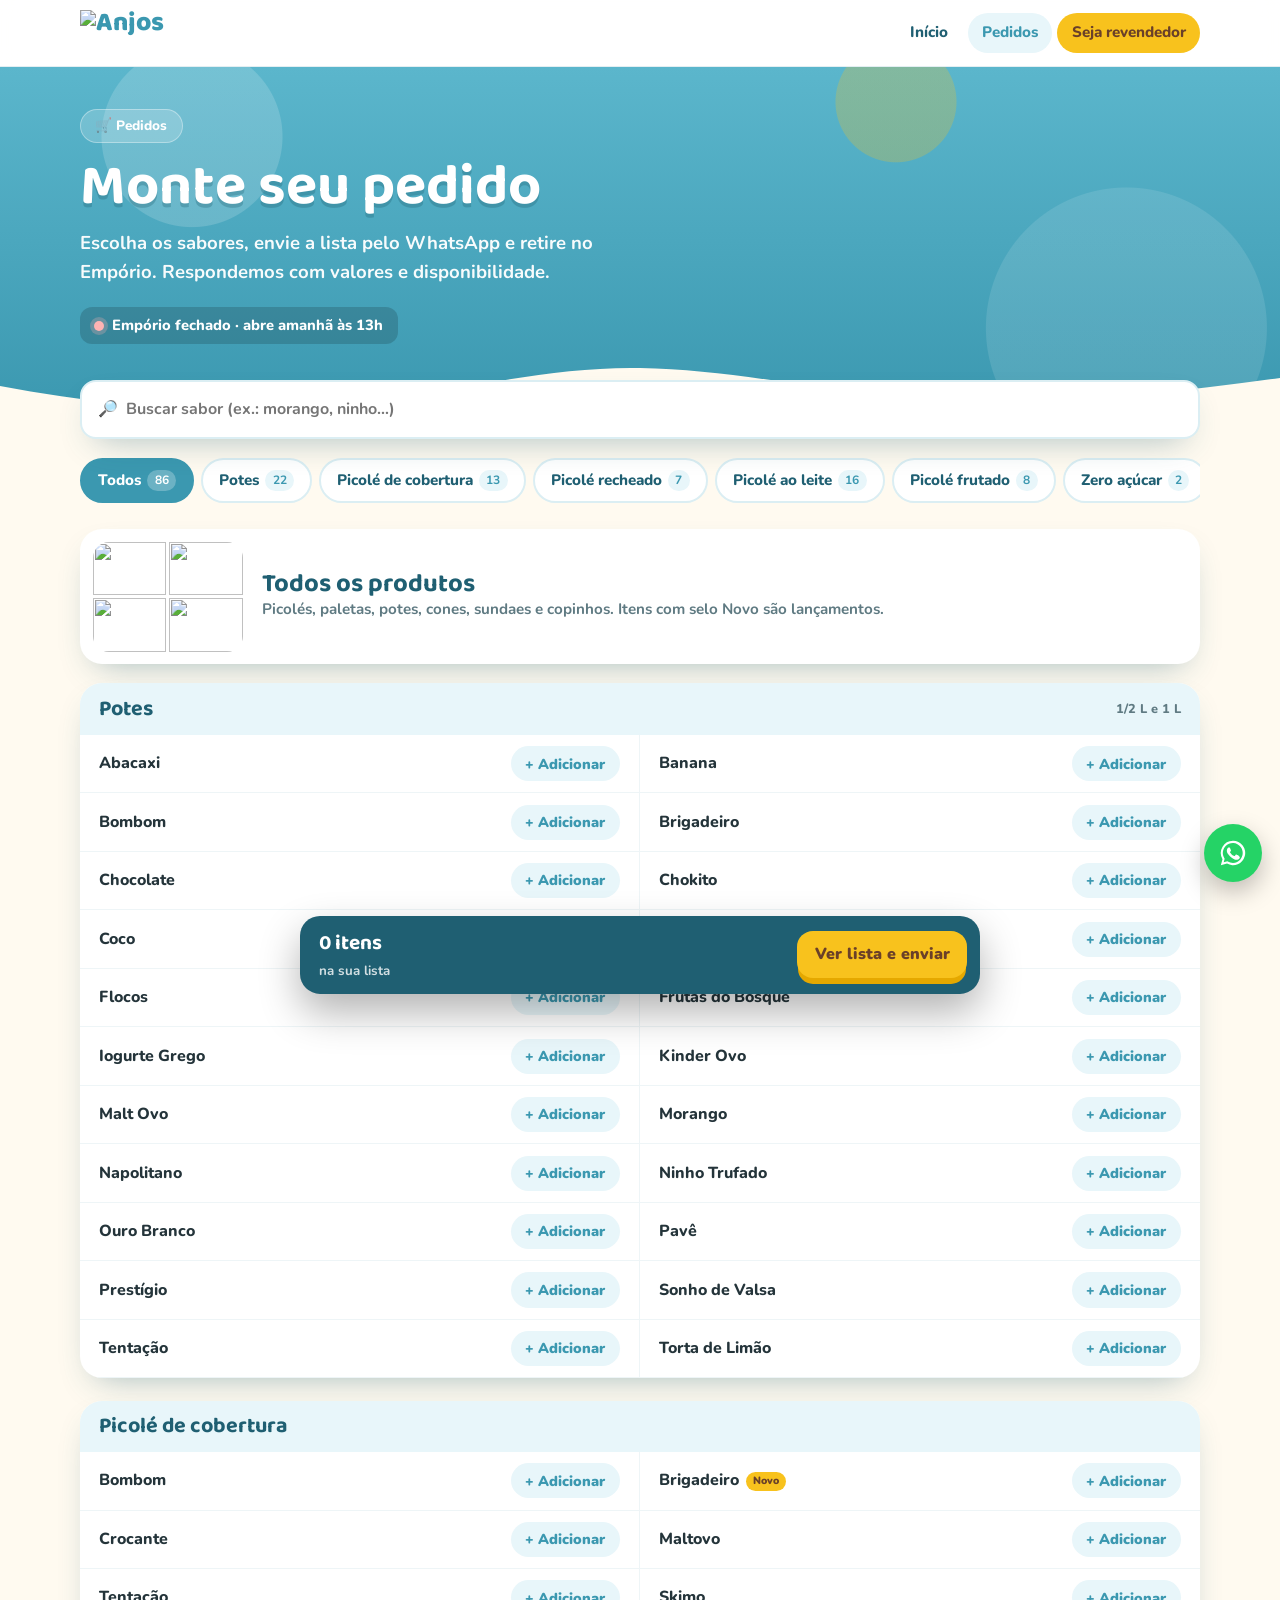
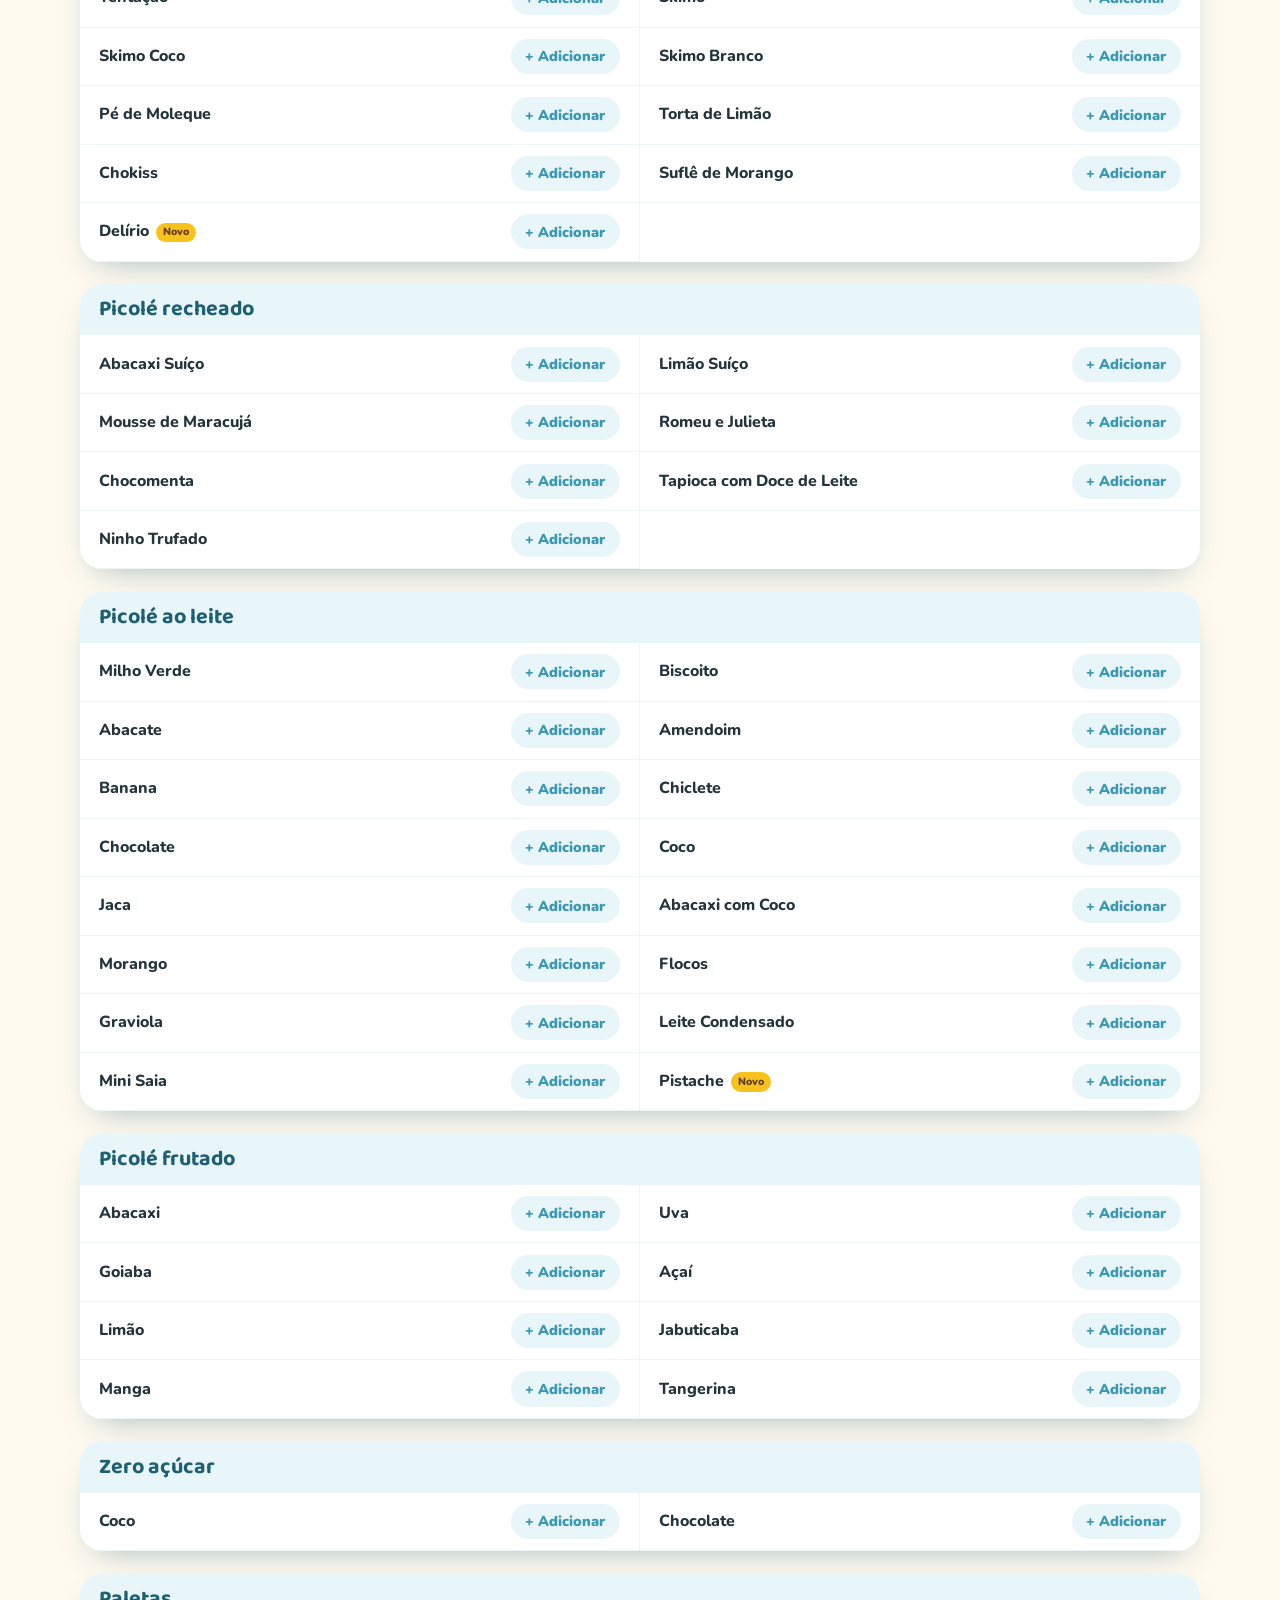
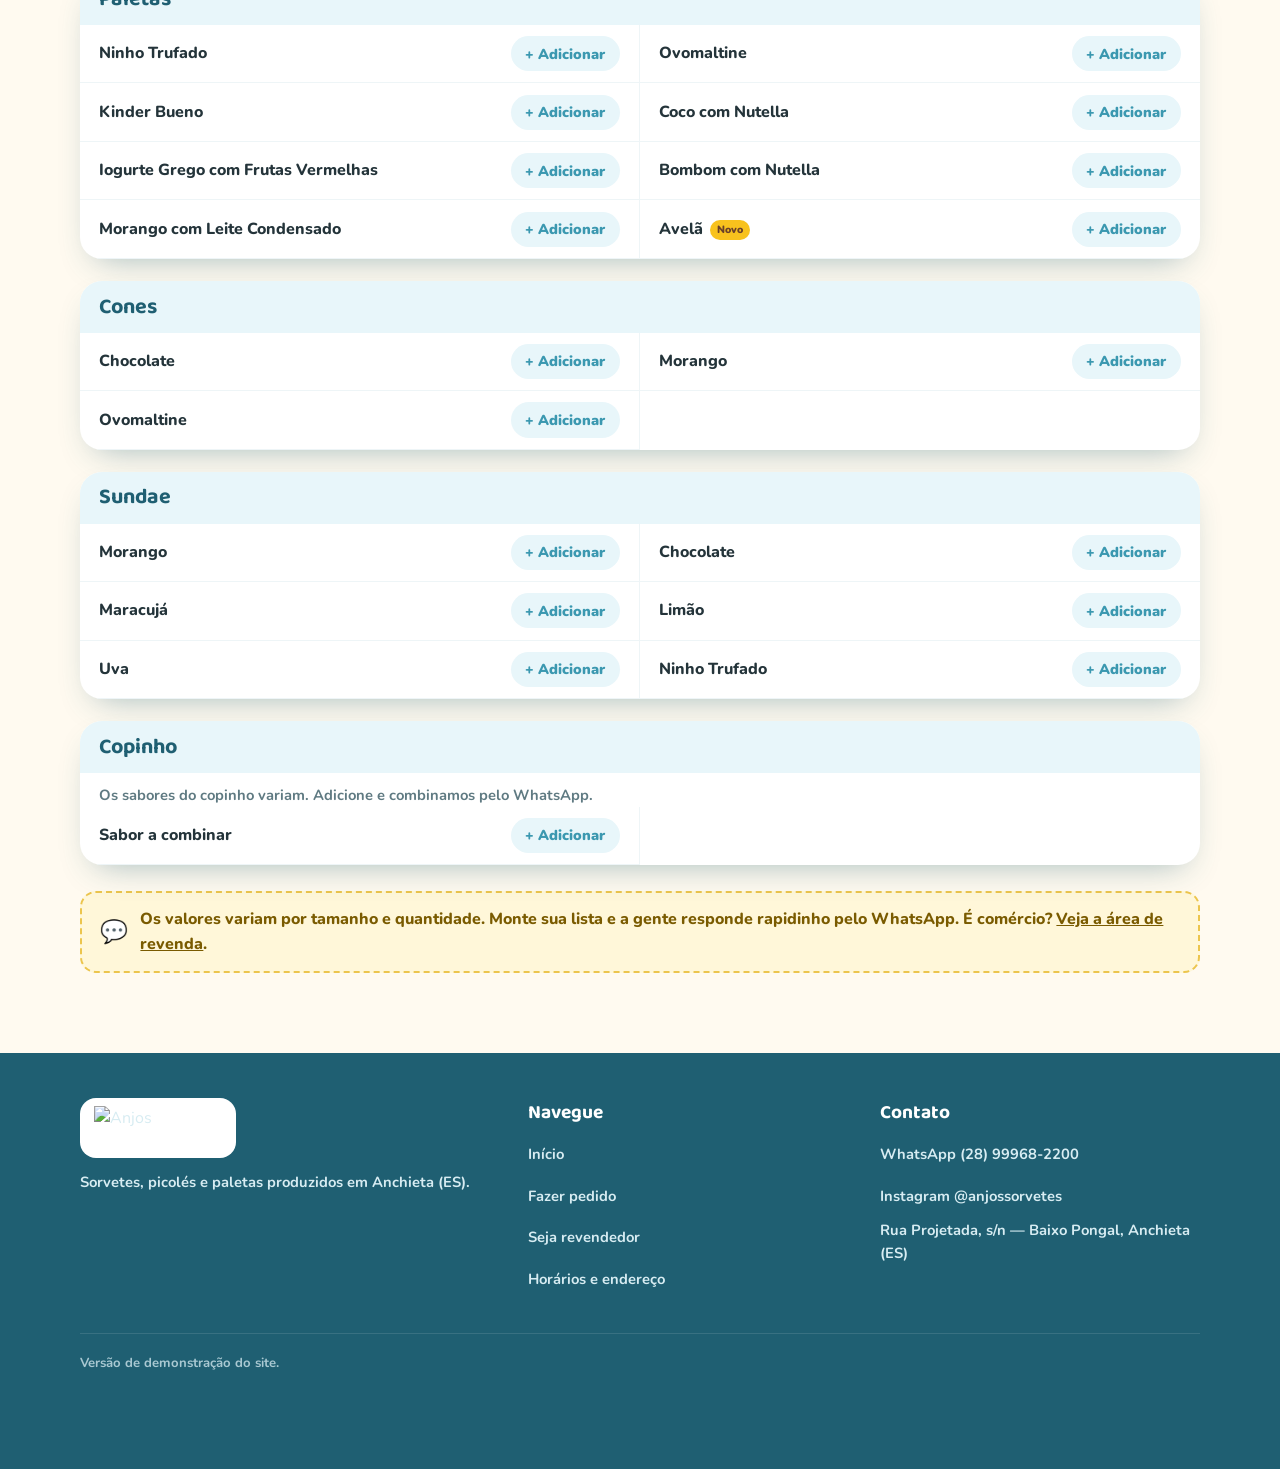
==== pedidos.html @ e1e11742 "Add files via upload" ====
<!DOCTYPE html>
<html lang="pt-BR">
<head>
<meta charset="UTF-8">
<meta name="viewport" content="width=device-width, initial-scale=1">
<meta name="robots" content="noindex, nofollow">
<title>Pedidos — Anjos</title>
<link rel="preconnect" href="https://fonts.googleapis.com">
<link href="https://fonts.googleapis.com/css2?family=Baloo+2:wght@600;700;800&family=Nunito:wght@500;600;700;800;900&display=swap" rel="stylesheet">
<meta name="description" content="Escolha seus sabores Anjos e envie a lista pelo WhatsApp. Picolés, paletas, potes, cones e sundaes.">
<meta property="og:type" content="website">
<meta property="og:locale" content="pt_BR">
<meta property="og:site_name" content="Anjos">
<meta property="og:title" content="Pedidos — Anjos">
<meta property="og:description" content="Escolha seus sabores Anjos e envie a lista pelo WhatsApp. Picolés, paletas, potes, cones e sundaes.">
<meta property="og:url" content="https://sitesvictor.github.io/anjos-sorvetes-v2/pedidos.html">
<meta property="og:image" content="https://sitesvictor.github.io/anjos-sorvetes-v2/img/og.jpg">
<meta property="og:image:width" content="1200">
<meta property="og:image:height" content="630">
<meta name="twitter:card" content="summary_large_image">
<meta name="theme-color" content="#3b98b0">
<link rel="icon" href="img/icone.png">
<link rel="stylesheet" href="estilo.css">
<style>
  .barra-cat{display:flex;flex-wrap:wrap;gap:.6rem;align-items:center;margin:-2.2rem 0 1.2rem;position:relative;z-index:2}
  .busca{flex:1 1 260px;display:flex;align-items:center;gap:.5rem;background:#fff;border:2px solid #dbeef3;border-radius:16px;padding:.2rem 1rem;box-shadow:var(--sombra)}
  .busca input{border:0;outline:0;font:inherit;font-weight:700;padding:.75rem 0;width:100%;background:transparent}
  .abas{display:flex;gap:.45rem;overflow-x:auto;padding-bottom:.4rem;scrollbar-width:thin;margin-bottom:1.2rem}
  .aba{flex:none;display:flex;align-items:center;gap:.4rem;font-weight:800;padding:.55rem 1rem;border-radius:999px;background:#fff;border:2px solid #dbeef3;color:var(--azulEsc);font-size:.95rem}
  .aba b{font-size:.75rem;background:var(--ceu);border-radius:999px;padding:.05rem .45rem;color:var(--azul2)}
  .aba.on{background:var(--azul2);border-color:var(--azul2);color:#fff}
  .aba.on b{background:rgba(255,255,255,.25);color:#fff}
  .cat-desc{display:flex;align-items:center;gap:1.2rem;background:#fff;border-radius:var(--raio);padding:.8rem;box-shadow:var(--sombra);margin-bottom:1.2rem}
  .cat-desc .cf{width:150px;height:110px;flex:none;border-radius:16px;object-fit:cover;display:grid}
  .cat-desc .cf.sem-foto{font-size:1rem}
  .cat-desc .cf.mosaicinho{display:grid;grid-template-columns:1fr 1fr;gap:3px;overflow:hidden}
  .cat-desc .cf.mosaicinho img{width:100%;height:100%;object-fit:cover}
  @media (max-width:520px){.cat-desc .cf{width:96px;height:96px}}
  .cat-desc h3{font-size:1.6rem;color:var(--azulEsc)}
  .cat-desc p{color:var(--suave);font-weight:700;font-size:.95rem}
  .grade{display:grid;gap:1.4rem}
  .grupo{background:#fff;border-radius:var(--raio);box-shadow:var(--sombra);overflow:hidden}
  .grupo h3{font-size:1.35rem;color:var(--azulEsc);padding:.9rem 1.2rem;background:var(--ceu);display:flex;justify-content:space-between;align-items:center}
  .grupo h3 small{font-family:Nunito;font-size:.8rem;font-weight:800;color:var(--suave)}
  .grupo .nota{padding:.7rem 1.2rem 0;font-weight:700;color:var(--suave);font-size:.92rem}
  .itens-l{list-style:none;display:grid;grid-template-columns:1fr 1fr}
  .itens-l li{display:flex;align-items:center;justify-content:space-between;gap:.8rem;padding:.7rem 1.2rem;border-bottom:1px solid #eef5f7;min-height:58px}
  .itens-l li:nth-child(odd){border-right:1px solid #eef5f7}
  .itens-l li.sel{background:#fffbea}
  .itens-l .nm{font-weight:800;font-size:1rem}
  .itens-l .novo{display:inline-block;margin-left:.4rem;background:var(--amarelo);color:var(--marrom2);font-weight:900;font-size:.66rem;padding:.1rem .45rem;border-radius:999px;vertical-align:middle}
  .qtd{display:flex;align-items:center;gap:.45rem;flex:none}
  .qtd button{width:32px;height:32px;border-radius:50%;font-weight:900;font-size:1.15rem;display:grid;place-items:center}
  .qtd .m{background:var(--ceu);color:var(--azul2)}
  .qtd .p{background:var(--azul2);color:#fff}
  .qtd span{min-width:1.2rem;text-align:center;font-weight:900}
  .add{flex:none;padding:.4rem .9rem;border-radius:999px;background:var(--ceu);color:var(--azul2);font-weight:900;font-size:.9rem}
  .add:hover{background:var(--azul2);color:#fff}
  @media (max-width:700px){.itens-l{grid-template-columns:1fr}.itens-l li:nth-child(odd){border-right:0}}
  .vazio{grid-column:1/-1;text-align:center;padding:2rem;color:var(--suave);font-weight:800}
  .aviso-precos{margin-top:1.6rem;display:flex;gap:.8rem;align-items:center;background:#fff7d9;border:2px dashed #ecc54d;border-radius:16px;padding:.9rem 1.1rem;font-weight:800;color:#7a5b00}

  .lista{position:fixed;left:50%;bottom:16px;transform:translate(-50%,140%);z-index:40;width:min(680px,calc(100% - 24px));background:var(--azulEsc);color:#fff;border-radius:20px;box-shadow:0 18px 40px rgba(0,0,0,.3);display:flex;align-items:center;gap:1rem;padding:.8rem .8rem .8rem 1.2rem;transition:transform .3s}
  .lista.on{transform:translate(-50%,0)}
  .lista b{font-family:"Baloo 2";font-size:1.3rem}
  .lista small{display:block;opacity:.8;font-weight:700}
  .lista .btn{margin-left:auto;padding:.7rem 1.1rem}

  dialog{border:0;border-radius:24px;padding:0;width:min(560px,calc(100% - 20px));max-height:calc(100dvh - 30px);box-shadow:0 30px 70px rgba(0,0,0,.35);margin:auto}
  dialog::backdrop{background:rgba(14,46,56,.6)}
  .dlg{padding:1.5rem;overflow:auto;max-height:calc(100dvh - 30px)}
  .dlg h3{font-size:1.9rem;color:var(--azulEsc);display:flex;justify-content:space-between;align-items:center}
  .dlg h3 button{font-size:1.6rem;color:var(--suave)}
  .itens{list-style:none;margin:1rem 0;display:grid;gap:.5rem}
  .itens li{display:flex;justify-content:space-between;align-items:center;gap:.5rem;background:var(--ceu);border-radius:12px;padding:.6rem .8rem;font-weight:800}
  .itens li small{display:block;color:var(--suave);font-weight:700;font-size:.78rem}
  .itens li button{color:#c0392b;font-weight:900}
  .modo{display:grid;grid-template-columns:1fr 1fr;gap:.5rem;margin:1rem 0}
  .modo label{border:2px solid #dbeef3;border-radius:14px;padding:.7rem;text-align:center;font-weight:900;cursor:pointer;color:var(--azulEsc)}
  .modo input{display:none}
  .modo label:has(input:checked){border-color:var(--azul2);background:var(--ceu);color:var(--azul2)}
  .dlg .btn{width:100%;margin-top:.4rem}
</style>
</head>
<body>

<section class="hero curto">
  <div class="wrap">
    <div>
      <span class="selo">🛒 Pedidos</span>
      <h1>Monte seu pedido</h1>
      <p class="lead">Escolha os sabores, envie a lista pelo WhatsApp e retire no Empório. Respondemos com valores e disponibilidade.</p>
      <div class="status" id="status"><i></i><span>…</span></div>
    </div>
  </div>
  <svg class="onda" viewBox="0 0 1440 60" preserveAspectRatio="none"><path fill="currentColor" d="M0 30c120 20 240 30 360 22S600 10 720 12s240 30 360 34 240-10 360-24v38H0z"/></svg>
</section>

<section style="padding-bottom:3rem">
  <div class="wrap">
    <div class="barra-cat">
      <label class="busca"><span>🔎</span><input id="busca" type="search" placeholder="Buscar sabor (ex.: morango, ninho…)"></label>
    </div>
    <div class="abas" id="abas"></div>
    <div class="cat-desc" id="catDesc"></div>
    <div class="grade" id="grade"></div>
    <div class="aviso-precos"><span style="font-size:1.4rem">💬</span><div>Os valores variam por tamanho e quantidade. Monte sua lista e a gente responde rapidinho pelo WhatsApp. É comércio? <a href="revenda.html">Veja a área de revenda</a>.</div></div>
  </div>
</section>

<div class="lista" id="lista">
  <div><b id="lQtd">0 itens</b><small>na sua lista</small></div>
  <button class="btn am" id="abrirLista">Ver lista e enviar</button>
</div>

<dialog id="dlg">
  <div class="dlg">
    <h3>Sua lista <button id="fechar" aria-label="Fechar">✕</button></h3>
    <ul class="itens" id="itens"></ul>
    <div class="modo">
      <label><input type="radio" name="modo" value="consumo" checked>🍦 Para mim</label>
      <label><input type="radio" name="modo" value="revenda">🏪 Para revender</label>
    </div>
    <label class="campo"><span>Seu nome</span><input id="nome" autocomplete="name"></label>
    <label class="campo" id="campoLoja" hidden><span>Nome do comércio e cidade</span><input id="loja"></label>
    <label class="campo"><span>Observações (opcional)</span><textarea id="obs" rows="2" placeholder="Ex.: retiro no empório amanhã à tarde"></textarea></label>
    <button class="btn zap" id="enviar">Consultar valores no WhatsApp</button>
    <p class="obs">A mensagem abre pronta no WhatsApp da Anjos.</p>
  </div>
</dialog>

<script src="comum.js"></script>
<script>
  montarLayout("pedidos");
  desenharStatus("#status"); setInterval(() => desenharStatus("#status"), 60000);

  const qtd = (() => { try { return JSON.parse(sessionStorage.getItem("anjos_lista") || "{}"); } catch(e) { return {}; } })();
  const salvar = () => { try { sessionStorage.setItem("anjos_lista", JSON.stringify(qtd)); } catch(e) {} };
  const param = new URLSearchParams(location.search).get("cat");
  let catAtual = CATS.some(c => c.id === param) ? param : "todos";

  function desenharAbas() {
    const abas = [{ id:"todos", nome:"Todos", n: ITENS.length }, ...CATS.map(c => ({ id:c.id, nome:c.nome, n:c.s.length }))];
    $("#abas").innerHTML = abas.map(a => `<button class="aba ${a.id===catAtual?"on":""}" data-c="${a.id}">${a.nome}<b>${a.n}</b></button>`).join("");
    const on = $("#abas .on"); if (on) on.scrollIntoView({ block:"nearest", inline:"center" });
  }
  $("#abas").addEventListener("click", e => { const b = e.target.closest(".aba"); if (!b) return; catAtual = b.dataset.c;
    history.replaceState(null, "", catAtual === "todos" ? "pedidos.html" : "pedidos.html?cat=" + catAtual); desenharAbas(); desenharGrade(); });

  function desenharGrade() {
    const q = norm($("#busca").value.trim());
    const c = CATS.find(x => x.id === catAtual);
    $("#catDesc").innerHTML = c ? `${fotoCat(c, "cf")}<div><h3>${c.nome}</h3><p>${c.desc}${c.tam ? " Tamanhos: " + c.tam + "." : ""}</p></div>`
      : `<div class="cf mosaicinho"><img src="img/sm/cobertura.webp" alt=""><img src="img/sm/frutados.webp" alt=""><img src="img/sm/potes.webp" alt=""><img src="img/sm/cones.webp" alt=""></div><div><h3>Todos os produtos</h3><p>Picolés, paletas, potes, cones, sundaes e copinhos. Itens com selo <b>Novo</b> são lançamentos.</p></div>`;
    const l = ITENS.filter(i => (catAtual === "todos" || i.cat.id === catAtual) && (!q || norm(i.sabor + " " + i.cat.nome).includes(q)));
    if (!l.length) { $("#grade").innerHTML = `<div class="vazio">Nenhum sabor encontrado 🍦</div>`; return; }
    const grupos = CATS.map(c => ({ c, it: l.filter(i => i.cat.id === c.id) })).filter(g => g.it.length);
    const NOTA = { copinho: "Os sabores do copinho variam. Adicione e combinamos pelo WhatsApp." };
    $("#grade").innerHTML = grupos.map(g => `<div class="grupo"><h3>${g.c.nome}${g.c.tam ? `<small>${g.c.tam}</small>` : ""}</h3>${NOTA[g.c.id] ? `<p class="nota">${NOTA[g.c.id]}</p>` : ""}<ul class="itens-l">${
      g.it.map(i => { const n = qtd[i.id] || 0;
        return `<li class="${n?"sel":""}"><span class="nm">${i.sabor}${i.novo?'<span class="novo">Novo</span>':""}</span>${
          n ? `<span class="qtd"><button class="m" data-id="${i.id}" data-d="-1" aria-label="Remover">−</button><span>${n}</span><button class="p" data-id="${i.id}" data-d="1" aria-label="Adicionar">+</button></span>`
            : `<button class="add" data-id="${i.id}" data-d="1">+ Adicionar</button>`}</li>`; }).join("")}</ul></div>`).join("");
  }
  $("#busca").addEventListener("input", () => { if ($("#busca").value && catAtual !== "todos") { catAtual = "todos"; desenharAbas(); } desenharGrade(); });
  $("#grade").addEventListener("click", e => { const b = e.target.closest("[data-id]"); if (!b) return; mudar(b.dataset.id, +b.dataset.d); });

  function mudar(id, d) {
    qtd[id] = Math.max(0, (qtd[id] || 0) + d); if (!qtd[id]) delete qtd[id];
    if (d > 0) toast("Adicionado à lista ✓");
    salvar(); desenharGrade(); atualizarLista();
  }
  function atualizarLista() {
    const tot = Object.values(qtd).reduce((a,b) => a + b, 0);
    $("#lQtd").textContent = tot + (tot === 1 ? " item" : " itens");
    $("#lista").classList.toggle("on", tot > 0); document.body.classList.toggle("com-lista", tot > 0);
    $("#itens").innerHTML = Object.entries(qtd).map(([id,n]) => { const i = ITENS.find(x => x.id === id); if (!i) return "";
      return `<li><div>${n}x ${i.sabor}<small>${i.cat.nome}</small></div><button data-rm="${id}">Remover</button></li>`; }).join("");
    if (!tot && $("#dlg").open) $("#dlg").close();
  }
  $("#itens").addEventListener("click", e => { const b = e.target.closest("[data-rm]"); if (b) { delete qtd[b.dataset.rm]; salvar(); desenharGrade(); atualizarLista(); } });
  $("#abrirLista").onclick = () => $("#dlg").showModal();
  $("#fechar").onclick = () => $("#dlg").close();
  document.querySelectorAll('input[name=modo]').forEach(r => r.addEventListener("change", () => {
    $("#campoLoja").hidden = document.querySelector('input[name=modo]:checked').value !== "revenda"; }));
  try { $("#nome").value = localStorage.getItem("anjos_nome") || ""; } catch(e) {}

  $("#enviar").onclick = () => {
    const nome = $("#nome").value.trim();
    if (!nome) { $("#nome").focus(); toast("Digite seu nome"); return; }
    try { localStorage.setItem("anjos_nome", nome); } catch(e) {}
    const revenda = document.querySelector('input[name=modo]:checked').value === "revenda";
    const grupos = {};
    Object.entries(qtd).forEach(([id,n]) => { const i = ITENS.find(x => x.id === id); if (i) (grupos[i.cat.nome] ||= []).push(`${n}x ${i.sabor}`); });
    let t = `Olá, Anjos! 🍦 ${revenda ? "Tenho interesse em *revender* e gostaria" : "Gostaria"} de consultar valores destes itens:\n`;
    for (const g in grupos) t += `\n*${g}*\n` + grupos[g].map(x => "• " + x).join("\n") + "\n";
    t += `\n*Nome:* ${nome}`;
    if (revenda && $("#loja").value.trim()) t += `\n*Comércio:* ${$("#loja").value.trim()}`;
    if ($("#obs").value.trim()) t += `\n*Obs.:* ${$("#obs").value.trim()}`;
    window.open(zap(t), "_blank");
  };

  desenharAbas(); desenharGrade(); atualizarLista();
</script>
</body>
</html>
---- estilo.css ----
:root{
  --azul:#5bb6cc; --azul2:#3b98b0; --azulEsc:#1f5f72; --ceu:#e8f6fa; --amarelo:#f8c21d; --amarelo2:#e5a800;
  --marrom:#8a5a3f; --marrom2:#6a4029; --creme:#fffaf0; --texto:#24343a; --suave:#5f7a82;
  --sombra:0 14px 34px -16px rgba(31,95,114,.45); --raio:22px;
}
*{box-sizing:border-box;margin:0;padding:0}
[hidden]{display:none!important}
html{scroll-behavior:smooth;scroll-padding-top:74px}
body{font-family:Nunito,system-ui,sans-serif;color:var(--texto);background:var(--creme);line-height:1.55;-webkit-font-smoothing:antialiased}
h1,h2,h3,.logo{font-family:"Baloo 2",Nunito,sans-serif;line-height:1.05}
a{color:inherit}
img,svg{max-width:100%}
.wrap{max-width:1160px;margin:0 auto;padding:0 1.25rem}
button{font:inherit;cursor:pointer;border:0;background:none;color:inherit}

/* ---------- topo ---------- */
.topo{position:sticky;top:0;z-index:30;background:rgba(255,255,255,.94);backdrop-filter:blur(10px);border-bottom:1px solid #e3eef2}
.topo .wrap{display:flex;align-items:center;gap:1rem;height:66px}
.logo{display:flex;align-items:center;gap:.5rem;font-size:1.65rem;font-weight:800;color:var(--azul2);text-decoration:none}
.logo small{display:block;font-family:Nunito;font-size:.62rem;font-weight:900;letter-spacing:.22em;color:var(--marrom);margin-top:-.25rem}
.logo svg{width:40px;height:40px;flex:none}
.logo img{height:46px;width:auto;display:block}
.logo-rod{display:inline-block;background:#fff;border-radius:16px;padding:.5rem .9rem}
.logo-rod img{height:44px;width:auto;display:block}
.sem-foto.zero{background:linear-gradient(160deg,#5bb6cc,#1f5f72);color:#fff;gap:0;display:flex!important;flex-direction:column;align-items:center;justify-content:center}
.sem-foto.zero b{font-family:"Baloo 2";font-size:3.4rem;line-height:1;color:var(--amarelo)}
.sem-foto.zero span{font-family:Nunito;font-weight:900;font-size:1rem;letter-spacing:.12em;text-transform:uppercase}
.sem-foto{display:grid;place-items:center;align-content:center;gap:.4rem;background:linear-gradient(160deg,#e8f6fa,#cbeaf2);color:var(--azulEsc);font-family:"Baloo 2";font-weight:800;font-size:1.3rem;text-align:center}
.sem-foto img{width:64px!important;height:64px!important;object-fit:contain!important}
.menu{margin-left:auto;display:flex;gap:.3rem;align-items:center}
.menu a{text-decoration:none;font-weight:800;font-size:.95rem;padding:.5rem .9rem;border-radius:999px;color:var(--azulEsc);white-space:nowrap}
.menu a:hover{background:var(--ceu)}
.menu a.on{background:var(--ceu);color:var(--azul2)}
.menu a.rev{background:var(--amarelo);color:var(--marrom2)}
.menu a.rev.on{box-shadow:inset 0 0 0 2px var(--marrom2)}
@media (max-width:640px){
  .logo img{height:38px}
  .menu a{padding:.45rem .65rem;font-size:.86rem}
  .menu a.so-pc{display:none}
}

/* ---------- botões ---------- */
.btn{display:inline-flex;align-items:center;justify-content:center;gap:.5rem;font-weight:900;text-decoration:none;padding:.9rem 1.4rem;border-radius:16px;font-size:1rem;transition:transform .15s}
.btn:hover{transform:translateY(-2px)}
.btn.am{background:var(--amarelo);color:var(--marrom2);box-shadow:0 7px 0 -1px var(--amarelo2)}
.btn.az{background:var(--azul2);color:#fff;box-shadow:0 7px 0 -1px var(--azulEsc)}
.btn.br{background:#fff;color:var(--azul2);border:2px solid #dbeef3}
.btn.zap{background:#25d366;color:#fff;box-shadow:0 7px 0 -1px #149c47}
.btn.cont{background:rgba(255,255,255,.16);border:2px solid #fff;color:#fff}
.btn.cont:hover{background:#fff;color:var(--azul2)}
.btn.mr{background:var(--marrom);color:#fff;box-shadow:0 7px 0 -1px var(--marrom2)}

/* ---------- hero ---------- */
.hero{background:linear-gradient(180deg,var(--azul) 0%,var(--azul2) 100%);color:#fff;position:relative;overflow:hidden}
.hero.marrom{background:linear-gradient(160deg,#a26c4d 0%,var(--marrom) 45%,var(--marrom2) 100%)}
.hero::before{content:"";position:absolute;inset:0;background:radial-gradient(circle at 15% 20%,rgba(255,255,255,.16) 0 90px,transparent 91px),radial-gradient(circle at 88% 75%,rgba(255,255,255,.11) 0 140px,transparent 141px),radial-gradient(circle at 70% 10%,rgba(248,194,29,.25) 0 60px,transparent 61px)}
.hero .wrap{position:relative;display:grid;grid-template-columns:1.1fr .9fr;gap:2rem;align-items:center;padding-top:3.4rem;padding-bottom:5.4rem}
.hero.curto .wrap{grid-template-columns:1fr;padding-top:2.6rem;padding-bottom:4.4rem}
.selo{display:inline-flex;gap:.45rem;align-items:center;background:rgba(255,255,255,.18);border:1px solid rgba(255,255,255,.35);padding:.35rem .9rem;border-radius:999px;font-weight:800;font-size:.85rem}
.hero h1{font-size:clamp(2.6rem,6.3vw,4.7rem);margin:.9rem 0 .7rem;text-shadow:0 4px 0 rgba(31,95,114,.3)}
.hero.marrom h1{text-shadow:0 4px 0 rgba(0,0,0,.2)}
.hero.curto h1{font-size:clamp(2.3rem,5vw,3.6rem)}
.hero h1 em{font-style:normal;color:var(--amarelo)}
.hero p.lead{font-size:1.16rem;font-weight:700;max-width:36rem;opacity:.96}
.ctas{display:flex;flex-wrap:wrap;gap:.8rem;margin-top:1.6rem}
.hero-arte{position:relative;height:380px}
.hero-arte svg{position:absolute;filter:drop-shadow(0 18px 22px rgba(0,0,0,.22))}
.onda{position:absolute;left:0;right:0;bottom:-1px;height:60px;color:var(--creme);width:100%}
.status{display:inline-flex;align-items:center;gap:.5rem;margin-top:1.3rem;font-weight:800;background:rgba(0,0,0,.16);padding:.45rem .9rem;border-radius:12px;font-size:.92rem}
.status i{width:10px;height:10px;border-radius:50%;background:#8ef0a9;box-shadow:0 0 0 4px rgba(142,240,169,.25)}
.status.fech i{background:#ffb3b3;box-shadow:0 0 0 4px rgba(255,179,179,.25)}
@media (max-width:860px){
  .hero .wrap{grid-template-columns:1fr;padding-bottom:4.5rem}
  .hero-arte{height:380px;order:-1;transform:scale(.6);transform-origin:top center;margin-bottom:-150px;width:100%;max-width:520px;justify-self:center}
}

/* ---------- seções ---------- */
section.bl{padding:4.2rem 0}
section.bl.claro{background:#fff}
.tag{display:inline-block;font-weight:900;font-size:.8rem;letter-spacing:.14em;text-transform:uppercase;color:var(--azul2);background:var(--ceu);padding:.35rem .8rem;border-radius:999px}
h2.tt{font-size:clamp(2rem,4.5vw,3rem);color:var(--azulEsc);margin:.7rem 0 .4rem}
p.sub{color:var(--suave);font-weight:700;font-size:1.08rem;max-width:44rem}
.topo-sec{display:flex;flex-wrap:wrap;justify-content:space-between;align-items:flex-end;gap:1rem}

.numeros{display:grid;grid-template-columns:repeat(4,1fr);gap:1rem;margin-top:-3.2rem;position:relative;z-index:2}
.numeros div{background:#fff;border-radius:var(--raio);padding:1.2rem;text-align:center;box-shadow:var(--sombra)}
.numeros b{display:block;font-family:"Baloo 2";font-size:2.2rem;color:var(--azul2);line-height:1}
.numeros span{font-weight:800;color:var(--suave);font-size:.9rem}
@media (max-width:820px){.numeros{grid-template-columns:repeat(2,1fr)}}

.card{background:#fff;border-radius:var(--raio);padding:1.6rem;box-shadow:var(--sombra)}
.card h3{font-size:1.7rem;color:var(--azulEsc);display:flex;align-items:center;gap:.6rem;margin-bottom:.8rem}

/* horários / mapa */
.hor{list-style:none;display:grid;gap:.45rem}
.hor li{display:flex;justify-content:space-between;gap:1rem;padding:.55rem .8rem;border-radius:10px;background:var(--ceu);font-weight:800}
.hor li.hoje{background:var(--amarelo);color:var(--marrom2)}
.hor li span:last-child{white-space:nowrap}
.sub-h{font-weight:900;color:var(--marrom);margin:1.1rem 0 .5rem;font-size:.85rem;letter-spacing:.1em;text-transform:uppercase}
.mapa{border-radius:18px;overflow:hidden;height:280px;background:var(--ceu)}
.mapa iframe{width:100%;height:100%;border:0}
.info{display:grid;grid-template-columns:1fr 1fr;gap:1.4rem;margin-top:2rem}
@media (max-width:860px){.info{grid-template-columns:1fr}}

/* formulários */
.campo{display:grid;gap:.3rem;margin-bottom:.8rem}
.campo span{font-weight:900;font-size:.9rem;color:var(--azulEsc)}
.campo input,.campo textarea,.campo select{font:inherit;font-weight:700;border:2px solid #dbeef3;border-radius:12px;padding:.7rem .8rem;outline:0;background:#fff;width:100%}
.campo input:focus,.campo textarea:focus,.campo select:focus{border-color:var(--azul)}
.duas{display:grid;grid-template-columns:1fr 1fr;gap:.7rem}
.obs{font-size:.85rem;color:var(--suave);font-weight:700;text-align:center;margin-top:.7rem}

/* rodapé */
footer{background:var(--azulEsc);color:#d7ecf2;padding:2.8rem 0 6rem;margin-top:2rem}
footer .cols{display:grid;grid-template-columns:1.3fr 1fr 1fr;gap:2rem}
footer .logo{color:#fff}
footer .logo small{color:var(--amarelo)}
footer h4{font-family:"Baloo 2";font-size:1.2rem;color:#fff;margin-bottom:.5rem}
footer p,footer li{font-weight:700;font-size:.92rem}
footer ul{list-style:none;display:grid;gap:.1rem}
footer ul a{display:inline-block;padding:.45rem 0;min-height:40px}
footer a{text-decoration:none}
footer a:hover{text-decoration:underline}
footer .demo{margin-top:2rem;padding-top:1.2rem;border-top:1px solid rgba(255,255,255,.15);font-size:.82rem;opacity:.75}
@media (max-width:760px){footer .cols{grid-template-columns:1fr}}

.zapfix{position:fixed;right:18px;bottom:18px;z-index:35;width:58px;height:58px;border-radius:50%;background:#25d366;display:grid;place-items:center;box-shadow:0 10px 24px rgba(0,0,0,.25);transition:bottom .3s}
.zapfix svg{width:30px;height:30px;fill:#fff}
body.com-lista .zapfix{bottom:96px}
.toast{position:fixed;left:50%;top:80px;transform:translate(-50%,-20px);opacity:0;background:var(--azulEsc);color:#fff;font-weight:800;padding:.7rem 1.2rem;border-radius:12px;z-index:60;transition:.25s;pointer-events:none}
.toast.on{opacity:1;transform:translate(-50%,0)}

/* revelar */
.rv{opacity:0;transform:translateY(22px);transition:opacity .6s ease,transform .6s ease}
.rv.vis{opacity:1;transform:none}
@media (prefers-reduced-motion:reduce){.rv{opacity:1;transform:none;transition:none}html{scroll-behavior:auto}}
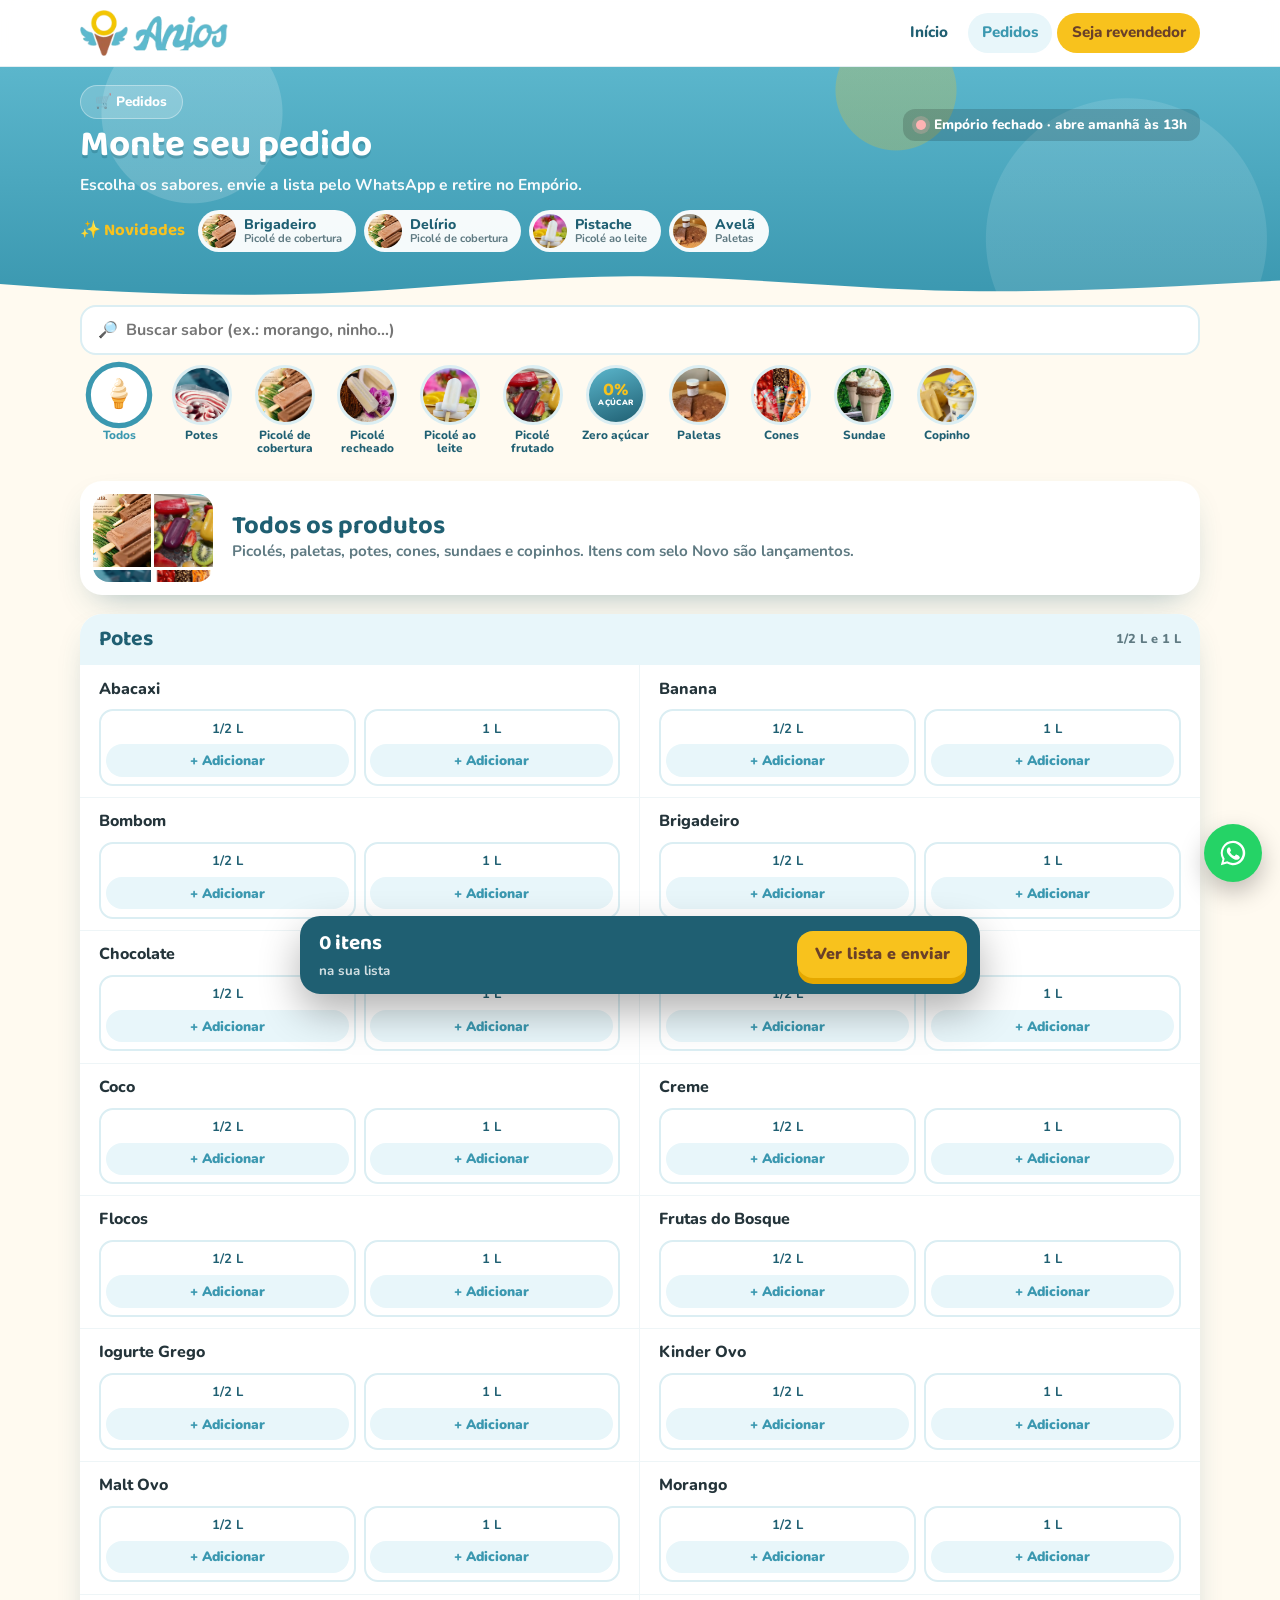
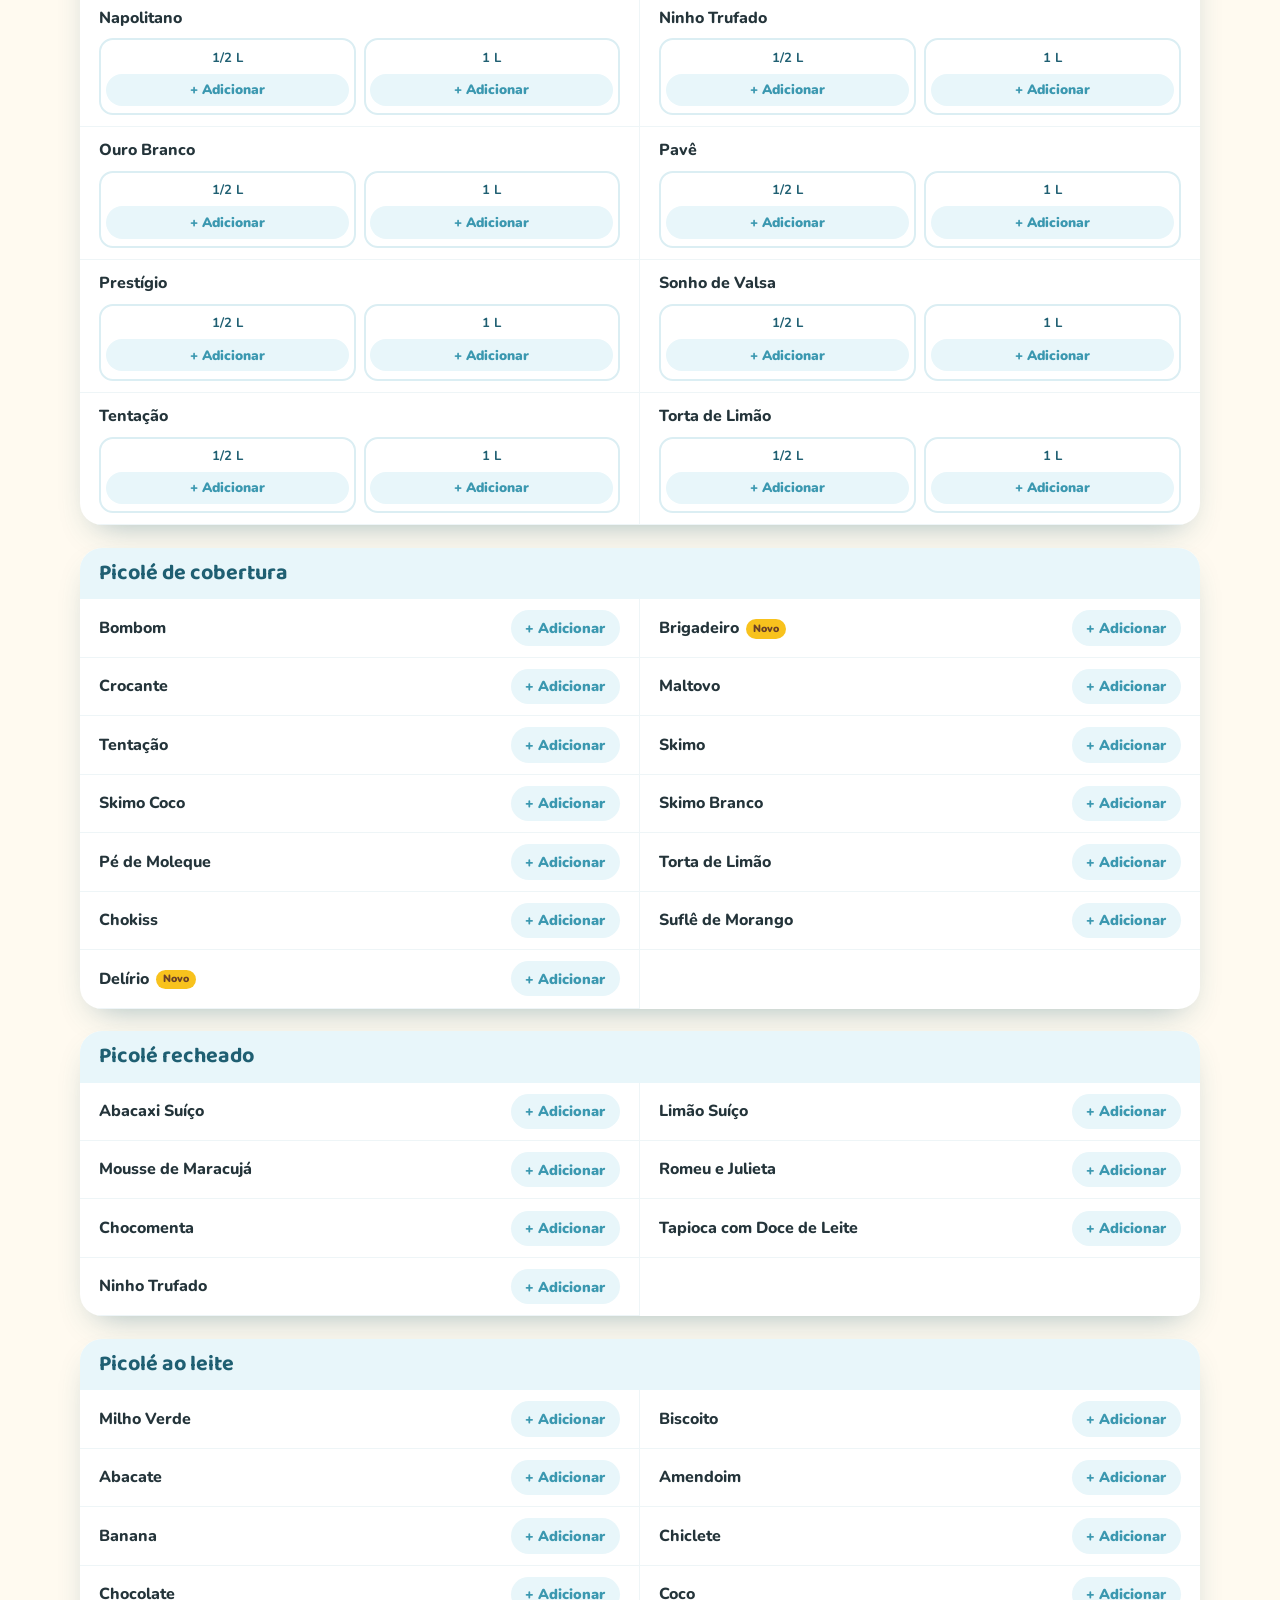
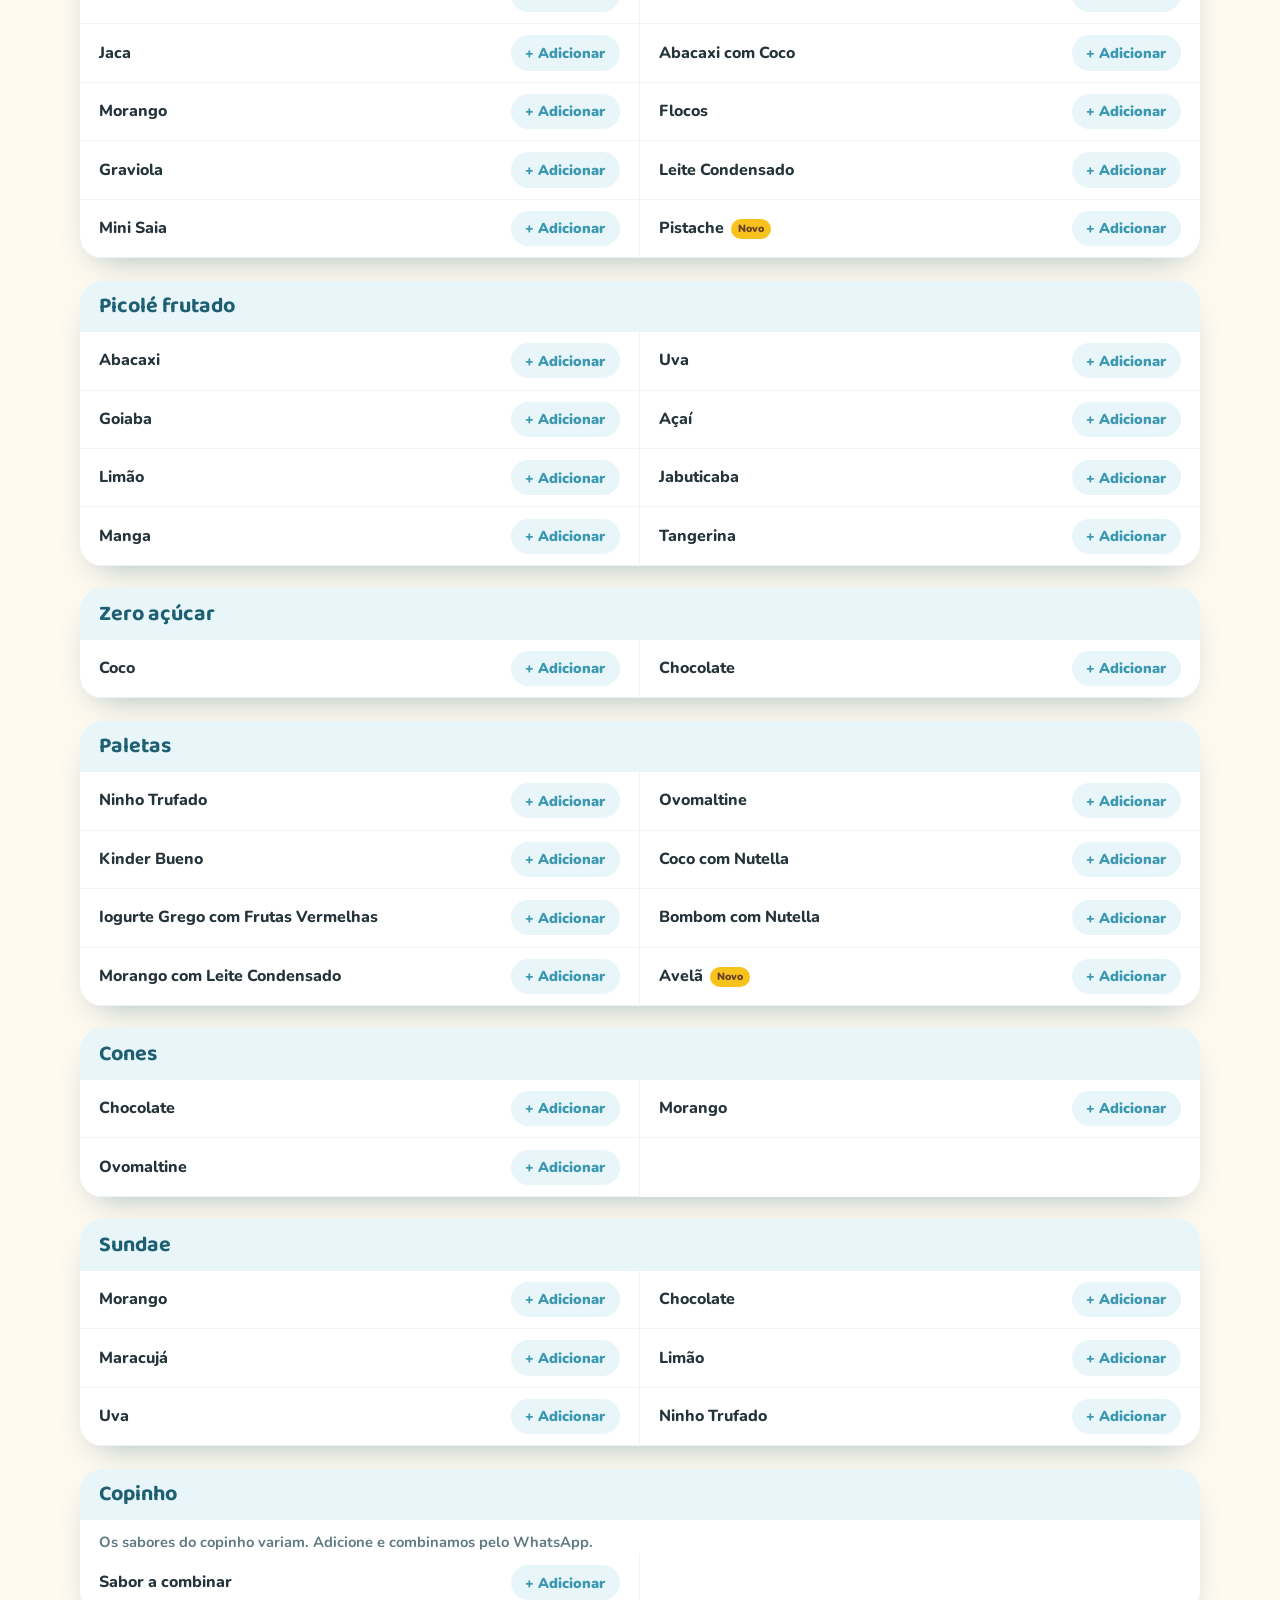
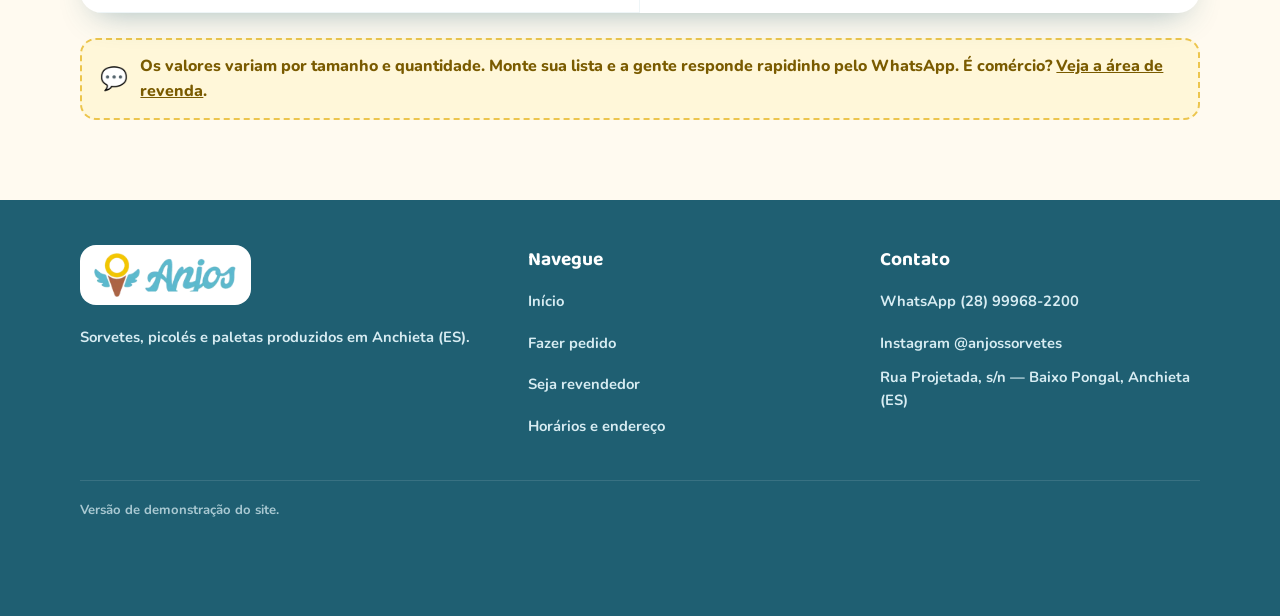
==== commit a7aa9b75: "Pedidos: tamanhos de pote, abas com foto fixas, novidades, lista editável com retirada e prévia, lis" ====
--- a/pedidos.html
+++ b/pedidos.html
@@ -22,16 +22,40 @@
 <link rel="icon" href="img/icone.png">
 <link rel="stylesheet" href="estilo.css">
 <style>
-  .barra-cat{display:flex;flex-wrap:wrap;gap:.6rem;align-items:center;margin:-2.2rem 0 1.2rem;position:relative;z-index:2}
-  .busca{flex:1 1 260px;display:flex;align-items:center;gap:.5rem;background:#fff;border:2px solid #dbeef3;border-radius:16px;padding:.2rem 1rem;box-shadow:var(--sombra)}
-  .busca input{border:0;outline:0;font:inherit;font-weight:700;padding:.75rem 0;width:100%;background:transparent}
-  .abas{display:flex;gap:.45rem;overflow-x:auto;padding-bottom:.4rem;scrollbar-width:thin;margin-bottom:1.2rem}
-  .aba{flex:none;display:flex;align-items:center;gap:.4rem;font-weight:800;padding:.55rem 1rem;border-radius:999px;background:#fff;border:2px solid #dbeef3;color:var(--azulEsc);font-size:.95rem}
-  .aba b{font-size:.75rem;background:var(--ceu);border-radius:999px;padding:.05rem .45rem;color:var(--azul2)}
-  .aba.on{background:var(--azul2);border-color:var(--azul2);color:#fff}
-  .aba.on b{background:rgba(255,255,255,.25);color:#fff}
+  :root{--topo:66px;--fixo:0px}
+  /* topo enxuto */
+  .hero.compacto .wrap{grid-template-columns:minmax(0,1fr);padding-top:1.1rem;padding-bottom:2.6rem;gap:.5rem}
+  .toast{top:auto;bottom:100px;transform:translate(-50%,20px)}
+  .toast.on{transform:translate(-50%,0)}
+  .hero.compacto .linha{display:flex;flex-wrap:wrap;align-items:center;justify-content:space-between;gap:.6rem 1rem}
+  .hero.compacto h1{font-size:clamp(1.7rem,4.2vw,2.3rem);margin:.45rem 0 0;text-shadow:0 3px 0 rgba(31,95,114,.3)}
+  .hero.compacto .status{margin-top:0;font-size:.85rem;padding:.35rem .8rem}
+  .hero.compacto p.lead{font-size:.98rem;max-width:40rem}
+  .hero.compacto .onda{height:26px}
+  .novs{display:flex;align-items:center;gap:.7rem;margin-top:.2rem}
+  .novs>b{flex:none;font-family:"Baloo 2";font-size:1.05rem;color:var(--amarelo)}
+  .novs-l{display:flex;gap:.5rem;overflow-x:auto;scrollbar-width:none;padding:2px}
+  .novs-l::-webkit-scrollbar{display:none}
+  .nov{flex:none;display:flex;align-items:center;gap:.5rem;background:rgba(255,255,255,.95);color:var(--azulEsc);border-radius:999px;padding:.25rem .85rem .25rem .25rem;font-weight:800;font-size:.88rem;text-align:left;line-height:1.15}
+  .nov .fi{width:34px;height:34px;border-radius:50%;object-fit:cover;flex:none}
+  .nov small{display:block;font-weight:700;color:var(--suave);font-size:.7rem}
+  /* busca + abas fixas */
+  .fixo{position:sticky;top:var(--topo);z-index:25;background:var(--creme);margin:0 -1.25rem 1rem;padding:.6rem 1.25rem .15rem;border-bottom:1px solid transparent;transition:box-shadow .2s,border-color .2s}
+  .fixo.preso{box-shadow:0 8px 16px -10px rgba(14,46,56,.35);border-bottom-color:#e3eef2}
+  .busca{display:flex;align-items:center;gap:.5rem;background:#fff;border:2px solid #dbeef3;border-radius:16px;padding:.05rem 1rem}
+  .busca input{border:0;outline:0;font:inherit;font-weight:700;padding:.6rem 0;width:100%;background:transparent}
+  .abas{display:flex;gap:.3rem;overflow-x:auto;padding:.6rem 0 .4rem;scrollbar-width:none}
+  .abas::-webkit-scrollbar{display:none}
+  .aba{flex:none;width:78px;display:flex;flex-direction:column;align-items:center;gap:.3rem;font-weight:800;font-size:.74rem;line-height:1.1;color:var(--azulEsc);text-align:center}
+  .aba .cir{width:60px;height:60px;border-radius:50%;overflow:hidden;border:3px solid #dbeef3;background:#fff;display:grid;place-items:center;font-size:1.7rem;transition:border-color .15s,transform .15s}
+  .aba .cir .fi{width:100%;height:100%;object-fit:cover;display:block}
+  .aba .cir .sem-foto{width:100%;height:100%}
+  .aba .cir .sem-foto.zero b{font-size:1.15rem}
+  .aba .cir .sem-foto.zero span{font-size:.48rem;letter-spacing:.04em}
+  .aba.on .cir{border-color:var(--azul2);box-shadow:0 0 0 2px var(--azul2);transform:scale(1.04)}
+  .aba.on .nome{color:var(--azul2)}
   .cat-desc{display:flex;align-items:center;gap:1.2rem;background:#fff;border-radius:var(--raio);padding:.8rem;box-shadow:var(--sombra);margin-bottom:1.2rem}
-  .cat-desc .cf{width:150px;height:110px;flex:none;border-radius:16px;object-fit:cover;display:grid}
+  .cat-desc .cf{width:120px;height:88px;flex:none;border-radius:16px;object-fit:cover;display:grid}
   .cat-desc .cf.sem-foto{font-size:1rem}
   .cat-desc .cf.mosaicinho{display:grid;grid-template-columns:1fr 1fr;gap:3px;overflow:hidden}
   .cat-desc .cf.mosaicinho img{width:100%;height:100%;object-fit:cover}
@@ -47,6 +71,9 @@
   .itens-l li{display:flex;align-items:center;justify-content:space-between;gap:.8rem;padding:.7rem 1.2rem;border-bottom:1px solid #eef5f7;min-height:58px}
   .itens-l li:nth-child(odd){border-right:1px solid #eef5f7}
   .itens-l li.sel{background:#fffbea}
+  .itens-l li{scroll-margin-top:calc(var(--topo) + var(--fixo) + 12px)}
+  .itens-l li.flash{animation:flash 1.6s}
+  @keyframes flash{0%,60%{background:#ffe9a8}100%{background:transparent}}
   .itens-l .nm{font-weight:800;font-size:1rem}
   .itens-l .novo{display:inline-block;margin-left:.4rem;background:var(--amarelo);color:var(--marrom2);font-weight:900;font-size:.66rem;padding:.1rem .45rem;border-radius:999px;vertical-align:middle}
   .qtd{display:flex;align-items:center;gap:.45rem;flex:none}
@@ -56,6 +83,12 @@
   .qtd span{min-width:1.2rem;text-align:center;font-weight:900}
   .add{flex:none;padding:.4rem .9rem;border-radius:999px;background:var(--ceu);color:var(--azul2);font-weight:900;font-size:.9rem}
   .add:hover{background:var(--azul2);color:#fff}
+  .itens-l li.pote{flex-direction:column;align-items:stretch;gap:.5rem}
+  .tams{display:grid;grid-template-columns:1fr 1fr;gap:.5rem}
+  .tam{display:flex;flex-direction:column;align-items:center;gap:.35rem;border:2px solid #dbeef3;border-radius:14px;padding:.45rem .3rem;background:#fff}
+  .tam.sel{border-color:var(--amarelo);background:#fff}
+  .tam>b{font-size:.82rem;color:var(--azulEsc)}
+  .tam .add{width:100%;padding:.35rem .4rem;font-size:.85rem}
   @media (max-width:700px){.itens-l{grid-template-columns:1fr}.itens-l li:nth-child(odd){border-right:0}}
   .vazio{grid-column:1/-1;text-align:center;padding:2rem;color:var(--suave);font-weight:800}
   .aviso-precos{margin-top:1.6rem;display:flex;gap:.8rem;align-items:center;background:#fff7d9;border:2px dashed #ecc54d;border-radius:16px;padding:.9rem 1.1rem;font-weight:800;color:#7a5b00}
@@ -80,28 +113,44 @@
   .modo input{display:none}
   .modo label:has(input:checked){border-color:var(--azul2);background:var(--ceu);color:var(--azul2)}
   .dlg .btn{width:100%;margin-top:.4rem}
+  .itens li .qtd button{color:inherit}
+  .itens li .qtd .m{background:#fff;color:var(--azul2)}
+  .itens li .qtd .p{color:#fff}
+  .itens .nmi{min-width:0}
+  .lh{display:flex;justify-content:space-between;align-items:center;gap:.5rem;margin-top:.8rem}
+  .lh h4{font-family:"Baloo 2";font-size:1.15rem;color:var(--azulEsc)}
+  .limpar{font-weight:900;font-size:.85rem;color:#c0392b;padding:.3rem .6rem;border-radius:10px}
+  .limpar:hover{background:#fdecea}
+  .ret{background:var(--ceu);border-radius:14px;padding:.8rem;margin:1rem 0 .8rem}
+  .ret h4{font-family:"Baloo 2";font-size:1.1rem;color:var(--azulEsc)}
+  .ret p{font-size:.82rem;font-weight:700;color:var(--suave);margin-bottom:.6rem}
+  .ret .dois{display:grid;grid-template-columns:1.7fr 1fr;gap:.5rem}
+  .ret .campo{margin-bottom:0}
+  .prev{margin:.4rem 0 .6rem}
+  .prev h4{font-family:"Baloo 2";font-size:1.1rem;color:var(--azulEsc)}
+  .prev pre{white-space:pre-wrap;word-break:break-word;font:inherit;font-size:.88rem;font-weight:700;background:#e7fbe9;border:1px solid #bfe8c4;border-radius:14px 14px 14px 4px;padding:.8rem .9rem;margin-top:.3rem;max-height:220px;overflow:auto}
 </style>
 </head>
 <body>
 
-<section class="hero curto">
+<section class="hero curto compacto">
   <div class="wrap">
-    <div>
-      <span class="selo">🛒 Pedidos</span>
-      <h1>Monte seu pedido</h1>
-      <p class="lead">Escolha os sabores, envie a lista pelo WhatsApp e retire no Empório. Respondemos com valores e disponibilidade.</p>
+    <div class="linha">
+      <div><span class="selo">🛒 Pedidos</span><h1>Monte seu pedido</h1></div>
       <div class="status" id="status"><i></i><span>…</span></div>
     </div>
+    <p class="lead">Escolha os sabores, envie a lista pelo WhatsApp e retire no Empório.</p>
+    <div class="novs" id="novsBox" hidden><b>✨ Novidades</b><div class="novs-l" id="novs"></div></div>
   </div>
   <svg class="onda" viewBox="0 0 1440 60" preserveAspectRatio="none"><path fill="currentColor" d="M0 30c120 20 240 30 360 22S600 10 720 12s240 30 360 34 240-10 360-24v38H0z"/></svg>
 </section>
 
 <section style="padding-bottom:3rem">
   <div class="wrap">
-    <div class="barra-cat">
+    <div class="fixo" id="fixo">
       <label class="busca"><span>🔎</span><input id="busca" type="search" placeholder="Buscar sabor (ex.: morango, ninho…)"></label>
+      <div class="abas" id="abas"></div>
     </div>
-    <div class="abas" id="abas"></div>
     <div class="cat-desc" id="catDesc"></div>
     <div class="grade" id="grade"></div>
     <div class="aviso-precos"><span style="font-size:1.4rem">💬</span><div>Os valores variam por tamanho e quantidade. Monte sua lista e a gente responde rapidinho pelo WhatsApp. É comércio? <a href="revenda.html">Veja a área de revenda</a>.</div></div>
@@ -116,6 +165,7 @@
 <dialog id="dlg">
   <div class="dlg">
     <h3>Sua lista <button id="fechar" aria-label="Fechar">✕</button></h3>
+    <div class="lh"><h4 id="lhQtd"></h4><button class="limpar" id="limpar">🗑 Limpar lista</button></div>
     <ul class="itens" id="itens"></ul>
     <div class="modo">
       <label><input type="radio" name="modo" value="consumo" checked>🍦 Para mim</label>
@@ -123,9 +173,18 @@
     </div>
     <label class="campo"><span>Seu nome</span><input id="nome" autocomplete="name"></label>
     <label class="campo" id="campoLoja" hidden><span>Nome do comércio e cidade</span><input id="loja"></label>
-    <label class="campo"><span>Observações (opcional)</span><textarea id="obs" rows="2" placeholder="Ex.: retiro no empório amanhã à tarde"></textarea></label>
-    <button class="btn zap" id="enviar">Consultar valores no WhatsApp</button>
-    <p class="obs">A mensagem abre pronta no WhatsApp da Anjos.</p>
+    <div class="ret">
+      <h4>🏬 Retirada no Empório</h4>
+      <p>Por enquanto, só retirada no Empório. Escolha quando pretende vir (opcional).</p>
+      <div class="dois">
+        <label class="campo"><span>Dia</span><select id="dia"></select></label>
+        <label class="campo"><span>Horário</span><select id="hora" disabled></select></label>
+      </div>
+    </div>
+    <label class="campo"><span>Observações (opcional)</span><textarea id="obs" rows="2" placeholder="Ex.: pode confirmar mais tarde"></textarea></label>
+    <div class="prev"><h4>Prévia da mensagem</h4><pre id="previa"></pre></div>
+    <button class="btn zap" id="enviar">Abrir no WhatsApp</button>
+    <p class="obs">Confira a prévia acima. A mensagem abre pronta no WhatsApp da Anjos.</p>
   </div>
 </dialog>
 
@@ -134,18 +193,48 @@
   montarLayout("pedidos");
   desenharStatus("#status"); setInterval(() => desenharStatus("#status"), 60000);
 
-  const qtd = (() => { try { return JSON.parse(sessionStorage.getItem("anjos_lista") || "{}"); } catch(e) { return {}; } })();
-  const salvar = () => { try { sessionStorage.setItem("anjos_lista", JSON.stringify(qtd)); } catch(e) {} };
+  // Tamanhos disponíveis por linha (hoje só os potes). Cada tamanho vira um item separado.
+  const TAMANHOS = { potes: [{ k:"05", nome:"1/2 L" }, { k:"1", nome:"1 L" }] };
+  const CHAVE = "anjos_lista";
+  const porId = {}; ITENS.forEach(i => porId[i.id] = i);
+  // "potes|Morango@1" -> { item, tam }
+  const decod = k => { const [id, t] = k.split("@"); const item = porId[id]; if (!item) return null;
+    const tams = TAMANHOS[item.cat.id]; const tam = tams ? tams.find(x => x.k === t) : null;
+    if (tams ? !tam : t) return null; return { item, tam }; };
+
+  const qtd = (() => { try { const o = JSON.parse(localStorage.getItem(CHAVE) || "{}"), r = {};
+    Object.entries(o).forEach(([k,n]) => { if (decod(k) && n > 0) r[k] = n; }); return r; } catch(e) { return {}; } })();
+  const salvar = () => { try { localStorage.setItem(CHAVE, JSON.stringify(qtd)); } catch(e) {} };
   const param = new URLSearchParams(location.search).get("cat");
   let catAtual = CATS.some(c => c.id === param) ? param : "todos";
 
+  // alturas do cabeçalho e da barra fixa (para o sticky e a rolagem)
+  function medir() { const r = document.documentElement.style;
+    r.setProperty("--topo", ($(".topo").offsetHeight || 66) + "px"); r.setProperty("--fixo", $("#fixo").offsetHeight + "px"); }
+  addEventListener("resize", medir);
+  function marcarPreso() { const f = $("#fixo"); f.classList.toggle("preso", f.getBoundingClientRect().top <= ($(".topo").offsetHeight || 66) + 1); }
+  addEventListener("scroll", marcarPreso, { passive:true });
+
+  // faixa Novidades
+  const novos = ITENS.filter(i => i.novo);
+  if (novos.length) { $("#novsBox").hidden = false;
+    $("#novs").innerHTML = novos.map(i => `<button class="nov" data-nov="${i.id}">${fotoCat(i.cat,"fi")}<span>${i.sabor}<small>${i.cat.nome}</small></span></button>`).join(""); }
+  $("#novs").addEventListener("click", e => { const b = e.target.closest("[data-nov]"); if (!b) return;
+    const i = porId[b.dataset.nov]; $("#busca").value = ""; catAtual = i.cat.id; desenharAbas(); desenharGrade();
+    const li = document.querySelector(`li[data-item="${CSS.escape(i.id)}"]`); if (li) { li.scrollIntoView({ block:"start", behavior:"smooth" }); li.classList.add("flash"); setTimeout(() => li.classList.remove("flash"), 1700); } });
+
   function desenharAbas() {
-    const abas = [{ id:"todos", nome:"Todos", n: ITENS.length }, ...CATS.map(c => ({ id:c.id, nome:c.nome, n:c.s.length }))];
-    $("#abas").innerHTML = abas.map(a => `<button class="aba ${a.id===catAtual?"on":""}" data-c="${a.id}">${a.nome}<b>${a.n}</b></button>`).join("");
-    const on = $("#abas .on"); if (on) on.scrollIntoView({ block:"nearest", inline:"center" });
-  }
+    const abas = [{ id:"todos", nome:"Todos" }, ...CATS];
+    $("#abas").innerHTML = abas.map(a => `<button class="aba ${a.id===catAtual?"on":""}" data-c="${a.id}" aria-pressed="${a.id===catAtual}"><span class="cir">${a.id==="todos" ? "🍦" : fotoCat(a,"fi")}</span><span class="nome">${a.nome}</span></button>`).join("");
+    const on = $("#abas .on"), box = $("#abas");
+    if (on) box.scrollLeft = on.offsetLeft - (box.clientWidth - on.offsetWidth) / 2;
+    medir();
+  }
+  function irParaGrade() { const y = $("#catDesc").getBoundingClientRect().top + scrollY - ($(".topo").offsetHeight || 66) - $("#fixo").offsetHeight - 8; if (scrollY > y) scrollTo({ top:Math.max(0,y) }); }
   $("#abas").addEventListener("click", e => { const b = e.target.closest(".aba"); if (!b) return; catAtual = b.dataset.c;
-    history.replaceState(null, "", catAtual === "todos" ? "pedidos.html" : "pedidos.html?cat=" + catAtual); desenharAbas(); desenharGrade(); });
+    history.replaceState(null, "", catAtual === "todos" ? "pedidos.html" : "pedidos.html?cat=" + catAtual); desenharAbas(); desenharGrade(); irParaGrade(); });
+
+  const stepper = (k, n) => `<span class="qtd"><button class="m" data-k="${k}" data-d="-1" aria-label="Diminuir">−</button><span>${n}</span><button class="p" data-k="${k}" data-d="1" aria-label="Aumentar">+</button></span>`;
 
   function desenharGrade() {
     const q = norm($("#busca").value.trim());
@@ -156,51 +245,93 @@
     if (!l.length) { $("#grade").innerHTML = `<div class="vazio">Nenhum sabor encontrado 🍦</div>`; return; }
     const grupos = CATS.map(c => ({ c, it: l.filter(i => i.cat.id === c.id) })).filter(g => g.it.length);
     const NOTA = { copinho: "Os sabores do copinho variam. Adicione e combinamos pelo WhatsApp." };
+    const nome = i => `<span class="nm">${i.sabor}${i.novo?'<span class="novo">Novo</span>':""}</span>`;
     $("#grade").innerHTML = grupos.map(g => `<div class="grupo"><h3>${g.c.nome}${g.c.tam ? `<small>${g.c.tam}</small>` : ""}</h3>${NOTA[g.c.id] ? `<p class="nota">${NOTA[g.c.id]}</p>` : ""}<ul class="itens-l">${
-      g.it.map(i => { const n = qtd[i.id] || 0;
-        return `<li class="${n?"sel":""}"><span class="nm">${i.sabor}${i.novo?'<span class="novo">Novo</span>':""}</span>${
-          n ? `<span class="qtd"><button class="m" data-id="${i.id}" data-d="-1" aria-label="Remover">−</button><span>${n}</span><button class="p" data-id="${i.id}" data-d="1" aria-label="Adicionar">+</button></span>`
-            : `<button class="add" data-id="${i.id}" data-d="1">+ Adicionar</button>`}</li>`; }).join("")}</ul></div>`).join("");
+      g.it.map(i => { const tams = TAMANHOS[i.cat.id];
+        if (tams) { const sel = tams.some(t => qtd[i.id+"@"+t.k]);
+          return `<li class="pote ${sel?"sel":""}" data-item="${i.id}">${nome(i)}<div class="tams">${tams.map(t => { const k = i.id+"@"+t.k, n = qtd[k] || 0;
+            return `<div class="tam ${n?"sel":""}"><b>${t.nome}</b>${n ? stepper(k,n) : `<button class="add" data-k="${k}" data-d="1" aria-label="Adicionar ${i.sabor} ${t.nome}">+ Adicionar</button>`}</div>`; }).join("")}</div></li>`; }
+        const n = qtd[i.id] || 0;
+        return `<li class="${n?"sel":""}" data-item="${i.id}">${nome(i)}${n ? stepper(i.id,n) : `<button class="add" data-k="${i.id}" data-d="1">+ Adicionar</button>`}</li>`; }).join("")}</ul></div>`).join("");
   }
   $("#busca").addEventListener("input", () => { if ($("#busca").value && catAtual !== "todos") { catAtual = "todos"; desenharAbas(); } desenharGrade(); });
-  $("#grade").addEventListener("click", e => { const b = e.target.closest("[data-id]"); if (!b) return; mudar(b.dataset.id, +b.dataset.d); });
-
-  function mudar(id, d) {
-    qtd[id] = Math.max(0, (qtd[id] || 0) + d); if (!qtd[id]) delete qtd[id];
+  $("#grade").addEventListener("click", e => { const b = e.target.closest("[data-k]"); if (b) mudar(b.dataset.k, +b.dataset.d); });
+
+  function mudar(k, d) {
+    qtd[k] = Math.max(0, (qtd[k] || 0) + d); if (!qtd[k]) delete qtd[k];
     if (d > 0) toast("Adicionado à lista ✓");
     salvar(); desenharGrade(); atualizarLista();
   }
+  const rotulo = k => { const x = decod(k); return x.item.sabor + (x.tam ? ` (${x.tam.nome})` : ""); };
+  const chavesOrdenadas = () => Object.keys(qtd).filter(decod).sort((a,b) => ITENS.indexOf(decod(a).item) - ITENS.indexOf(decod(b).item) || a.localeCompare(b));
+
   function atualizarLista() {
-    const tot = Object.values(qtd).reduce((a,b) => a + b, 0);
+    const ks = chavesOrdenadas(), tot = ks.reduce((a,k) => a + qtd[k], 0);
     $("#lQtd").textContent = tot + (tot === 1 ? " item" : " itens");
+    $("#lhQtd").textContent = tot + (tot === 1 ? " item" : " itens");
     $("#lista").classList.toggle("on", tot > 0); document.body.classList.toggle("com-lista", tot > 0);
-    $("#itens").innerHTML = Object.entries(qtd).map(([id,n]) => { const i = ITENS.find(x => x.id === id); if (!i) return "";
-      return `<li><div>${n}x ${i.sabor}<small>${i.cat.nome}</small></div><button data-rm="${id}">Remover</button></li>`; }).join("");
+    $("#itens").innerHTML = ks.map(k => `<li><div class="nmi">${rotulo(k)}<small>${decod(k).item.cat.nome}</small></div>${stepper(k, qtd[k])}</li>`).join("");
     if (!tot && $("#dlg").open) $("#dlg").close();
-  }
-  $("#itens").addEventListener("click", e => { const b = e.target.closest("[data-rm]"); if (b) { delete qtd[b.dataset.rm]; salvar(); desenharGrade(); atualizarLista(); } });
-  $("#abrirLista").onclick = () => $("#dlg").showModal();
+    previa();
+  }
+  $("#itens").addEventListener("click", e => { const b = e.target.closest("[data-k]"); if (b) mudar(b.dataset.k, +b.dataset.d); });
+  $("#limpar").onclick = () => { if (!confirm("Limpar toda a lista?")) return; Object.keys(qtd).forEach(k => delete qtd[k]); salvar(); desenharGrade(); atualizarLista(); toast("Lista limpa"); };
+
+  // ---- retirada (dia e horário) ----
+  const ddmm = d => String(d.getDate()).padStart(2,"0") + "/" + String(d.getMonth()+1).padStart(2,"0");
+  const minToH = m => String(Math.floor(m/60)).padStart(2,"0") + ":" + String(m%60).padStart(2,"0");
+  const hm = s => { const [a,b] = s.split(":").map(Number); return a*60+b; };
+  function slots(d) { const h = horarioDo(d); let ini = hm(h[0]); const fim = hm(h[1]) - 30, hoje = new Date(); 
+    if (ymdLocal(d) === ymdLocal(hoje)) ini = Math.max(ini, Math.ceil((hoje.getHours()*60 + hoje.getMinutes() + 30) / 30) * 30);
+    const r = []; for (let m = ini; m <= fim; m += 30) r.push(minToH(m)); return r; }
+  const diaTxt = (d, k) => (k === 0 ? "Hoje" : k === 1 ? "Amanhã" : DIAS[d.getDay()]) + " · " + ddmm(d);
+  const diasLista = [];
+  function montarDias() {
+    const hoje = new Date(); diasLista.length = 0; const ant = $("#dia").value;
+    for (let k = 0; k < 8; k++) { const d = new Date(hoje.getFullYear(), hoje.getMonth(), hoje.getDate() + k); if (slots(d).length) diasLista.push({ k, d, v: ymdLocal(d) }); }
+    $("#dia").innerHTML = `<option value="">A combinar</option>` + diasLista.map(x => `<option value="${x.v}">${diaTxt(x.d, x.k)}</option>`).join("");
+    if (diasLista.some(x => x.v === ant)) $("#dia").value = ant; montarHoras();
+  }
+  function montarHoras() {
+    const x = diasLista.find(y => y.v === $("#dia").value), ant = $("#hora").value;
+    $("#hora").disabled = !x;
+    $("#hora").innerHTML = x ? `<option value="">Qualquer horário</option>` + slots(x.d).map(h => `<option value="${h}">${fmtH(h)}</option>`).join("") : `<option value="">—</option>`;
+    if (x && [...$("#hora").options].some(o => o.value === ant)) $("#hora").value = ant;
+  }
+  $("#dia").addEventListener("change", () => { montarHoras(); previa(); });
+  $("#hora").addEventListener("change", previa);
+
+  // ---- mensagem e prévia ----
+  const modoRevenda = () => document.querySelector('input[name=modo]:checked').value === "revenda";
+  function mensagem(nome) {
+    const revenda = modoRevenda(), grupos = {};
+    chavesOrdenadas().forEach(k => { const x = decod(k); (grupos[x.item.cat.nome] ||= []).push(`${qtd[k]}x ${rotulo(k)}`); });
+    let t = `Olá, Anjos! 🍦 ${revenda ? "Tenho interesse em *revender* e gostaria" : "Gostaria"} de consultar valores destes itens:\n`;
+    for (const g in grupos) t += `\n*${g}*\n` + grupos[g].map(x => "• " + x).join("\n") + "\n";
+    t += `\n*Nome:* ${nome}`;
+    if (revenda && $("#loja").value.trim()) t += `\n*Comércio:* ${$("#loja").value.trim()}`;
+    const x = diasLista.find(y => y.v === $("#dia").value);
+    t += x ? `\n*Retirada no Empório:* ${diaTxt(x.d, x.k).replace(" · ", " ")}${$("#hora").value ? " às " + fmtH($("#hora").value) : " (horário a combinar)"}` : `\n*Retirada:* no Empório (dia a combinar)`;
+    if ($("#obs").value.trim()) t += `\n*Obs.:* ${$("#obs").value.trim()}`;
+    return t;
+  }
+  function previa() { $("#previa").textContent = chavesOrdenadas().length ? mensagem($("#nome").value.trim() || "(digite seu nome)") : ""; }
+  ["#nome","#loja","#obs"].forEach(s => $(s).addEventListener("input", previa));
+  document.querySelectorAll('input[name=modo]').forEach(r => r.addEventListener("change", () => { $("#campoLoja").hidden = !modoRevenda(); previa(); }));
+
+  $("#abrirLista").onclick = () => { montarDias(); previa(); $("#dlg").showModal(); };
   $("#fechar").onclick = () => $("#dlg").close();
-  document.querySelectorAll('input[name=modo]').forEach(r => r.addEventListener("change", () => {
-    $("#campoLoja").hidden = document.querySelector('input[name=modo]:checked').value !== "revenda"; }));
   try { $("#nome").value = localStorage.getItem("anjos_nome") || ""; } catch(e) {}
 
   $("#enviar").onclick = () => {
     const nome = $("#nome").value.trim();
     if (!nome) { $("#nome").focus(); toast("Digite seu nome"); return; }
     try { localStorage.setItem("anjos_nome", nome); } catch(e) {}
-    const revenda = document.querySelector('input[name=modo]:checked').value === "revenda";
-    const grupos = {};
-    Object.entries(qtd).forEach(([id,n]) => { const i = ITENS.find(x => x.id === id); if (i) (grupos[i.cat.nome] ||= []).push(`${n}x ${i.sabor}`); });
-    let t = `Olá, Anjos! 🍦 ${revenda ? "Tenho interesse em *revender* e gostaria" : "Gostaria"} de consultar valores destes itens:\n`;
-    for (const g in grupos) t += `\n*${g}*\n` + grupos[g].map(x => "• " + x).join("\n") + "\n";
-    t += `\n*Nome:* ${nome}`;
-    if (revenda && $("#loja").value.trim()) t += `\n*Comércio:* ${$("#loja").value.trim()}`;
-    if ($("#obs").value.trim()) t += `\n*Obs.:* ${$("#obs").value.trim()}`;
-    window.open(zap(t), "_blank");
+    window.open(zap(mensagem(nome)), "_blank");
   };
 
-  desenharAbas(); desenharGrade(); atualizarLista();
+  desenharAbas(); desenharGrade(); atualizarLista(); medir(); marcarPreso();
+  addEventListener("load", medir);
 </script>
 </body>
 </html>
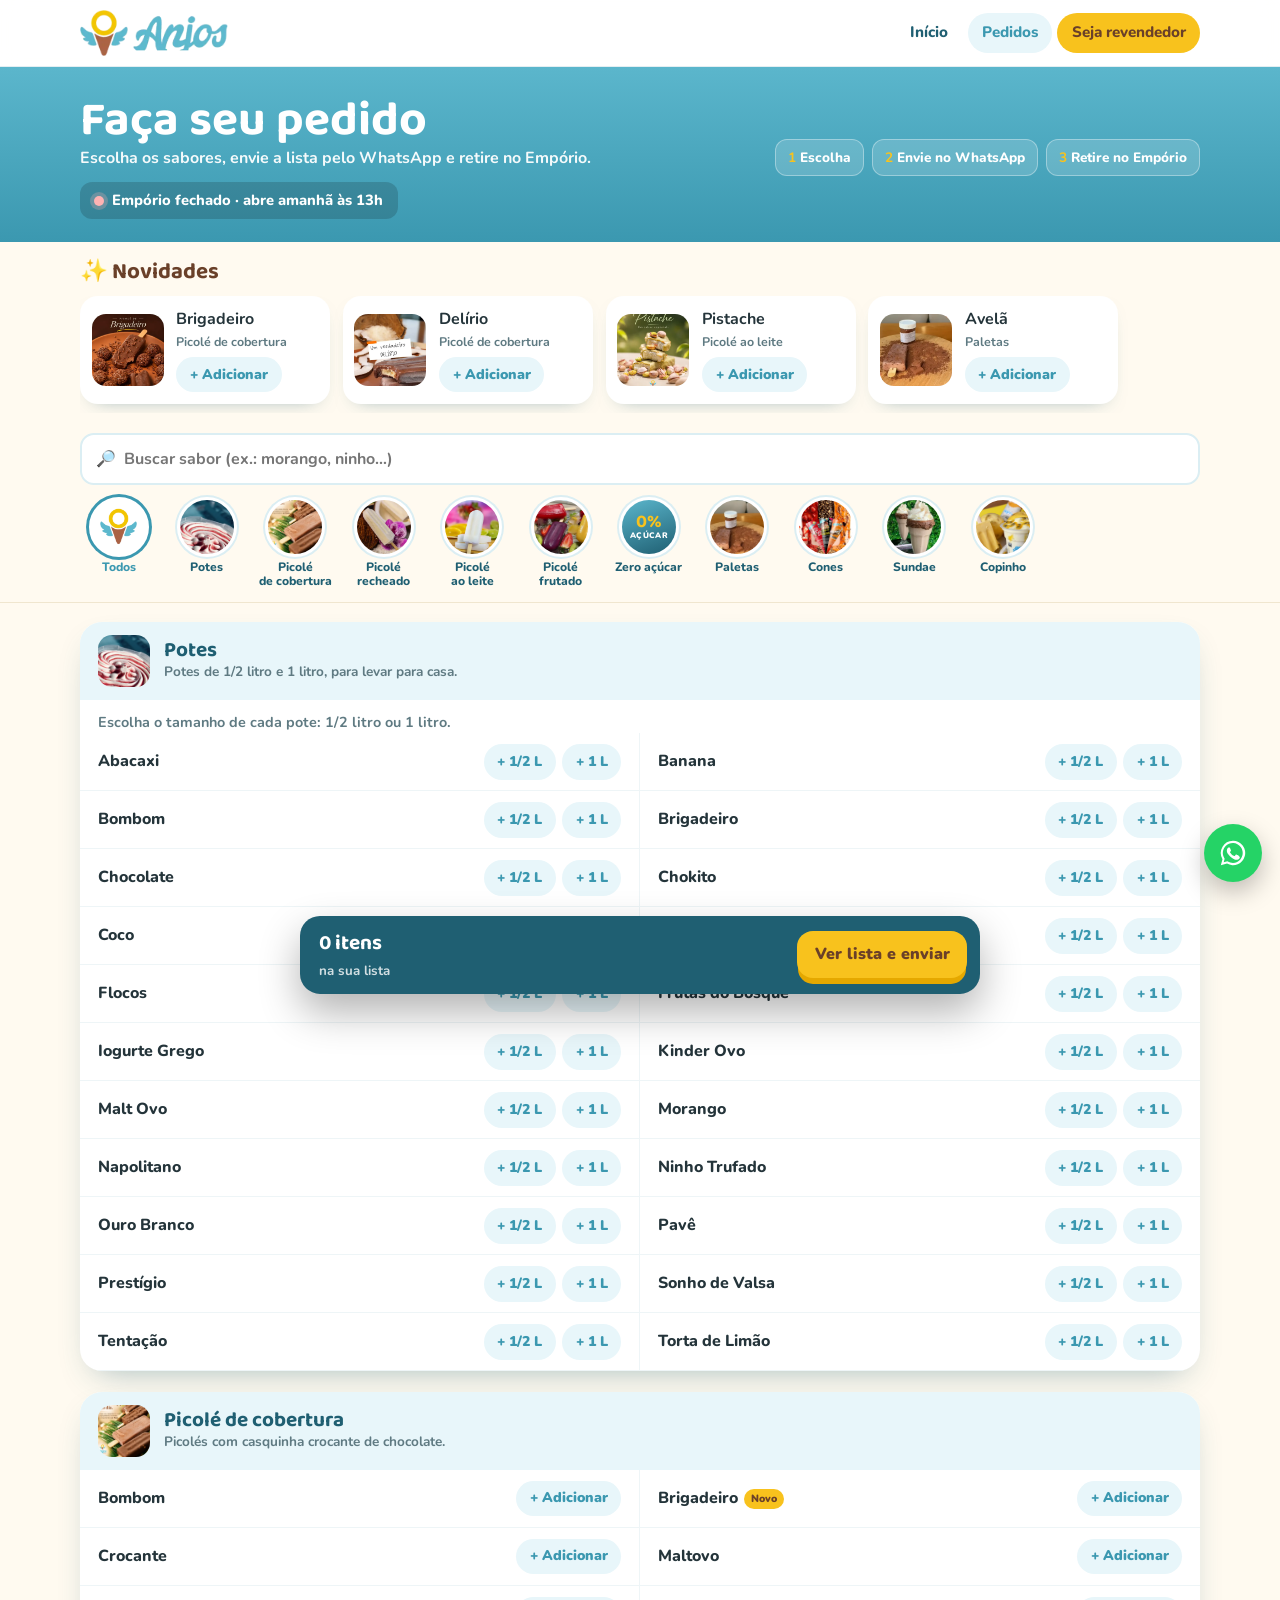
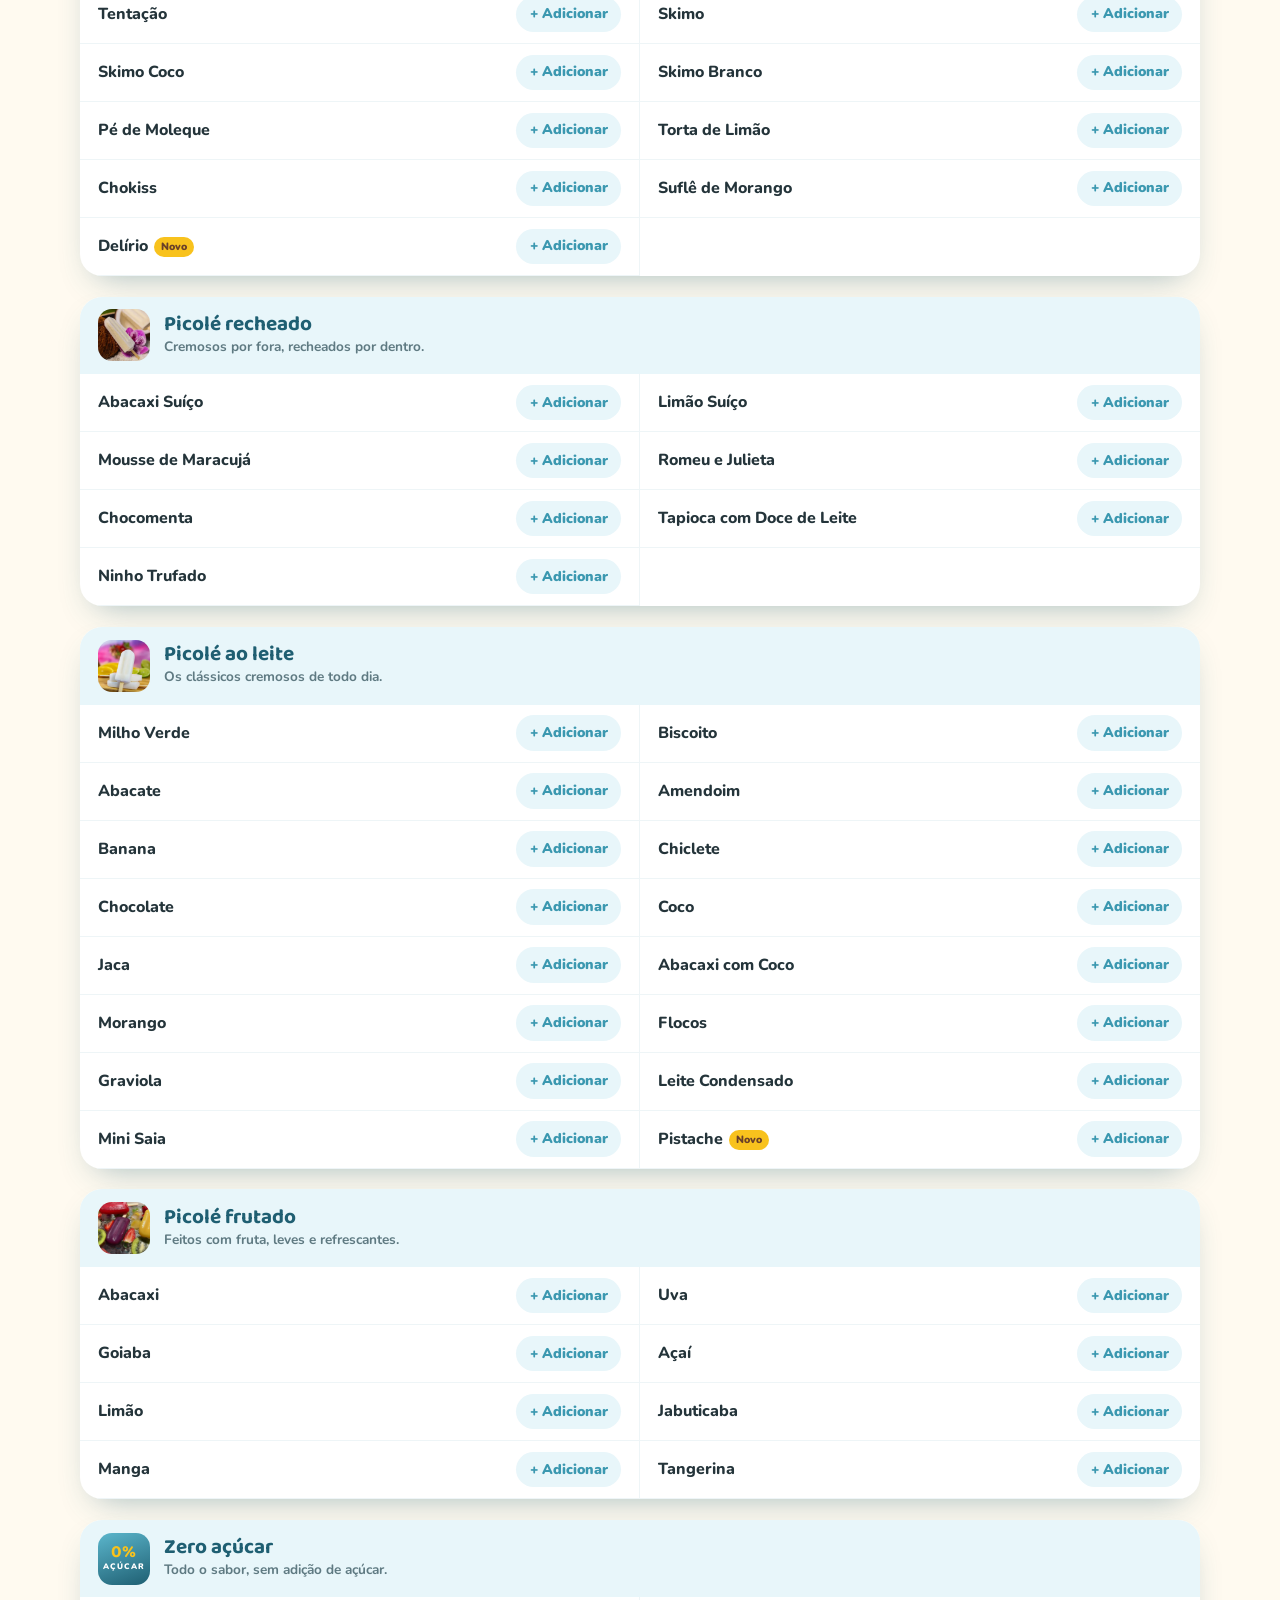
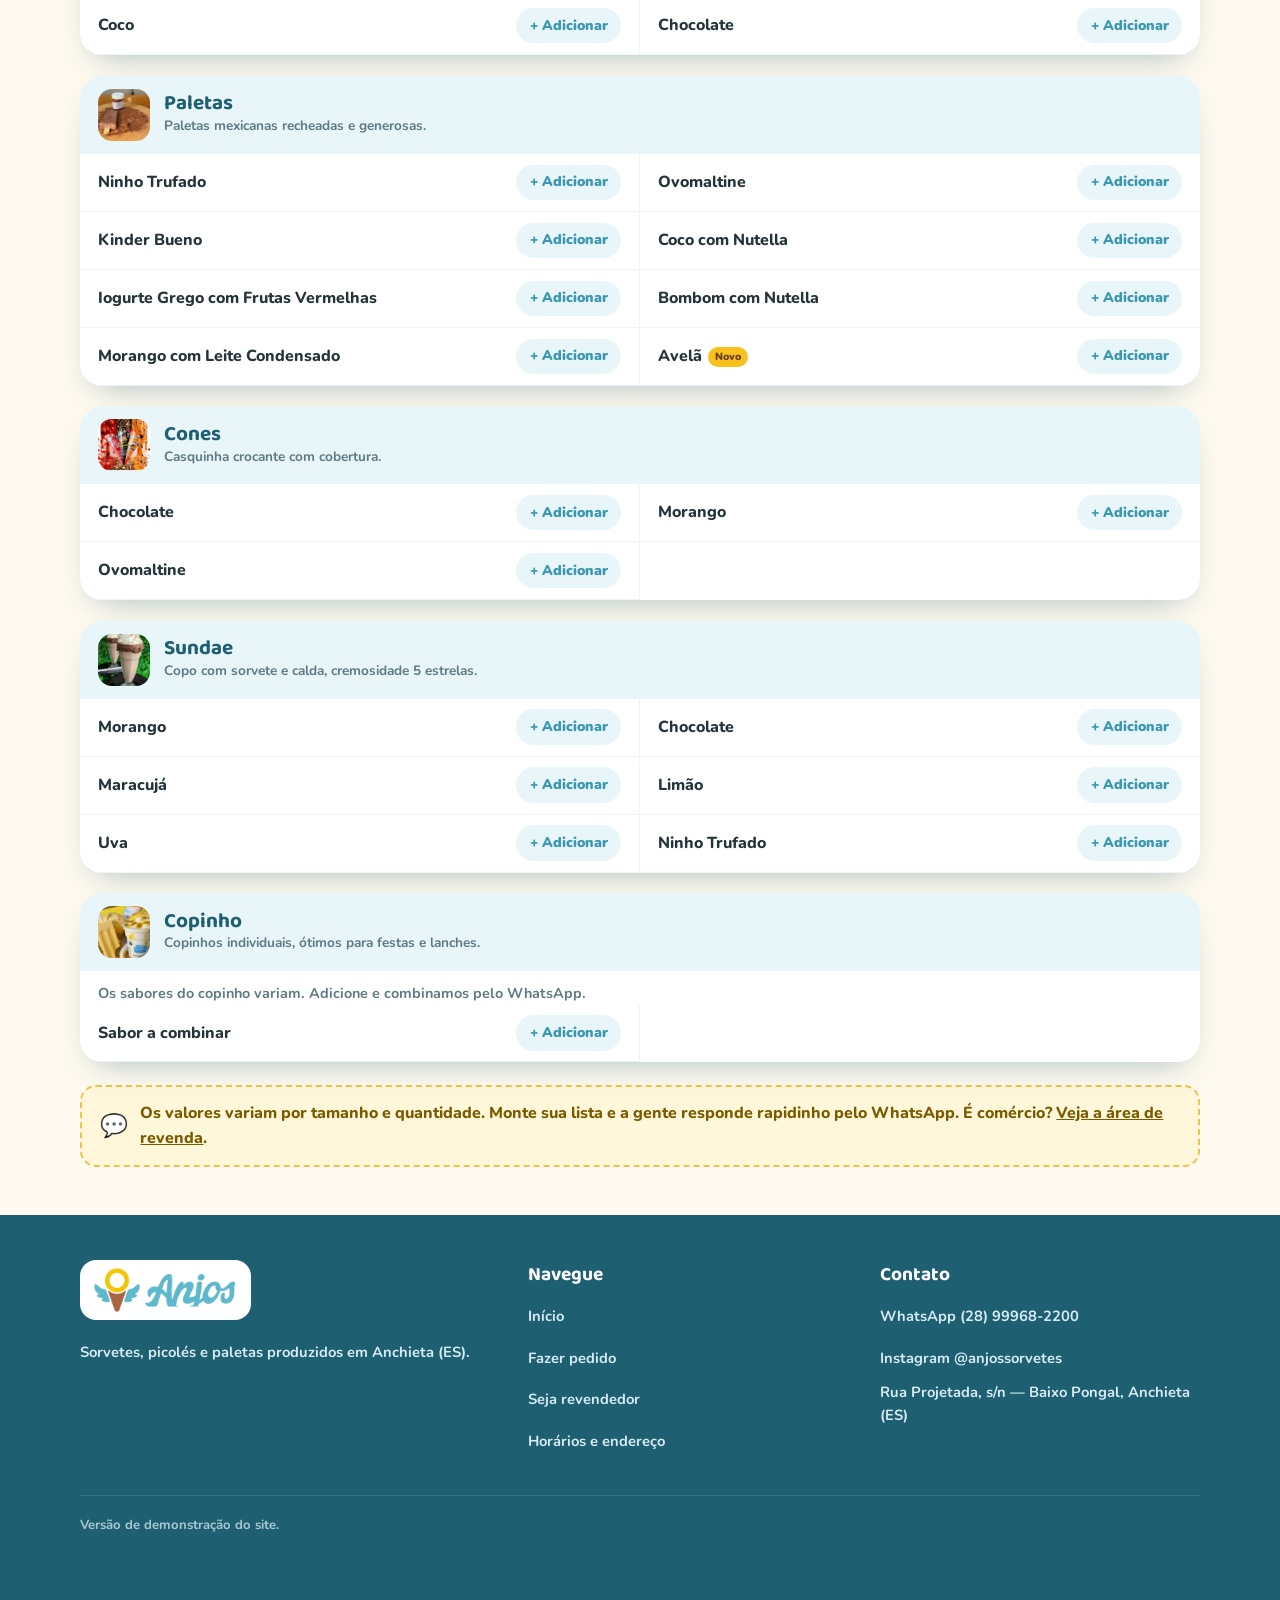
==== commit 0304ddc3: "Add files via upload" ====
--- a/pedidos.html
+++ b/pedidos.html
@@ -5,8 +5,6 @@
 <meta name="viewport" content="width=device-width, initial-scale=1">
 <meta name="robots" content="noindex, nofollow">
 <title>Pedidos — Anjos</title>
-<link rel="preconnect" href="https://fonts.googleapis.com">
-<link href="https://fonts.googleapis.com/css2?family=Baloo+2:wght@600;700;800&family=Nunito:wght@500;600;700;800;900&display=swap" rel="stylesheet">
 <meta name="description" content="Escolha seus sabores Anjos e envie a lista pelo WhatsApp. Picolés, paletas, potes, cones e sundaes.">
 <meta property="og:type" content="website">
 <meta property="og:locale" content="pt_BR">
@@ -20,171 +18,180 @@
 <meta name="twitter:card" content="summary_large_image">
 <meta name="theme-color" content="#3b98b0">
 <link rel="icon" href="img/icone.png">
+<link rel="preconnect" href="https://fonts.googleapis.com">
+<link href="https://fonts.googleapis.com/css2?family=Baloo+2:wght@600;700;800&family=Nunito:wght@500;600;700;800;900&display=swap" rel="stylesheet">
 <link rel="stylesheet" href="estilo.css">
 <style>
-  :root{--topo:66px;--fixo:0px}
+  html{scroll-padding-top:200px}
   /* topo enxuto */
-  .hero.compacto .wrap{grid-template-columns:minmax(0,1fr);padding-top:1.1rem;padding-bottom:2.6rem;gap:.5rem}
-  .toast{top:auto;bottom:100px;transform:translate(-50%,20px)}
-  .toast.on{transform:translate(-50%,0)}
-  .hero.compacto .linha{display:flex;flex-wrap:wrap;align-items:center;justify-content:space-between;gap:.6rem 1rem}
-  .hero.compacto h1{font-size:clamp(1.7rem,4.2vw,2.3rem);margin:.45rem 0 0;text-shadow:0 3px 0 rgba(31,95,114,.3)}
-  .hero.compacto .status{margin-top:0;font-size:.85rem;padding:.35rem .8rem}
-  .hero.compacto p.lead{font-size:.98rem;max-width:40rem}
-  .hero.compacto .onda{height:26px}
-  .novs{display:flex;align-items:center;gap:.7rem;margin-top:.2rem}
-  .novs>b{flex:none;font-family:"Baloo 2";font-size:1.05rem;color:var(--amarelo)}
-  .novs-l{display:flex;gap:.5rem;overflow-x:auto;scrollbar-width:none;padding:2px}
-  .novs-l::-webkit-scrollbar{display:none}
-  .nov{flex:none;display:flex;align-items:center;gap:.5rem;background:rgba(255,255,255,.95);color:var(--azulEsc);border-radius:999px;padding:.25rem .85rem .25rem .25rem;font-weight:800;font-size:.88rem;text-align:left;line-height:1.15}
-  .nov .fi{width:34px;height:34px;border-radius:50%;object-fit:cover;flex:none}
-  .nov small{display:block;font-weight:700;color:var(--suave);font-size:.7rem}
-  /* busca + abas fixas */
-  .fixo{position:sticky;top:var(--topo);z-index:25;background:var(--creme);margin:0 -1.25rem 1rem;padding:.6rem 1.25rem .15rem;border-bottom:1px solid transparent;transition:box-shadow .2s,border-color .2s}
-  .fixo.preso{box-shadow:0 8px 16px -10px rgba(14,46,56,.35);border-bottom-color:#e3eef2}
-  .busca{display:flex;align-items:center;gap:.5rem;background:#fff;border:2px solid #dbeef3;border-radius:16px;padding:.05rem 1rem}
-  .busca input{border:0;outline:0;font:inherit;font-weight:700;padding:.6rem 0;width:100%;background:transparent}
-  .abas{display:flex;gap:.3rem;overflow-x:auto;padding:.6rem 0 .4rem;scrollbar-width:none}
+  .topo-ped{background:linear-gradient(180deg,var(--azul) 0%,var(--azul2) 100%);color:#fff;padding:1.8rem 0 1.4rem}
+  .topo-ped .wrap{display:grid;grid-template-columns:1fr auto;gap:1rem 2rem;align-items:center}
+  .topo-ped h1{font-size:clamp(2rem,4.6vw,3rem)}
+  .topo-ped p{font-weight:700;opacity:.95;max-width:34rem}
+  .topo-ped .status{margin-top:.7rem}
+  .passinhos{display:flex;gap:.5rem;flex-wrap:wrap}
+  .passinhos span{background:rgba(255,255,255,.16);border:1px solid rgba(255,255,255,.35);border-radius:12px;padding:.45rem .75rem;font-weight:800;font-size:.85rem}
+  .passinhos b{color:var(--amarelo)}
+  @media (max-width:760px){.topo-ped .wrap{grid-template-columns:1fr}.passinhos{display:none}}
+
+  /* novidades */
+  .novs{padding:1.2rem 0 .4rem}
+  .novs h2{font-size:1.4rem;color:var(--marrom2);margin-bottom:.7rem;display:flex;align-items:center;gap:.5rem}
+  .novs-l{display:flex;gap:.8rem;overflow-x:auto;padding-bottom:.6rem;scroll-snap-type:x mandatory;scrollbar-width:thin}
+  .nov{flex:none;width:250px;display:flex;gap:.8rem;align-items:center;background:#fff;border-radius:18px;padding:.6rem;box-shadow:0 8px 20px -14px rgba(31,95,114,.6);scroll-snap-align:start;border:2px solid transparent}
+  .nov.sel{border-color:var(--amarelo)}
+  .nov img{width:72px;height:72px;border-radius:14px;object-fit:cover;flex:none}
+  .nov b{display:block;font-size:1rem}
+  .nov small{display:block;color:var(--suave);font-weight:700;font-size:.78rem;margin-bottom:.35rem}
+
+  /* filtros fixos */
+  .filtros{position:sticky;top:66px;z-index:20;background:rgba(255,250,240,.96);backdrop-filter:blur(8px);padding:.8rem 0 .3rem;border-bottom:1px solid #f0e6cf}
+  .busca{display:flex;align-items:center;gap:.5rem;background:#fff;border:2px solid #dbeef3;border-radius:14px;padding:.1rem .9rem}
+  .busca input{border:0;outline:0;font:inherit;font-weight:700;padding:.65rem 0;width:100%;background:transparent}
+  .busca:focus-within{border-color:var(--azul)}
+  .abas{display:flex;gap:.9rem;overflow-x:auto;padding:.7rem .1rem .5rem;scrollbar-width:none}
   .abas::-webkit-scrollbar{display:none}
-  .aba{flex:none;width:78px;display:flex;flex-direction:column;align-items:center;gap:.3rem;font-weight:800;font-size:.74rem;line-height:1.1;color:var(--azulEsc);text-align:center}
-  .aba .cir{width:60px;height:60px;border-radius:50%;overflow:hidden;border:3px solid #dbeef3;background:#fff;display:grid;place-items:center;font-size:1.7rem;transition:border-color .15s,transform .15s}
-  .aba .cir .fi{width:100%;height:100%;object-fit:cover;display:block}
-  .aba .cir .sem-foto{width:100%;height:100%}
-  .aba .cir .sem-foto.zero b{font-size:1.15rem}
-  .aba .cir .sem-foto.zero span{font-size:.48rem;letter-spacing:.04em}
-  .aba.on .cir{border-color:var(--azul2);box-shadow:0 0 0 2px var(--azul2);transform:scale(1.04)}
-  .aba.on .nome{color:var(--azul2)}
-  .cat-desc{display:flex;align-items:center;gap:1.2rem;background:#fff;border-radius:var(--raio);padding:.8rem;box-shadow:var(--sombra);margin-bottom:1.2rem}
-  .cat-desc .cf{width:120px;height:88px;flex:none;border-radius:16px;object-fit:cover;display:grid}
-  .cat-desc .cf.sem-foto{font-size:1rem}
-  .cat-desc .cf.mosaicinho{display:grid;grid-template-columns:1fr 1fr;gap:3px;overflow:hidden}
-  .cat-desc .cf.mosaicinho img{width:100%;height:100%;object-fit:cover}
-  @media (max-width:520px){.cat-desc .cf{width:96px;height:96px}}
-  .cat-desc h3{font-size:1.6rem;color:var(--azulEsc)}
-  .cat-desc p{color:var(--suave);font-weight:700;font-size:.95rem}
-  .grade{display:grid;gap:1.4rem}
+  .aba{flex:none;display:flex;flex-direction:column;align-items:center;gap:.3rem;width:74px;font-weight:800;font-size:.76rem;color:var(--azulEsc);text-align:center;line-height:1.15}
+  .aba .ci{width:60px;height:60px;border-radius:50%;overflow:hidden;border:3px solid #fff;box-shadow:0 0 0 2px #dbeef3;display:grid;place-items:center;background:#fff;transition:box-shadow .15s,transform .15s}
+  .aba .ci img{width:100%;height:100%;object-fit:cover}
+  .aba .ci.todos img{width:70%;height:70%;object-fit:contain}
+  .aba .ci .sem-foto{width:100%;height:100%}
+  .aba .ci .sem-foto.zero b{font-size:1.15rem}
+  .aba .ci .sem-foto.zero span{font-size:.5rem;letter-spacing:.05em}
+  .aba:hover .ci{transform:translateY(-2px)}
+  .aba.on .ci{box-shadow:0 0 0 3px var(--azul2)}
+  .aba.on{color:var(--azul2)}
+  @media (max-width:600px){.filtros{top:60px}.aba{width:64px}.aba .ci{width:52px;height:52px}}
+
+  /* lista de sabores */
+  .grade{display:grid;gap:1.3rem;padding-top:1.2rem}
   .grupo{background:#fff;border-radius:var(--raio);box-shadow:var(--sombra);overflow:hidden}
-  .grupo h3{font-size:1.35rem;color:var(--azulEsc);padding:.9rem 1.2rem;background:var(--ceu);display:flex;justify-content:space-between;align-items:center}
-  .grupo h3 small{font-family:Nunito;font-size:.8rem;font-weight:800;color:var(--suave)}
-  .grupo .nota{padding:.7rem 1.2rem 0;font-weight:700;color:var(--suave);font-size:.92rem}
+  .grupo-top{display:flex;align-items:center;gap:.9rem;padding:.8rem 1.1rem;background:var(--ceu)}
+  .grupo-top img,.grupo-top .sem-foto{width:52px;height:52px;border-radius:14px;object-fit:cover;flex:none}
+  .grupo-top .sem-foto.zero b{font-size:1.1rem}.grupo-top .sem-foto.zero span{font-size:.5rem}
+  .grupo-top h3{font-size:1.3rem;color:var(--azulEsc)}
+  .grupo-top p{font-weight:700;color:var(--suave);font-size:.85rem}
   .itens-l{list-style:none;display:grid;grid-template-columns:1fr 1fr}
-  .itens-l li{display:flex;align-items:center;justify-content:space-between;gap:.8rem;padding:.7rem 1.2rem;border-bottom:1px solid #eef5f7;min-height:58px}
+  .itens-l li{display:flex;align-items:center;justify-content:space-between;gap:.8rem;padding:.65rem 1.1rem;border-bottom:1px solid #eef5f7;min-height:58px}
   .itens-l li:nth-child(odd){border-right:1px solid #eef5f7}
   .itens-l li.sel{background:#fffbea}
-  .itens-l li{scroll-margin-top:calc(var(--topo) + var(--fixo) + 12px)}
-  .itens-l li.flash{animation:flash 1.6s}
-  @keyframes flash{0%,60%{background:#ffe9a8}100%{background:transparent}}
-  .itens-l .nm{font-weight:800;font-size:1rem}
-  .itens-l .novo{display:inline-block;margin-left:.4rem;background:var(--amarelo);color:var(--marrom2);font-weight:900;font-size:.66rem;padding:.1rem .45rem;border-radius:999px;vertical-align:middle}
-  .qtd{display:flex;align-items:center;gap:.45rem;flex:none}
-  .qtd button{width:32px;height:32px;border-radius:50%;font-weight:900;font-size:1.15rem;display:grid;place-items:center}
+  .nm{font-weight:800;font-size:1rem}
+  .novo{display:inline-block;margin-left:.4rem;background:var(--amarelo);color:var(--marrom2);font-weight:900;font-size:.66rem;padding:.1rem .45rem;border-radius:999px;vertical-align:middle}
+  .acoes{display:flex;gap:.4rem;flex-wrap:wrap;justify-content:flex-end}
+  .qtd{display:inline-flex;align-items:center;gap:.35rem;flex:none}
+  .qtd button{width:32px;height:32px;border-radius:50%;font-weight:900;font-size:1.1rem;display:grid;place-items:center}
   .qtd .m{background:var(--ceu);color:var(--azul2)}
   .qtd .p{background:var(--azul2);color:#fff}
   .qtd span{min-width:1.2rem;text-align:center;font-weight:900}
-  .add{flex:none;padding:.4rem .9rem;border-radius:999px;background:var(--ceu);color:var(--azul2);font-weight:900;font-size:.9rem}
+  .qtd em{font-style:normal;font-weight:900;font-size:.78rem;color:var(--marrom2);background:#fff1c7;border-radius:8px;padding:.1rem .4rem}
+  .add{flex:none;padding:.42rem .85rem;border-radius:999px;background:var(--ceu);color:var(--azul2);font-weight:900;font-size:.88rem;white-space:nowrap}
   .add:hover{background:var(--azul2);color:#fff}
-  .itens-l li.pote{flex-direction:column;align-items:stretch;gap:.5rem}
-  .tams{display:grid;grid-template-columns:1fr 1fr;gap:.5rem}
-  .tam{display:flex;flex-direction:column;align-items:center;gap:.35rem;border:2px solid #dbeef3;border-radius:14px;padding:.45rem .3rem;background:#fff}
-  .tam.sel{border-color:var(--amarelo);background:#fff}
-  .tam>b{font-size:.82rem;color:var(--azulEsc)}
-  .tam .add{width:100%;padding:.35rem .4rem;font-size:.85rem}
-  @media (max-width:700px){.itens-l{grid-template-columns:1fr}.itens-l li:nth-child(odd){border-right:0}}
-  .vazio{grid-column:1/-1;text-align:center;padding:2rem;color:var(--suave);font-weight:800}
-  .aviso-precos{margin-top:1.6rem;display:flex;gap:.8rem;align-items:center;background:#fff7d9;border:2px dashed #ecc54d;border-radius:16px;padding:.9rem 1.1rem;font-weight:800;color:#7a5b00}
-
+  .grupo .nota{padding:.7rem 1.1rem 0;font-weight:700;color:var(--suave);font-size:.9rem}
+  .vazio{text-align:center;padding:2.5rem 1rem;color:var(--suave);font-weight:800;background:#fff;border-radius:var(--raio)}
+  @media (max-width:760px){
+    .itens-l{grid-template-columns:1fr}.itens-l li:nth-child(odd){border-right:0}
+    .itens-l li.pote{flex-direction:column;align-items:stretch;gap:.5rem}
+    .itens-l li.pote .acoes{justify-content:flex-start}
+  }
+  .aviso-precos{margin:1.4rem 0 3rem;display:flex;gap:.8rem;align-items:center;background:#fff7d9;border:2px dashed #ecc54d;border-radius:16px;padding:.9rem 1.1rem;font-weight:800;color:#7a5b00}
+
+  /* barra da lista */
   .lista{position:fixed;left:50%;bottom:16px;transform:translate(-50%,140%);z-index:40;width:min(680px,calc(100% - 24px));background:var(--azulEsc);color:#fff;border-radius:20px;box-shadow:0 18px 40px rgba(0,0,0,.3);display:flex;align-items:center;gap:1rem;padding:.8rem .8rem .8rem 1.2rem;transition:transform .3s}
   .lista.on{transform:translate(-50%,0)}
   .lista b{font-family:"Baloo 2";font-size:1.3rem}
   .lista small{display:block;opacity:.8;font-weight:700}
   .lista .btn{margin-left:auto;padding:.7rem 1.1rem}
 
-  dialog{border:0;border-radius:24px;padding:0;width:min(560px,calc(100% - 20px));max-height:calc(100dvh - 30px);box-shadow:0 30px 70px rgba(0,0,0,.35);margin:auto}
+  /* janela da lista */
+  dialog{border:0;border-radius:24px;padding:0;width:min(580px,calc(100% - 20px));max-height:calc(100dvh - 24px);box-shadow:0 30px 70px rgba(0,0,0,.35);margin:auto}
   dialog::backdrop{background:rgba(14,46,56,.6)}
-  .dlg{padding:1.5rem;overflow:auto;max-height:calc(100dvh - 30px)}
-  .dlg h3{font-size:1.9rem;color:var(--azulEsc);display:flex;justify-content:space-between;align-items:center}
-  .dlg h3 button{font-size:1.6rem;color:var(--suave)}
-  .itens{list-style:none;margin:1rem 0;display:grid;gap:.5rem}
-  .itens li{display:flex;justify-content:space-between;align-items:center;gap:.5rem;background:var(--ceu);border-radius:12px;padding:.6rem .8rem;font-weight:800}
-  .itens li small{display:block;color:var(--suave);font-weight:700;font-size:.78rem}
-  .itens li button{color:#c0392b;font-weight:900}
-  .modo{display:grid;grid-template-columns:1fr 1fr;gap:.5rem;margin:1rem 0}
-  .modo label{border:2px solid #dbeef3;border-radius:14px;padding:.7rem;text-align:center;font-weight:900;cursor:pointer;color:var(--azulEsc)}
-  .modo input{display:none}
+  .dlg{padding:1.4rem;overflow:auto;max-height:calc(100dvh - 24px)}
+  .dlg-top{display:flex;justify-content:space-between;align-items:center;gap:1rem}
+  .dlg-top h3{font-size:1.8rem;color:var(--azulEsc)}
+  .dlg-top button{font-size:1.5rem;color:var(--suave);width:40px;height:40px}
+  .itens-d{list-style:none;margin:.8rem 0;display:grid;gap:.45rem}
+  .itens-d li{display:flex;justify-content:space-between;align-items:center;gap:.6rem;background:var(--ceu);border-radius:12px;padding:.5rem .6rem .5rem .9rem;font-weight:800}
+  .itens-d li small{display:block;color:var(--suave);font-weight:700;font-size:.76rem}
+  .itens-d .qtd .m,.itens-d .qtd .p{width:30px;height:30px}
+  .itens-d .qtd .m{background:#fff}
+  .limpar{font-weight:900;color:#c0392b;font-size:.88rem;padding:.3rem 0}
+  .sec-t{font-weight:900;color:var(--azulEsc);font-size:.9rem;margin:1rem 0 .45rem}
+  .modo{display:grid;grid-template-columns:1fr 1fr;gap:.5rem}
+  .modo label{border:2px solid #dbeef3;border-radius:14px;padding:.65rem;text-align:center;font-weight:900;cursor:pointer;color:var(--azulEsc)}
+  .modo input{position:absolute;opacity:0;pointer-events:none}
   .modo label:has(input:checked){border-color:var(--azul2);background:var(--ceu);color:var(--azul2)}
-  .dlg .btn{width:100%;margin-top:.4rem}
-  .itens li .qtd button{color:inherit}
-  .itens li .qtd .m{background:#fff;color:var(--azul2)}
-  .itens li .qtd .p{color:#fff}
-  .itens .nmi{min-width:0}
-  .lh{display:flex;justify-content:space-between;align-items:center;gap:.5rem;margin-top:.8rem}
-  .lh h4{font-family:"Baloo 2";font-size:1.15rem;color:var(--azulEsc)}
-  .limpar{font-weight:900;font-size:.85rem;color:#c0392b;padding:.3rem .6rem;border-radius:10px}
-  .limpar:hover{background:#fdecea}
-  .ret{background:var(--ceu);border-radius:14px;padding:.8rem;margin:1rem 0 .8rem}
-  .ret h4{font-family:"Baloo 2";font-size:1.1rem;color:var(--azulEsc)}
-  .ret p{font-size:.82rem;font-weight:700;color:var(--suave);margin-bottom:.6rem}
-  .ret .dois{display:grid;grid-template-columns:1.7fr 1fr;gap:.5rem}
-  .ret .campo{margin-bottom:0}
-  .prev{margin:.4rem 0 .6rem}
-  .prev h4{font-family:"Baloo 2";font-size:1.1rem;color:var(--azulEsc)}
-  .prev pre{white-space:pre-wrap;word-break:break-word;font:inherit;font-size:.88rem;font-weight:700;background:#e7fbe9;border:1px solid #bfe8c4;border-radius:14px 14px 14px 4px;padding:.8rem .9rem;margin-top:.3rem;max-height:220px;overflow:auto}
+  .dias{display:flex;gap:.45rem;overflow-x:auto;padding-bottom:.3rem}
+  .dias button{flex:none;border:2px solid #dbeef3;border-radius:12px;padding:.45rem .7rem;font-weight:800;color:var(--azulEsc);background:#fff;text-align:center;line-height:1.15}
+  .dias button small{display:block;font-size:.72rem;color:var(--suave);font-weight:700}
+  .dias button.on{border-color:var(--azul2);background:var(--ceu);color:var(--azul2)}
+  .dias button:disabled{opacity:.4;cursor:not-allowed}
+  .previa{background:#e9fbe9;border:1px solid #bfe9c4;border-radius:14px;padding:.8rem .9rem;font-size:.86rem;font-weight:600;white-space:pre-wrap;color:#1d3b22;max-height:180px;overflow:auto;font-family:inherit}
+  details.prev summary{cursor:pointer;font-weight:900;color:var(--azul2);font-size:.9rem;margin:1rem 0 .5rem}
+  .dlg .btn{width:100%;margin-top:.8rem}
 </style>
 </head>
 <body>
 
-<section class="hero curto compacto">
+<section class="topo-ped">
   <div class="wrap">
-    <div class="linha">
-      <div><span class="selo">🛒 Pedidos</span><h1>Monte seu pedido</h1></div>
+    <div>
+      <h1>Faça seu pedido</h1>
+      <p>Escolha os sabores, envie a lista pelo WhatsApp e retire no Empório.</p>
       <div class="status" id="status"><i></i><span>…</span></div>
     </div>
-    <p class="lead">Escolha os sabores, envie a lista pelo WhatsApp e retire no Empório.</p>
-    <div class="novs" id="novsBox" hidden><b>✨ Novidades</b><div class="novs-l" id="novs"></div></div>
-  </div>
-  <svg class="onda" viewBox="0 0 1440 60" preserveAspectRatio="none"><path fill="currentColor" d="M0 30c120 20 240 30 360 22S600 10 720 12s240 30 360 34 240-10 360-24v38H0z"/></svg>
-</section>
-
-<section style="padding-bottom:3rem">
-  <div class="wrap">
-    <div class="fixo" id="fixo">
-      <label class="busca"><span>🔎</span><input id="busca" type="search" placeholder="Buscar sabor (ex.: morango, ninho…)"></label>
-      <div class="abas" id="abas"></div>
-    </div>
-    <div class="cat-desc" id="catDesc"></div>
-    <div class="grade" id="grade"></div>
-    <div class="aviso-precos"><span style="font-size:1.4rem">💬</span><div>Os valores variam por tamanho e quantidade. Monte sua lista e a gente responde rapidinho pelo WhatsApp. É comércio? <a href="revenda.html">Veja a área de revenda</a>.</div></div>
+    <div class="passinhos"><span><b>1</b> Escolha</span><span><b>2</b> Envie no WhatsApp</span><span><b>3</b> Retire no Empório</span></div>
   </div>
 </section>
+
+<section class="novs">
+  <div class="wrap">
+    <h2>✨ Novidades</h2>
+    <div class="novs-l" id="novs"></div>
+  </div>
+</section>
+
+<div class="filtros">
+  <div class="wrap">
+    <label class="busca"><span>🔎</span><input id="busca" type="search" placeholder="Buscar sabor (ex.: morango, ninho…)" aria-label="Buscar sabor"></label>
+    <nav class="abas" id="abas" aria-label="Linhas de produtos"></nav>
+  </div>
+</div>
+
+<main class="wrap">
+  <div class="grade" id="grade"></div>
+  <div class="aviso-precos"><span style="font-size:1.4rem">💬</span><div>Os valores variam por tamanho e quantidade. Monte sua lista e a gente responde rapidinho pelo WhatsApp. É comércio? <a href="revenda.html">Veja a área de revenda</a>.</div></div>
+</main>
 
 <div class="lista" id="lista">
   <div><b id="lQtd">0 itens</b><small>na sua lista</small></div>
   <button class="btn am" id="abrirLista">Ver lista e enviar</button>
 </div>
 
-<dialog id="dlg">
+<dialog id="dlg" aria-labelledby="dlgT">
   <div class="dlg">
-    <h3>Sua lista <button id="fechar" aria-label="Fechar">✕</button></h3>
-    <div class="lh"><h4 id="lhQtd"></h4><button class="limpar" id="limpar">🗑 Limpar lista</button></div>
-    <ul class="itens" id="itens"></ul>
+    <div class="dlg-top"><h3 id="dlgT">Sua lista</h3><button id="fechar" aria-label="Fechar">✕</button></div>
+    <ul class="itens-d" id="itens"></ul>
+    <button class="limpar" id="limpar">Limpar lista</button>
+
+    <div class="sec-t">O pedido é</div>
     <div class="modo">
       <label><input type="radio" name="modo" value="consumo" checked>🍦 Para mim</label>
       <label><input type="radio" name="modo" value="revenda">🏪 Para revender</label>
     </div>
+
+    <div class="sec-t">Quando quer retirar no Empório?</div>
+    <div class="dias" id="dias"></div>
+    <label class="campo" style="margin-top:.6rem"><span>Horário aproximado</span>
+      <select id="hora"></select>
+    </label>
+
     <label class="campo"><span>Seu nome</span><input id="nome" autocomplete="name"></label>
     <label class="campo" id="campoLoja" hidden><span>Nome do comércio e cidade</span><input id="loja"></label>
-    <div class="ret">
-      <h4>🏬 Retirada no Empório</h4>
-      <p>Por enquanto, só retirada no Empório. Escolha quando pretende vir (opcional).</p>
-      <div class="dois">
-        <label class="campo"><span>Dia</span><select id="dia"></select></label>
-        <label class="campo"><span>Horário</span><select id="hora" disabled></select></label>
-      </div>
-    </div>
-    <label class="campo"><span>Observações (opcional)</span><textarea id="obs" rows="2" placeholder="Ex.: pode confirmar mais tarde"></textarea></label>
-    <div class="prev"><h4>Prévia da mensagem</h4><pre id="previa"></pre></div>
-    <button class="btn zap" id="enviar">Abrir no WhatsApp</button>
-    <p class="obs">Confira a prévia acima. A mensagem abre pronta no WhatsApp da Anjos.</p>
+    <label class="campo"><span>Observações (opcional)</span><textarea id="obs" rows="2" placeholder="Ex.: se não tiver morango, pode ser frutas vermelhas"></textarea></label>
+
+    <details class="prev"><summary>Ver a mensagem que será enviada</summary><pre class="previa" id="previa"></pre></details>
+    <button class="btn zap" id="enviar">Enviar pedido no WhatsApp</button>
+    <p class="obs">A mensagem abre pronta no WhatsApp da Anjos. Eles confirmam valores e disponibilidade.</p>
   </div>
 </dialog>
 
@@ -193,145 +200,155 @@
   montarLayout("pedidos");
   desenharStatus("#status"); setInterval(() => desenharStatus("#status"), 60000);
 
-  // Tamanhos disponíveis por linha (hoje só os potes). Cada tamanho vira um item separado.
-  const TAMANHOS = { potes: [{ k:"05", nome:"1/2 L" }, { k:"1", nome:"1 L" }] };
+  const TAMANHOS = { potes: ["1/2 L", "1 L"] };
   const CHAVE = "anjos_lista";
-  const porId = {}; ITENS.forEach(i => porId[i.id] = i);
-  // "potes|Morango@1" -> { item, tam }
-  const decod = k => { const [id, t] = k.split("@"); const item = porId[id]; if (!item) return null;
-    const tams = TAMANHOS[item.cat.id]; const tam = tams ? tams.find(x => x.k === t) : null;
-    if (tams ? !tam : t) return null; return { item, tam }; };
-
-  const qtd = (() => { try { const o = JSON.parse(localStorage.getItem(CHAVE) || "{}"), r = {};
-    Object.entries(o).forEach(([k,n]) => { if (decod(k) && n > 0) r[k] = n; }); return r; } catch(e) { return {}; } })();
+  // qtd: { "potes|Morango@1 L": 2, "cones|Chocolate": 1 }
+  const qtd = (() => { try { return JSON.parse(localStorage.getItem(CHAVE) || "{}"); } catch(e) { return {}; } })();
+  for (const k in qtd) { const id = k.split("@")[0]; if (!ITENS.some(i => i.id === id) || !(qtd[k] > 0)) delete qtd[k]; }
   const salvar = () => { try { localStorage.setItem(CHAVE, JSON.stringify(qtd)); } catch(e) {} };
+  const itemDe = k => ITENS.find(i => i.id === k.split("@")[0]);
+  const tamDe = k => k.split("@")[1] || "";
   const param = new URLSearchParams(location.search).get("cat");
   let catAtual = CATS.some(c => c.id === param) ? param : "todos";
 
-  // alturas do cabeçalho e da barra fixa (para o sticky e a rolagem)
-  function medir() { const r = document.documentElement.style;
-    r.setProperty("--topo", ($(".topo").offsetHeight || 66) + "px"); r.setProperty("--fixo", $("#fixo").offsetHeight + "px"); }
-  addEventListener("resize", medir);
-  function marcarPreso() { const f = $("#fixo"); f.classList.toggle("preso", f.getBoundingClientRect().top <= ($(".topo").offsetHeight || 66) + 1); }
-  addEventListener("scroll", marcarPreso, { passive:true });
-
-  // faixa Novidades
-  const novos = ITENS.filter(i => i.novo);
-  if (novos.length) { $("#novsBox").hidden = false;
-    $("#novs").innerHTML = novos.map(i => `<button class="nov" data-nov="${i.id}">${fotoCat(i.cat,"fi")}<span>${i.sabor}<small>${i.cat.nome}</small></span></button>`).join(""); }
-  $("#novs").addEventListener("click", e => { const b = e.target.closest("[data-nov]"); if (!b) return;
-    const i = porId[b.dataset.nov]; $("#busca").value = ""; catAtual = i.cat.id; desenharAbas(); desenharGrade();
-    const li = document.querySelector(`li[data-item="${CSS.escape(i.id)}"]`); if (li) { li.scrollIntoView({ block:"start", behavior:"smooth" }); li.classList.add("flash"); setTimeout(() => li.classList.remove("flash"), 1700); } });
-
+  // ---------- novidades ----------
+  const NOV_FOTOS = { "cobertura|Brigadeiro":"brigadeiro", "cobertura|Delírio":"delirio", "leite|Pistache":"pistache", "paletas|Avelã":"paleta-avela" };
+  function desenharNovidades() {
+    $("#novs").innerHTML = ITENS.filter(i => i.novo).map(i => { const n = qtd[i.id] || 0;
+      return `<div class="nov ${n?"sel":""}"><img src="img/sm/${NOV_FOTOS[i.id] || i.cat.foto.split("/").pop().replace(".webp","")}.webp" alt="" loading="lazy">
+        <div><b>${i.sabor}</b><small>${i.cat.nome}</small>${botoes(i)}</div></div>`; }).join("");
+  }
+
+  // ---------- abas com foto ----------
   function desenharAbas() {
-    const abas = [{ id:"todos", nome:"Todos" }, ...CATS];
-    $("#abas").innerHTML = abas.map(a => `<button class="aba ${a.id===catAtual?"on":""}" data-c="${a.id}" aria-pressed="${a.id===catAtual}"><span class="cir">${a.id==="todos" ? "🍦" : fotoCat(a,"fi")}</span><span class="nome">${a.nome}</span></button>`).join("");
-    const on = $("#abas .on"), box = $("#abas");
-    if (on) box.scrollLeft = on.offsetLeft - (box.clientWidth - on.offsetWidth) / 2;
-    medir();
-  }
-  function irParaGrade() { const y = $("#catDesc").getBoundingClientRect().top + scrollY - ($(".topo").offsetHeight || 66) - $("#fixo").offsetHeight - 8; if (scrollY > y) scrollTo({ top:Math.max(0,y) }); }
-  $("#abas").addEventListener("click", e => { const b = e.target.closest(".aba"); if (!b) return; catAtual = b.dataset.c;
-    history.replaceState(null, "", catAtual === "todos" ? "pedidos.html" : "pedidos.html?cat=" + catAtual); desenharAbas(); desenharGrade(); irParaGrade(); });
-
-  const stepper = (k, n) => `<span class="qtd"><button class="m" data-k="${k}" data-d="-1" aria-label="Diminuir">−</button><span>${n}</span><button class="p" data-k="${k}" data-d="1" aria-label="Aumentar">+</button></span>`;
-
+    const abas = [{ id:"todos", nome:"Todos", ci:`<span class="ci todos"><img src="img/icone.png" alt=""></span>` },
+      ...CATS.map(c => ({ id:c.id, nome:c.nome.replace("Picolé ","Picolé<br>"), ci:`<span class="ci">${fotoCat(c)}</span>` }))];
+    $("#abas").innerHTML = abas.map(a => `<button class="aba ${a.id===catAtual?"on":""}" data-c="${a.id}" aria-pressed="${a.id===catAtual}">${a.ci}<span>${a.nome}</span></button>`).join("");
+    const on = $("#abas .on"); if (on) on.scrollIntoView({ block:"nearest", inline:"center" });
+  }
+  $("#abas").addEventListener("click", e => { const b = e.target.closest(".aba"); if (!b) return;
+    catAtual = b.dataset.c; $("#busca").value = "";
+    history.replaceState(null, "", catAtual === "todos" ? "pedidos.html" : "pedidos.html?cat=" + catAtual);
+    desenharAbas(); desenharGrade();
+    const g = $("#grade"); const y = g.getBoundingClientRect().top + scrollY - $(".filtros").offsetHeight - 70;
+    if (scrollY > y) scrollTo({ top: y, behavior: "smooth" });
+  });
+
+  // ---------- botões de quantidade ----------
+  function stepper(k, rotulo) {
+    const n = qtd[k] || 0;
+    return `<span class="qtd">${rotulo ? `<em>${rotulo}</em>` : ""}<button class="m" data-k="${k}" data-d="-1" aria-label="Remover">−</button><span>${n}</span><button class="p" data-k="${k}" data-d="1" aria-label="Adicionar">+</button></span>`;
+  }
+  function botoes(i) {
+    const tams = TAMANHOS[i.cat.id];
+    if (!tams) return (qtd[i.id] || 0) ? stepper(i.id) : `<button class="add" data-k="${i.id}" data-d="1">+ Adicionar</button>`;
+    return `<span class="acoes">${tams.map(t => { const k = i.id + "@" + t;
+      return (qtd[k] || 0) ? stepper(k, t) : `<button class="add" data-k="${k}" data-d="1">+ ${t}</button>`; }).join("")}</span>`;
+  }
+  const temNaLista = i => Object.keys(qtd).some(k => k.split("@")[0] === i.id);
+
+  // ---------- lista de sabores ----------
+  const NOTA = { copinho: "Os sabores do copinho variam. Adicione e combinamos pelo WhatsApp.", potes: "Escolha o tamanho de cada pote: 1/2 litro ou 1 litro." };
   function desenharGrade() {
     const q = norm($("#busca").value.trim());
-    const c = CATS.find(x => x.id === catAtual);
-    $("#catDesc").innerHTML = c ? `${fotoCat(c, "cf")}<div><h3>${c.nome}</h3><p>${c.desc}${c.tam ? " Tamanhos: " + c.tam + "." : ""}</p></div>`
-      : `<div class="cf mosaicinho"><img src="img/sm/cobertura.webp" alt=""><img src="img/sm/frutados.webp" alt=""><img src="img/sm/potes.webp" alt=""><img src="img/sm/cones.webp" alt=""></div><div><h3>Todos os produtos</h3><p>Picolés, paletas, potes, cones, sundaes e copinhos. Itens com selo <b>Novo</b> são lançamentos.</p></div>`;
-    const l = ITENS.filter(i => (catAtual === "todos" || i.cat.id === catAtual) && (!q || norm(i.sabor + " " + i.cat.nome).includes(q)));
-    if (!l.length) { $("#grade").innerHTML = `<div class="vazio">Nenhum sabor encontrado 🍦</div>`; return; }
+    const l = ITENS.filter(i => (q || catAtual === "todos" || i.cat.id === catAtual) && (!q || norm(i.sabor + " " + i.cat.nome).includes(q)));
+    if (!l.length) { $("#grade").innerHTML = `<div class="vazio">Nenhum sabor encontrado para “${$("#busca").value}” 🍦</div>`; return; }
     const grupos = CATS.map(c => ({ c, it: l.filter(i => i.cat.id === c.id) })).filter(g => g.it.length);
-    const NOTA = { copinho: "Os sabores do copinho variam. Adicione e combinamos pelo WhatsApp." };
-    const nome = i => `<span class="nm">${i.sabor}${i.novo?'<span class="novo">Novo</span>':""}</span>`;
-    $("#grade").innerHTML = grupos.map(g => `<div class="grupo"><h3>${g.c.nome}${g.c.tam ? `<small>${g.c.tam}</small>` : ""}</h3>${NOTA[g.c.id] ? `<p class="nota">${NOTA[g.c.id]}</p>` : ""}<ul class="itens-l">${
-      g.it.map(i => { const tams = TAMANHOS[i.cat.id];
-        if (tams) { const sel = tams.some(t => qtd[i.id+"@"+t.k]);
-          return `<li class="pote ${sel?"sel":""}" data-item="${i.id}">${nome(i)}<div class="tams">${tams.map(t => { const k = i.id+"@"+t.k, n = qtd[k] || 0;
-            return `<div class="tam ${n?"sel":""}"><b>${t.nome}</b>${n ? stepper(k,n) : `<button class="add" data-k="${k}" data-d="1" aria-label="Adicionar ${i.sabor} ${t.nome}">+ Adicionar</button>`}</div>`; }).join("")}</div></li>`; }
-        const n = qtd[i.id] || 0;
-        return `<li class="${n?"sel":""}" data-item="${i.id}">${nome(i)}${n ? stepper(i.id,n) : `<button class="add" data-k="${i.id}" data-d="1">+ Adicionar</button>`}</li>`; }).join("")}</ul></div>`).join("");
-  }
-  $("#busca").addEventListener("input", () => { if ($("#busca").value && catAtual !== "todos") { catAtual = "todos"; desenharAbas(); } desenharGrade(); });
-  $("#grade").addEventListener("click", e => { const b = e.target.closest("[data-k]"); if (b) mudar(b.dataset.k, +b.dataset.d); });
+    $("#grade").innerHTML = grupos.map(g => `<section class="grupo" id="g-${g.c.id}">
+      <div class="grupo-top">${fotoCat(g.c)}<div><h3>${g.c.nome}</h3><p>${g.c.desc}</p></div></div>
+      ${NOTA[g.c.id] ? `<p class="nota">${NOTA[g.c.id]}</p>` : ""}
+      <ul class="itens-l">${g.it.map(i => `<li class="${temNaLista(i)?"sel":""} ${TAMANHOS[i.cat.id]?"pote":""}"><span class="nm">${i.sabor}${i.novo?'<span class="novo">Novo</span>':""}</span>${botoes(i)}</li>`).join("")}</ul>
+    </section>`).join("");
+  }
+  let tBusca;
+  $("#busca").addEventListener("input", () => { clearTimeout(tBusca); tBusca = setTimeout(() => {
+    if ($("#busca").value && catAtual !== "todos") { catAtual = "todos"; desenharAbas(); }
+    desenharGrade(); }, 120); });
+
+  document.addEventListener("click", e => {
+    const b = e.target.closest("[data-k]"); if (!b || b.closest("#itens")) return;
+    mudar(b.dataset.k, +b.dataset.d);
+  });
 
   function mudar(k, d) {
     qtd[k] = Math.max(0, (qtd[k] || 0) + d); if (!qtd[k]) delete qtd[k];
     if (d > 0) toast("Adicionado à lista ✓");
-    salvar(); desenharGrade(); atualizarLista();
-  }
-  const rotulo = k => { const x = decod(k); return x.item.sabor + (x.tam ? ` (${x.tam.nome})` : ""); };
-  const chavesOrdenadas = () => Object.keys(qtd).filter(decod).sort((a,b) => ITENS.indexOf(decod(a).item) - ITENS.indexOf(decod(b).item) || a.localeCompare(b));
-
+    salvar(); desenharTudo();
+  }
+  function totalItens() { return Object.values(qtd).reduce((a,b) => a + b, 0); }
+  function desenharTudo() { desenharGrade(); desenharNovidades(); atualizarLista(); }
+
+  // ---------- janela da lista ----------
   function atualizarLista() {
-    const ks = chavesOrdenadas(), tot = ks.reduce((a,k) => a + qtd[k], 0);
+    const tot = totalItens();
     $("#lQtd").textContent = tot + (tot === 1 ? " item" : " itens");
-    $("#lhQtd").textContent = tot + (tot === 1 ? " item" : " itens");
     $("#lista").classList.toggle("on", tot > 0); document.body.classList.toggle("com-lista", tot > 0);
-    $("#itens").innerHTML = ks.map(k => `<li><div class="nmi">${rotulo(k)}<small>${decod(k).item.cat.nome}</small></div>${stepper(k, qtd[k])}</li>`).join("");
+    $("#itens").innerHTML = Object.keys(qtd).map(k => { const i = itemDe(k); const t = tamDe(k);
+      return `<li><div>${i.sabor}${t ? " (" + t + ")" : ""}<small>${i.cat.nome}</small></div>${stepper(k)}</li>`; }).join("");
     if (!tot && $("#dlg").open) $("#dlg").close();
-    previa();
+    atualizarPrevia();
   }
   $("#itens").addEventListener("click", e => { const b = e.target.closest("[data-k]"); if (b) mudar(b.dataset.k, +b.dataset.d); });
-  $("#limpar").onclick = () => { if (!confirm("Limpar toda a lista?")) return; Object.keys(qtd).forEach(k => delete qtd[k]); salvar(); desenharGrade(); atualizarLista(); toast("Lista limpa"); };
-
-  // ---- retirada (dia e horário) ----
-  const ddmm = d => String(d.getDate()).padStart(2,"0") + "/" + String(d.getMonth()+1).padStart(2,"0");
-  const minToH = m => String(Math.floor(m/60)).padStart(2,"0") + ":" + String(m%60).padStart(2,"0");
-  const hm = s => { const [a,b] = s.split(":").map(Number); return a*60+b; };
-  function slots(d) { const h = horarioDo(d); let ini = hm(h[0]); const fim = hm(h[1]) - 30, hoje = new Date(); 
-    if (ymdLocal(d) === ymdLocal(hoje)) ini = Math.max(ini, Math.ceil((hoje.getHours()*60 + hoje.getMinutes() + 30) / 30) * 30);
-    const r = []; for (let m = ini; m <= fim; m += 30) r.push(minToH(m)); return r; }
-  const diaTxt = (d, k) => (k === 0 ? "Hoje" : k === 1 ? "Amanhã" : DIAS[d.getDay()]) + " · " + ddmm(d);
-  const diasLista = [];
+  $("#limpar").onclick = () => { if (!confirm("Limpar toda a lista?")) return; for (const k in qtd) delete qtd[k]; salvar(); desenharTudo(); };
+  $("#abrirLista").onclick = () => { montarDias(); atualizarPrevia(); $("#dlg").showModal(); };
+  $("#fechar").onclick = () => $("#dlg").close();
+  $("#dlg").addEventListener("click", e => { if (e.target === $("#dlg")) $("#dlg").close(); });
+  document.querySelectorAll('input[name=modo]').forEach(r => r.addEventListener("change", () => {
+    $("#campoLoja").hidden = document.querySelector('input[name=modo]:checked').value !== "revenda"; atualizarPrevia(); }));
+  ["#nome","#loja","#obs","#hora"].forEach(s => $(s).addEventListener("input", atualizarPrevia));
+  try { $("#nome").value = localStorage.getItem("anjos_nome") || ""; } catch(e) {}
+
+  // dias e horários de retirada (segue o horário do Empório, inclusive feriados)
+  let diaSel = null;
   function montarDias() {
-    const hoje = new Date(); diasLista.length = 0; const ant = $("#dia").value;
-    for (let k = 0; k < 8; k++) { const d = new Date(hoje.getFullYear(), hoje.getMonth(), hoje.getDate() + k); if (slots(d).length) diasLista.push({ k, d, v: ymdLocal(d) }); }
-    $("#dia").innerHTML = `<option value="">A combinar</option>` + diasLista.map(x => `<option value="${x.v}">${diaTxt(x.d, x.k)}</option>`).join("");
-    if (diasLista.some(x => x.v === ant)) $("#dia").value = ant; montarHoras();
-  }
-  function montarHoras() {
-    const x = diasLista.find(y => y.v === $("#dia").value), ant = $("#hora").value;
-    $("#hora").disabled = !x;
-    $("#hora").innerHTML = x ? `<option value="">Qualquer horário</option>` + slots(x.d).map(h => `<option value="${h}">${fmtH(h)}</option>`).join("") : `<option value="">—</option>`;
-    if (x && [...$("#hora").options].some(o => o.value === ant)) $("#hora").value = ant;
-  }
-  $("#dia").addEventListener("change", () => { montarHoras(); previa(); });
-  $("#hora").addEventListener("change", previa);
-
-  // ---- mensagem e prévia ----
-  const modoRevenda = () => document.querySelector('input[name=modo]:checked').value === "revenda";
-  function mensagem(nome) {
-    const revenda = modoRevenda(), grupos = {};
-    chavesOrdenadas().forEach(k => { const x = decod(k); (grupos[x.item.cat.nome] ||= []).push(`${qtd[k]}x ${rotulo(k)}`); });
-    let t = `Olá, Anjos! 🍦 ${revenda ? "Tenho interesse em *revender* e gostaria" : "Gostaria"} de consultar valores destes itens:\n`;
+    const hoje = new Date(), agora = hoje.getHours()*60 + hoje.getMinutes(); const out = [];
+    for (let k = 0; k < 7; k++) {
+      const d = new Date(hoje.getFullYear(), hoje.getMonth(), hoje.getDate() + k), h = horarioDo(d);
+      const fecha = h ? (+h[1].split(":")[0])*60 + (+h[1].split(":")[1]) : 0;
+      const ok = h && !(k === 0 && agora >= fecha - 30);
+      const nome = k === 0 ? "Hoje" : k === 1 ? "Amanhã" : DIAS[d.getDay()].replace(/^./, c => c.toUpperCase());
+      out.push({ d, h, ok, nome, data: d.toLocaleDateString("pt-BR", { day:"2-digit", month:"2-digit" }), fer: ehFeriado(d) });
+    }
+    if (!diaSel || !out.find(o => o.data === diaSel && o.ok)) diaSel = (out.find(o => o.ok) || {}).data;
+    $("#dias").innerHTML = out.map(o => `<button type="button" class="${o.data===diaSel?"on":""}" data-dia="${o.data}" ${o.ok?"":"disabled"}>${o.nome}<small>${o.data}${o.fer?" · feriado":""}</small></button>`).join("");
+    montarHoras(out.find(o => o.data === diaSel));
+  }
+  function montarHoras(o) {
+    const sel = $("#hora"), ant = sel.value; sel.innerHTML = "";
+    if (!o || !o.h) return;
+    const [a] = o.h[0].split(":").map(Number), [f] = o.h[1].split(":").map(Number);
+    const agora = new Date(); let ini = a;
+    if (o.nome === "Hoje") ini = Math.max(a, agora.getHours() + 1);
+    const ops = ["Qualquer horário"]; for (let x = ini; x < f; x++) ops.push(`${x}h às ${x+1}h`);
+    sel.innerHTML = ops.map(t => `<option ${t===ant?"selected":""}>${t}</option>`).join("");
+    atualizarPrevia();
+  }
+  $("#dias").addEventListener("click", e => { const b = e.target.closest("[data-dia]"); if (!b || b.disabled) return; diaSel = b.dataset.dia; montarDias(); });
+
+  function montarMensagem() {
+    const revenda = document.querySelector('input[name=modo]:checked').value === "revenda";
+    const grupos = {};
+    Object.entries(qtd).forEach(([k,n]) => { const i = itemDe(k), t = tamDe(k); (grupos[i.cat.nome] ||= []).push(`${n}x ${i.sabor}${t ? " (" + t + ")" : ""}`); });
+    let t = `Olá, Anjos! 🍦 ${revenda ? "Tenho interesse em *revender* e gostaria" : "Gostaria"} de fazer este pedido:\n`;
     for (const g in grupos) t += `\n*${g}*\n` + grupos[g].map(x => "• " + x).join("\n") + "\n";
-    t += `\n*Nome:* ${nome}`;
+    const b = $("#dias .on");
+    if (b) t += `\n*Retirada no Empório:* ${b.childNodes[0].textContent} (${diaSel})${$("#hora").value && $("#hora").value !== "Qualquer horário" ? ", " + $("#hora").value : ""}`;
+    t += `\n*Nome:* ${$("#nome").value.trim() || "—"}`;
     if (revenda && $("#loja").value.trim()) t += `\n*Comércio:* ${$("#loja").value.trim()}`;
-    const x = diasLista.find(y => y.v === $("#dia").value);
-    t += x ? `\n*Retirada no Empório:* ${diaTxt(x.d, x.k).replace(" · ", " ")}${$("#hora").value ? " às " + fmtH($("#hora").value) : " (horário a combinar)"}` : `\n*Retirada:* no Empório (dia a combinar)`;
     if ($("#obs").value.trim()) t += `\n*Obs.:* ${$("#obs").value.trim()}`;
+    t += `\n\nPoderiam me passar os valores e confirmar a disponibilidade?`;
     return t;
   }
-  function previa() { $("#previa").textContent = chavesOrdenadas().length ? mensagem($("#nome").value.trim() || "(digite seu nome)") : ""; }
-  ["#nome","#loja","#obs"].forEach(s => $(s).addEventListener("input", previa));
-  document.querySelectorAll('input[name=modo]').forEach(r => r.addEventListener("change", () => { $("#campoLoja").hidden = !modoRevenda(); previa(); }));
-
-  $("#abrirLista").onclick = () => { montarDias(); previa(); $("#dlg").showModal(); };
-  $("#fechar").onclick = () => $("#dlg").close();
-  try { $("#nome").value = localStorage.getItem("anjos_nome") || ""; } catch(e) {}
+  function atualizarPrevia() { if ($("#previa")) $("#previa").textContent = montarMensagem(); }
 
   $("#enviar").onclick = () => {
     const nome = $("#nome").value.trim();
     if (!nome) { $("#nome").focus(); toast("Digite seu nome"); return; }
     try { localStorage.setItem("anjos_nome", nome); } catch(e) {}
-    window.open(zap(mensagem(nome)), "_blank");
+    window.open(zap(montarMensagem()), "_blank");
   };
 
-  desenharAbas(); desenharGrade(); atualizarLista(); medir(); marcarPreso();
-  addEventListener("load", medir);
+  desenharAbas(); desenharTudo();
 </script>
 </body>
 </html>
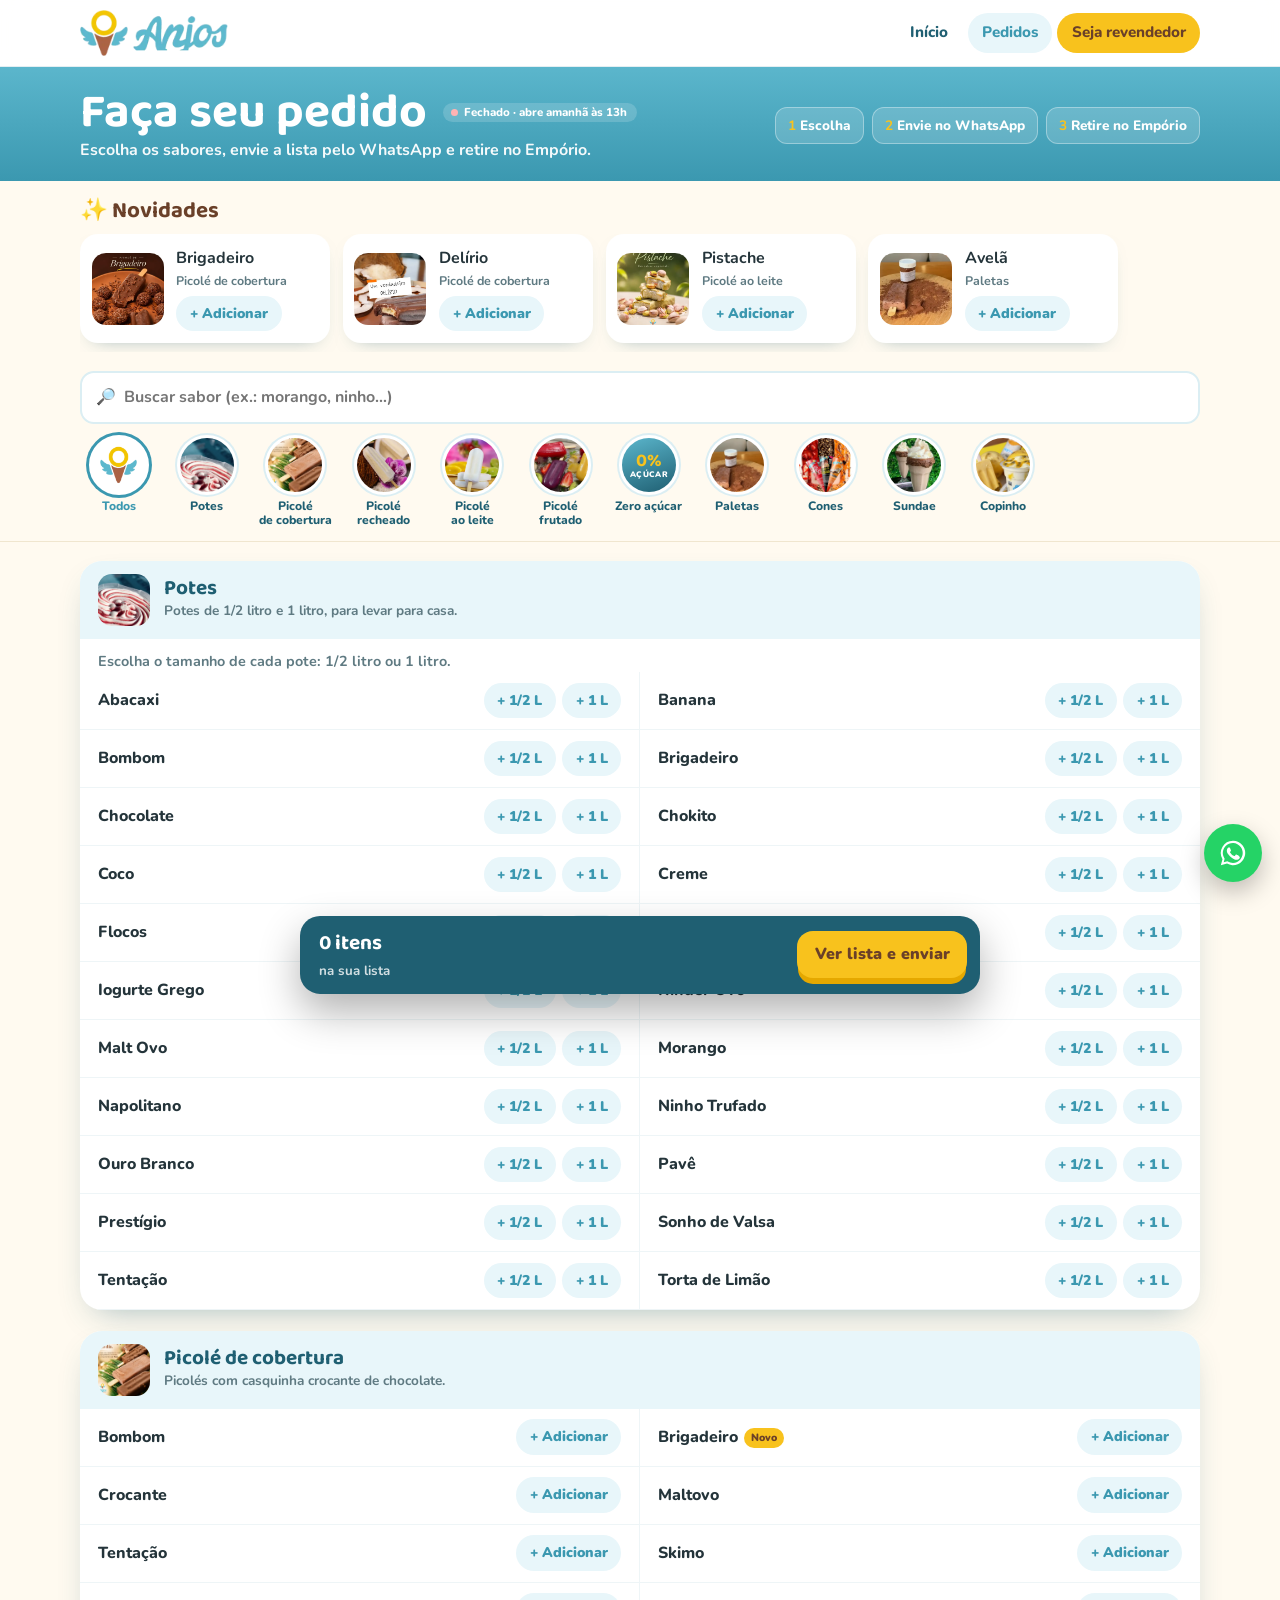
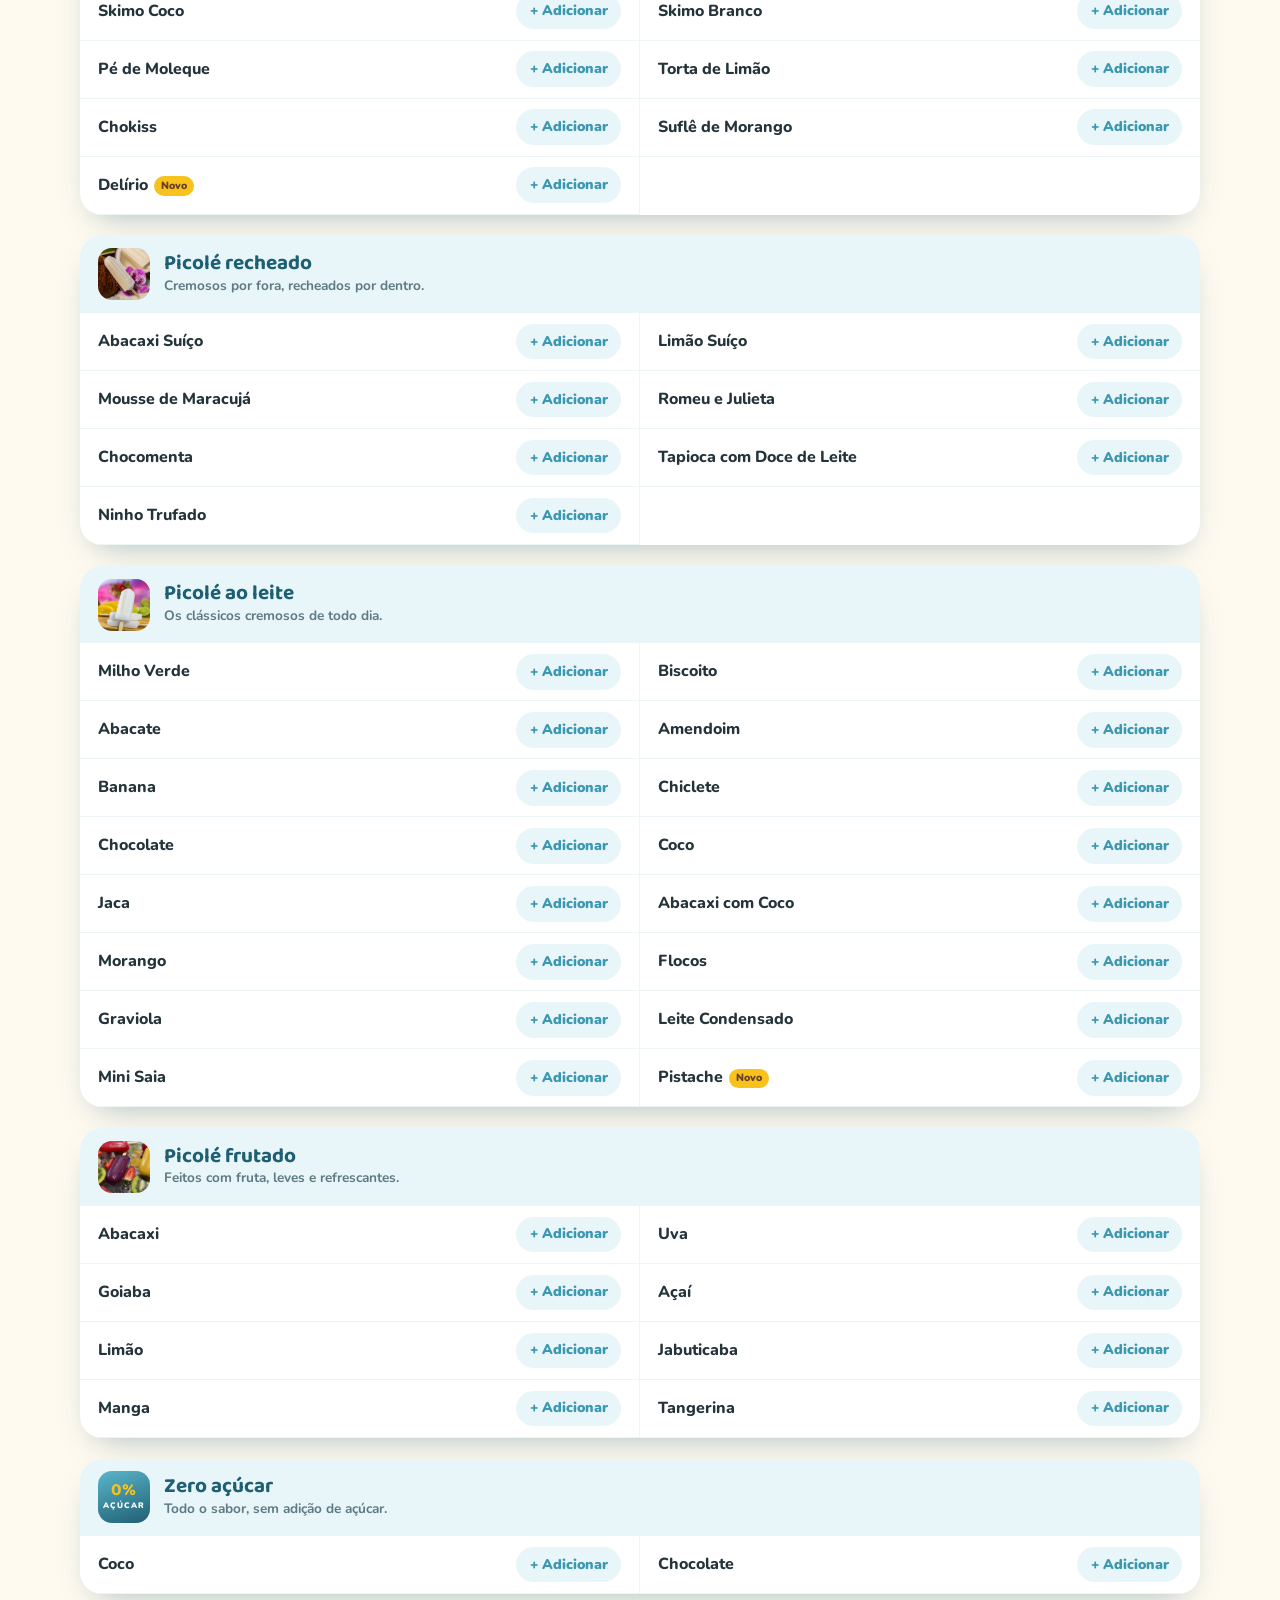
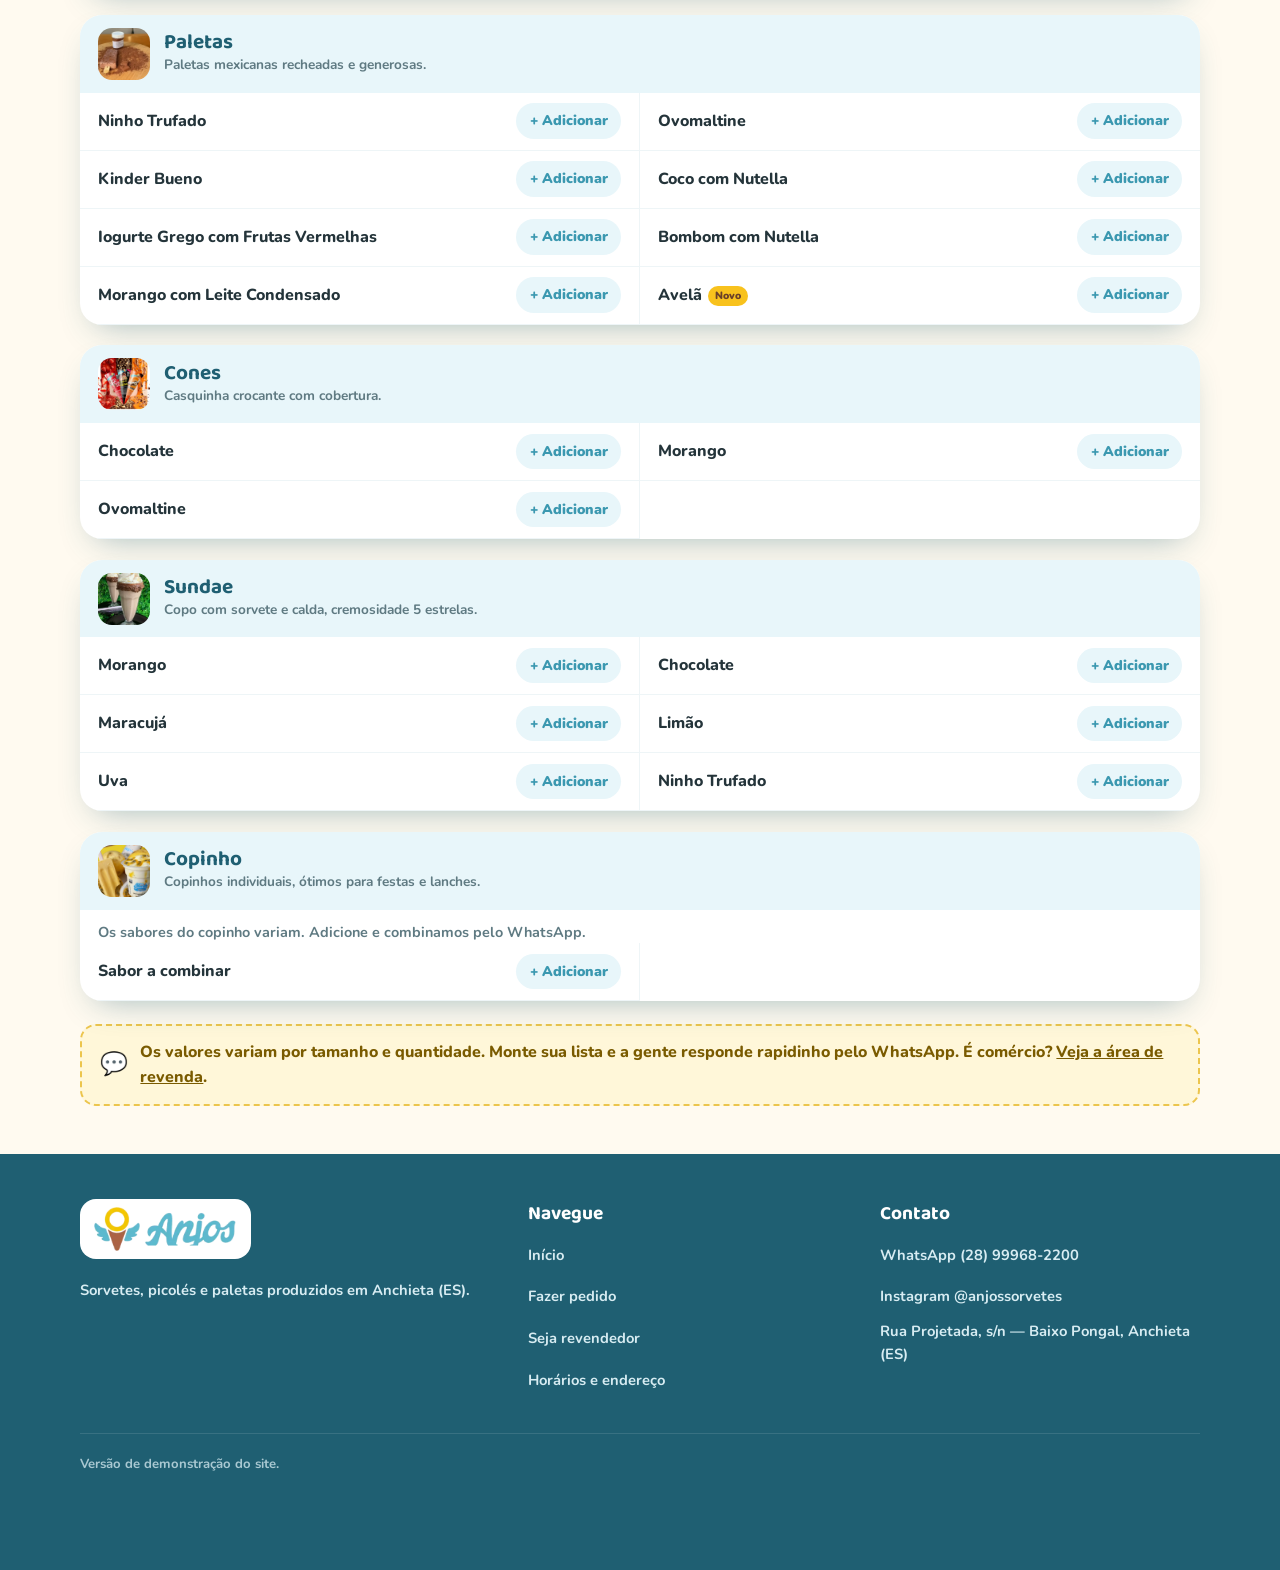
==== commit 89f5f64a: "Add files via upload" ====
--- a/pedidos.html
+++ b/pedidos.html
@@ -28,7 +28,10 @@
   .topo-ped .wrap{display:grid;grid-template-columns:1fr auto;gap:1rem 2rem;align-items:center}
   .topo-ped h1{font-size:clamp(2rem,4.6vw,3rem)}
   .topo-ped p{font-weight:700;opacity:.95;max-width:34rem}
-  .topo-ped .status{margin-top:.7rem}
+  .topo-ped{padding:1.3rem 0 1.1rem}
+  .mini-status{display:inline-flex;align-items:center;gap:.35rem;vertical-align:middle;font-family:Nunito;font-size:.72rem;font-weight:800;background:rgba(255,255,255,.16);border-radius:999px;padding:.2rem .6rem .2rem .5rem;margin-left:.4rem;position:relative;top:-.2em;white-space:nowrap}
+  .mini-status i{width:7px;height:7px;border-radius:50%;background:#8ef0a9;flex:none}
+  .mini-status.fech i{background:#ffb3b3}
   .passinhos{display:flex;gap:.5rem;flex-wrap:wrap}
   .passinhos span{background:rgba(255,255,255,.16);border:1px solid rgba(255,255,255,.35);border-radius:12px;padding:.45rem .75rem;font-weight:800;font-size:.85rem}
   .passinhos b{color:var(--amarelo)}
@@ -135,9 +138,8 @@
 <section class="topo-ped">
   <div class="wrap">
     <div>
-      <h1>Faça seu pedido</h1>
+      <h1>Faça seu pedido <span class="mini-status" id="status"><i></i><span>…</span></span></h1>
       <p>Escolha os sabores, envie a lista pelo WhatsApp e retire no Empório.</p>
-      <div class="status" id="status"><i></i><span>…</span></div>
     </div>
     <div class="passinhos"><span><b>1</b> Escolha</span><span><b>2</b> Envie no WhatsApp</span><span><b>3</b> Retire no Empório</span></div>
   </div>
@@ -198,7 +200,9 @@
 <script src="comum.js"></script>
 <script>
   montarLayout("pedidos");
-  desenharStatus("#status"); setInterval(() => desenharStatus("#status"), 60000);
+  function miniStatus() { const s = statusEmporio(), el = $("#status"); el.classList.toggle("fech", !s.aberto);
+    el.querySelector("span").textContent = s.aberto ? "Aberto agora" : s.txt.replace("Empório fechado · ", "Fechado · "); }
+  miniStatus(); setInterval(miniStatus, 60000);
 
   const TAMANHOS = { potes: ["1/2 L", "1 L"] };
   const CHAVE = "anjos_lista";
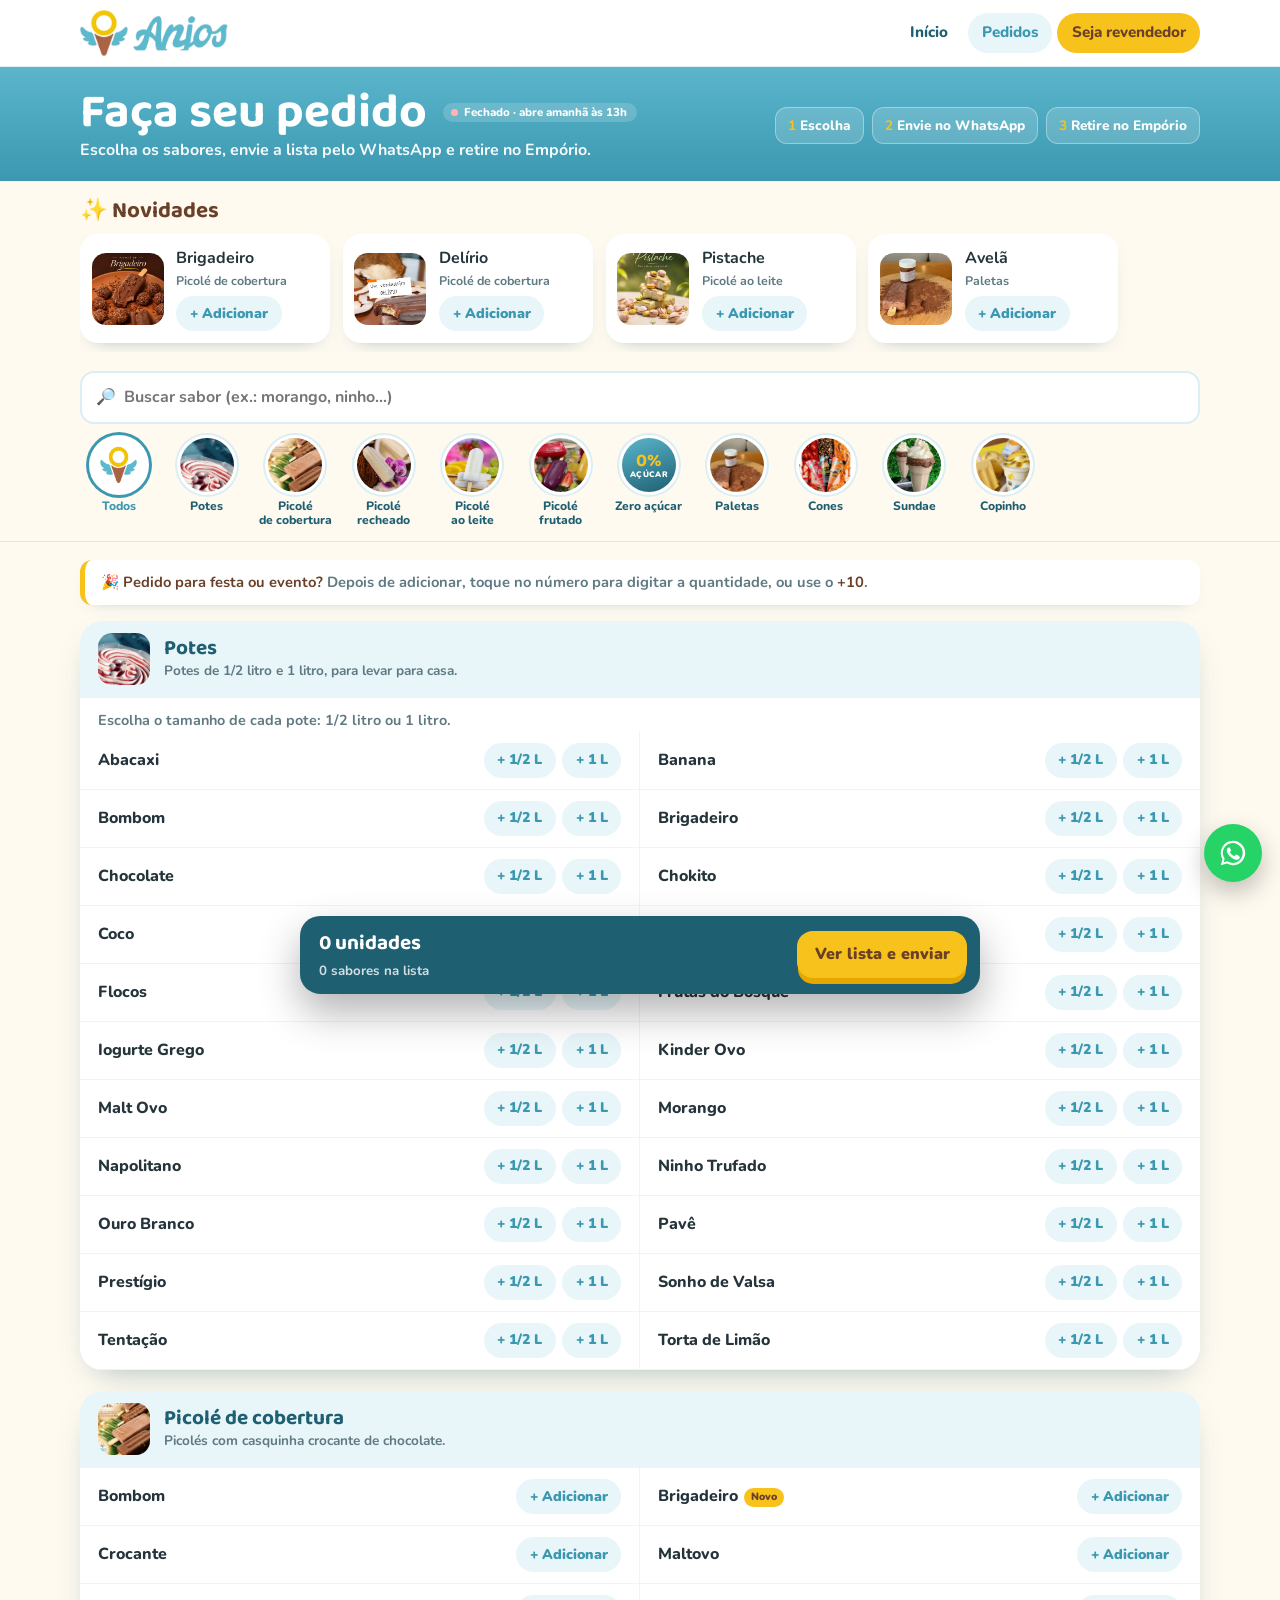
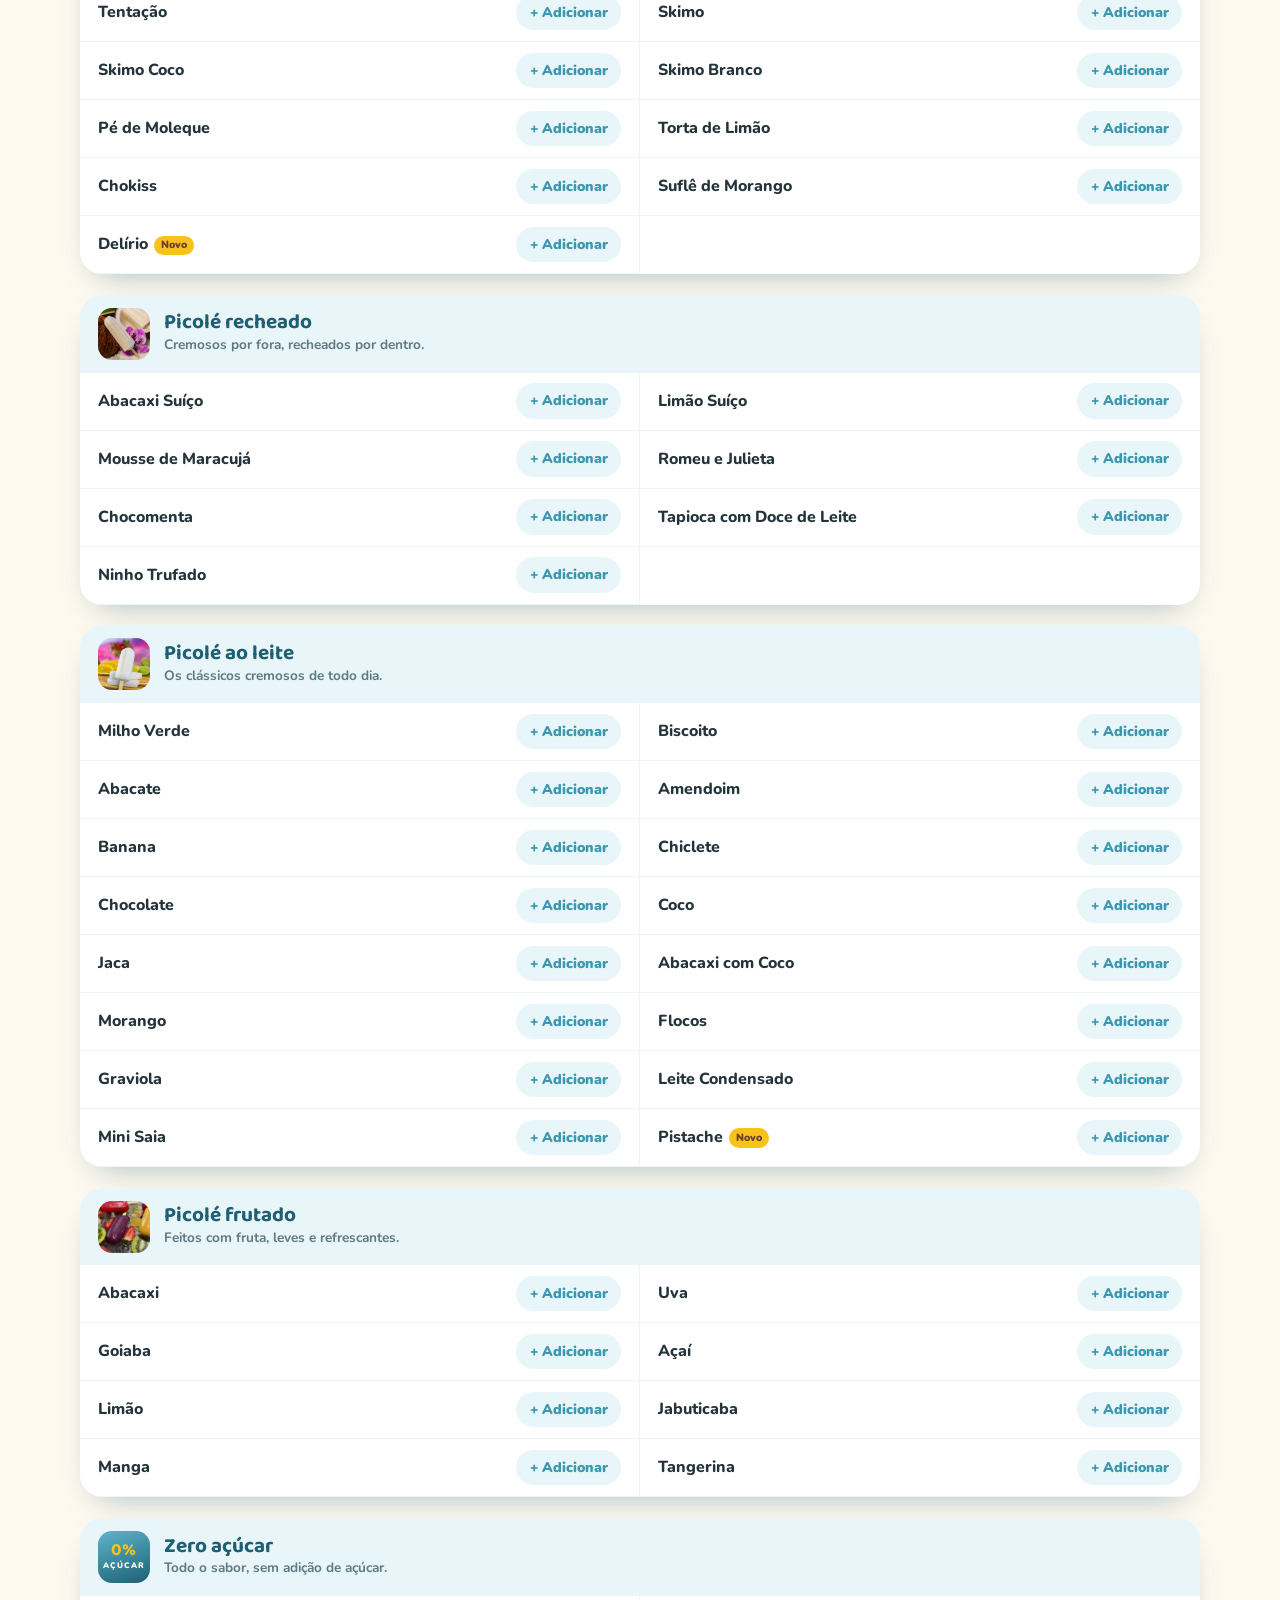
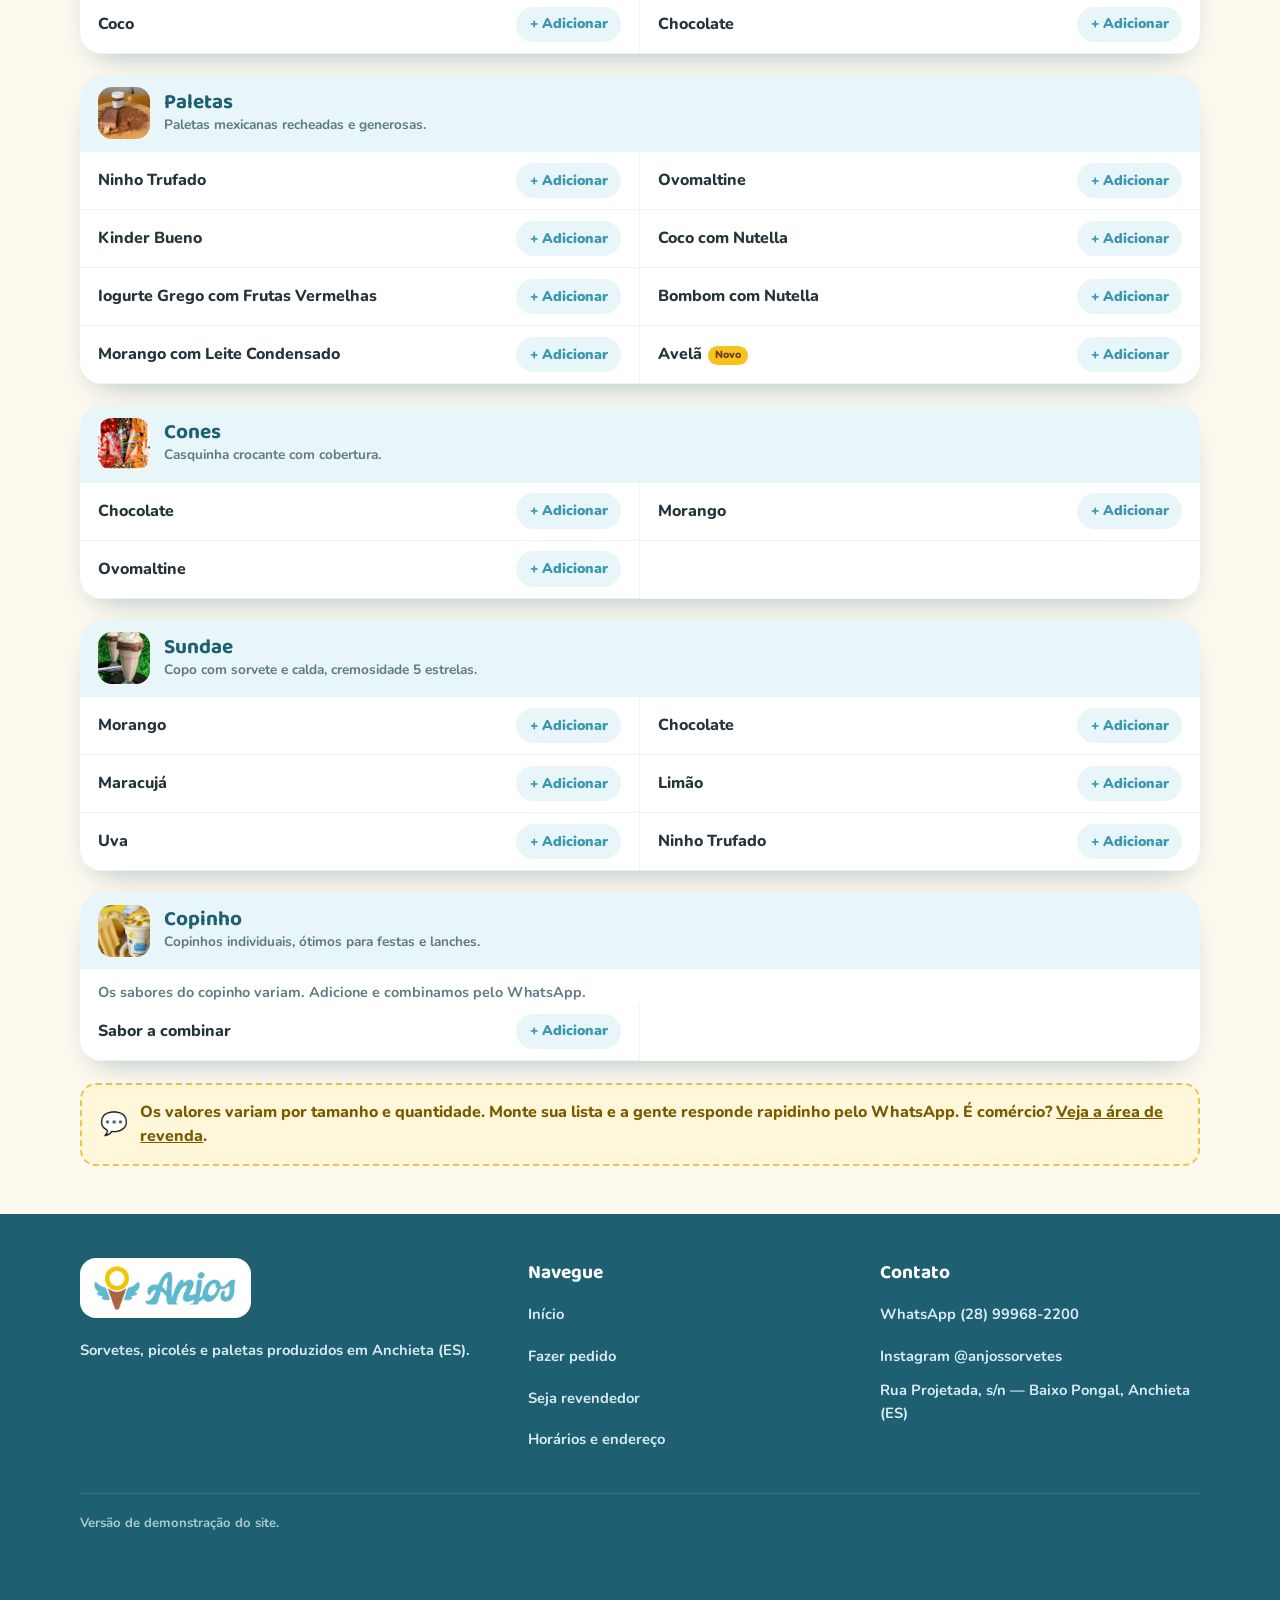
==== commit 702dad96: "Add files via upload" ====
--- a/pedidos.html
+++ b/pedidos.html
@@ -75,7 +75,10 @@
   .grupo-top h3{font-size:1.3rem;color:var(--azulEsc)}
   .grupo-top p{font-weight:700;color:var(--suave);font-size:.85rem}
   .itens-l{list-style:none;display:grid;grid-template-columns:1fr 1fr}
-  .itens-l li{display:flex;align-items:center;justify-content:space-between;gap:.8rem;padding:.65rem 1.1rem;border-bottom:1px solid #eef5f7;min-height:58px}
+  .festa{margin-top:1.1rem;background:#fff;border-left:5px solid var(--amarelo);border-radius:12px;padding:.7rem 1rem;font-weight:700;color:var(--suave);font-size:.92rem;box-shadow:0 6px 16px -12px rgba(31,95,114,.5)}
+  .festa b{color:var(--marrom2)}
+  .grade{padding-top:1rem!important}
+  .itens-l li{display:flex;flex-wrap:wrap;align-items:center;justify-content:space-between;gap:.5rem .8rem;padding:.65rem 1.1rem;border-bottom:1px solid #eef5f7;min-height:58px}
   .itens-l li:nth-child(odd){border-right:1px solid #eef5f7}
   .itens-l li.sel{background:#fffbea}
   .nm{font-weight:800;font-size:1rem}
@@ -85,7 +88,11 @@
   .qtd button{width:32px;height:32px;border-radius:50%;font-weight:900;font-size:1.1rem;display:grid;place-items:center}
   .qtd .m{background:var(--ceu);color:var(--azul2)}
   .qtd .p{background:var(--azul2);color:#fff}
-  .qtd span{min-width:1.2rem;text-align:center;font-weight:900}
+  .qtd .num{width:3.2rem;height:32px;border:2px solid #dbeef3;border-radius:10px;text-align:center;font:inherit;font-weight:900;font-size:.95rem;color:var(--texto);background:#fff;-moz-appearance:textfield}
+  .qtd .num::-webkit-outer-spin-button,.qtd .num::-webkit-inner-spin-button{-webkit-appearance:none;margin:0}
+  .qtd .num:focus{outline:0;border-color:var(--azul2)}
+  .qtd .mais10{height:32px;padding:0 .55rem;border-radius:999px;background:#fff1c7;color:var(--marrom2);font-weight:900;font-size:.8rem}
+  .itens-d .qtd .num{background:#fff}
   .qtd em{font-style:normal;font-weight:900;font-size:.78rem;color:var(--marrom2);background:#fff1c7;border-radius:8px;padding:.1rem .4rem}
   .add{flex:none;padding:.42rem .85rem;border-radius:999px;background:var(--ceu);color:var(--azul2);font-weight:900;font-size:.88rem;white-space:nowrap}
   .add:hover{background:var(--azul2);color:#fff}
@@ -160,12 +167,13 @@
 </div>
 
 <main class="wrap">
+  <div class="festa">🎉 <b>Pedido para festa ou evento?</b> Depois de adicionar, toque no número para digitar a quantidade, ou use o <b>+10</b>.</div>
   <div class="grade" id="grade"></div>
   <div class="aviso-precos"><span style="font-size:1.4rem">💬</span><div>Os valores variam por tamanho e quantidade. Monte sua lista e a gente responde rapidinho pelo WhatsApp. É comércio? <a href="revenda.html">Veja a área de revenda</a>.</div></div>
 </main>
 
 <div class="lista" id="lista">
-  <div><b id="lQtd">0 itens</b><small>na sua lista</small></div>
+  <div><b id="lQtd">0 itens</b><small id="lSub">na sua lista</small></div>
   <button class="btn am" id="abrirLista">Ver lista e enviar</button>
 </div>
 
@@ -241,7 +249,7 @@
   // ---------- botões de quantidade ----------
   function stepper(k, rotulo) {
     const n = qtd[k] || 0;
-    return `<span class="qtd">${rotulo ? `<em>${rotulo}</em>` : ""}<button class="m" data-k="${k}" data-d="-1" aria-label="Remover">−</button><span>${n}</span><button class="p" data-k="${k}" data-d="1" aria-label="Adicionar">+</button></span>`;
+    return `<span class="qtd">${rotulo ? `<em>${rotulo}</em>` : ""}<button class="m" data-k="${k}" data-d="-1" aria-label="Diminuir">−</button><input class="num" type="number" inputmode="numeric" min="0" max="9999" value="${n}" data-q="${k}" aria-label="Quantidade"><button class="p" data-k="${k}" data-d="1" aria-label="Aumentar">+</button><button class="mais10" data-k="${k}" data-d="10" aria-label="Mais 10">+10</button></span>`;
   }
   function botoes(i) {
     const tams = TAMANHOS[i.cat.id];
@@ -275,17 +283,26 @@
   });
 
   function mudar(k, d) {
-    qtd[k] = Math.max(0, (qtd[k] || 0) + d); if (!qtd[k]) delete qtd[k];
-    if (d > 0) toast("Adicionado à lista ✓");
+    definir(k, (qtd[k] || 0) + d);
+    if (d > 0) toast(d > 1 ? `+${d} na lista ✓` : "Adicionado à lista ✓");
+  }
+  function definir(k, n) {
+    n = Math.max(0, Math.min(9999, Math.floor(+n || 0)));
+    if (n) qtd[k] = n; else delete qtd[k];
     salvar(); desenharTudo();
   }
+  // quantidade digitada (pedidos grandes, festas)
+  document.addEventListener("change", e => { const i = e.target.closest("input[data-q]"); if (i) definir(i.dataset.q, i.value); });
+  document.addEventListener("keydown", e => { const i = e.target.closest("input[data-q]"); if (i && e.key === "Enter") i.blur(); });
+  document.addEventListener("focusin", e => { const i = e.target.closest("input[data-q]"); if (i) setTimeout(() => i.select(), 0); });
   function totalItens() { return Object.values(qtd).reduce((a,b) => a + b, 0); }
   function desenharTudo() { desenharGrade(); desenharNovidades(); atualizarLista(); }
 
   // ---------- janela da lista ----------
   function atualizarLista() {
     const tot = totalItens();
-    $("#lQtd").textContent = tot + (tot === 1 ? " item" : " itens");
+    $("#lQtd").textContent = tot + (tot === 1 ? " unidade" : " unidades");
+    const sab = Object.keys(qtd).length; $("#lSub").textContent = sab + (sab === 1 ? " sabor na lista" : " sabores na lista");
     $("#lista").classList.toggle("on", tot > 0); document.body.classList.toggle("com-lista", tot > 0);
     $("#itens").innerHTML = Object.keys(qtd).map(k => { const i = itemDe(k); const t = tamDe(k);
       return `<li><div>${i.sabor}${t ? " (" + t + ")" : ""}<small>${i.cat.nome}</small></div>${stepper(k)}</li>`; }).join("");
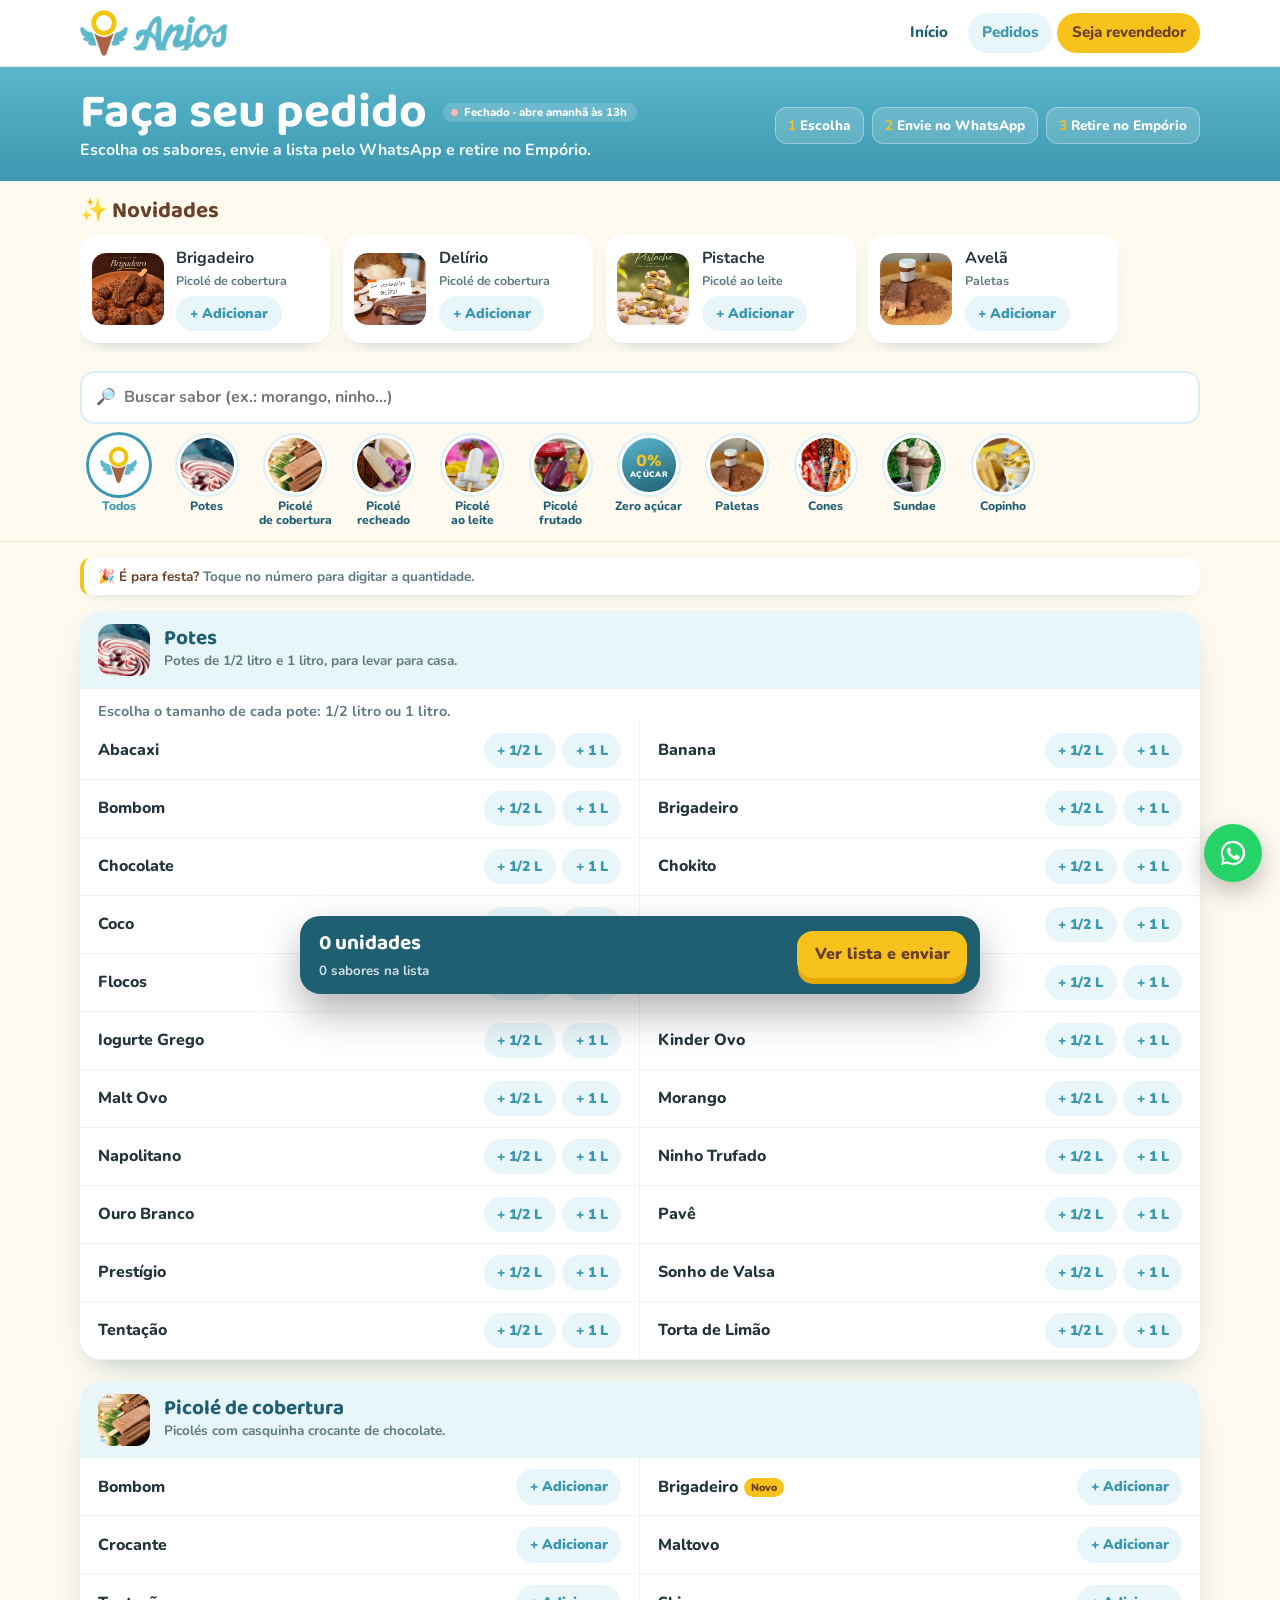
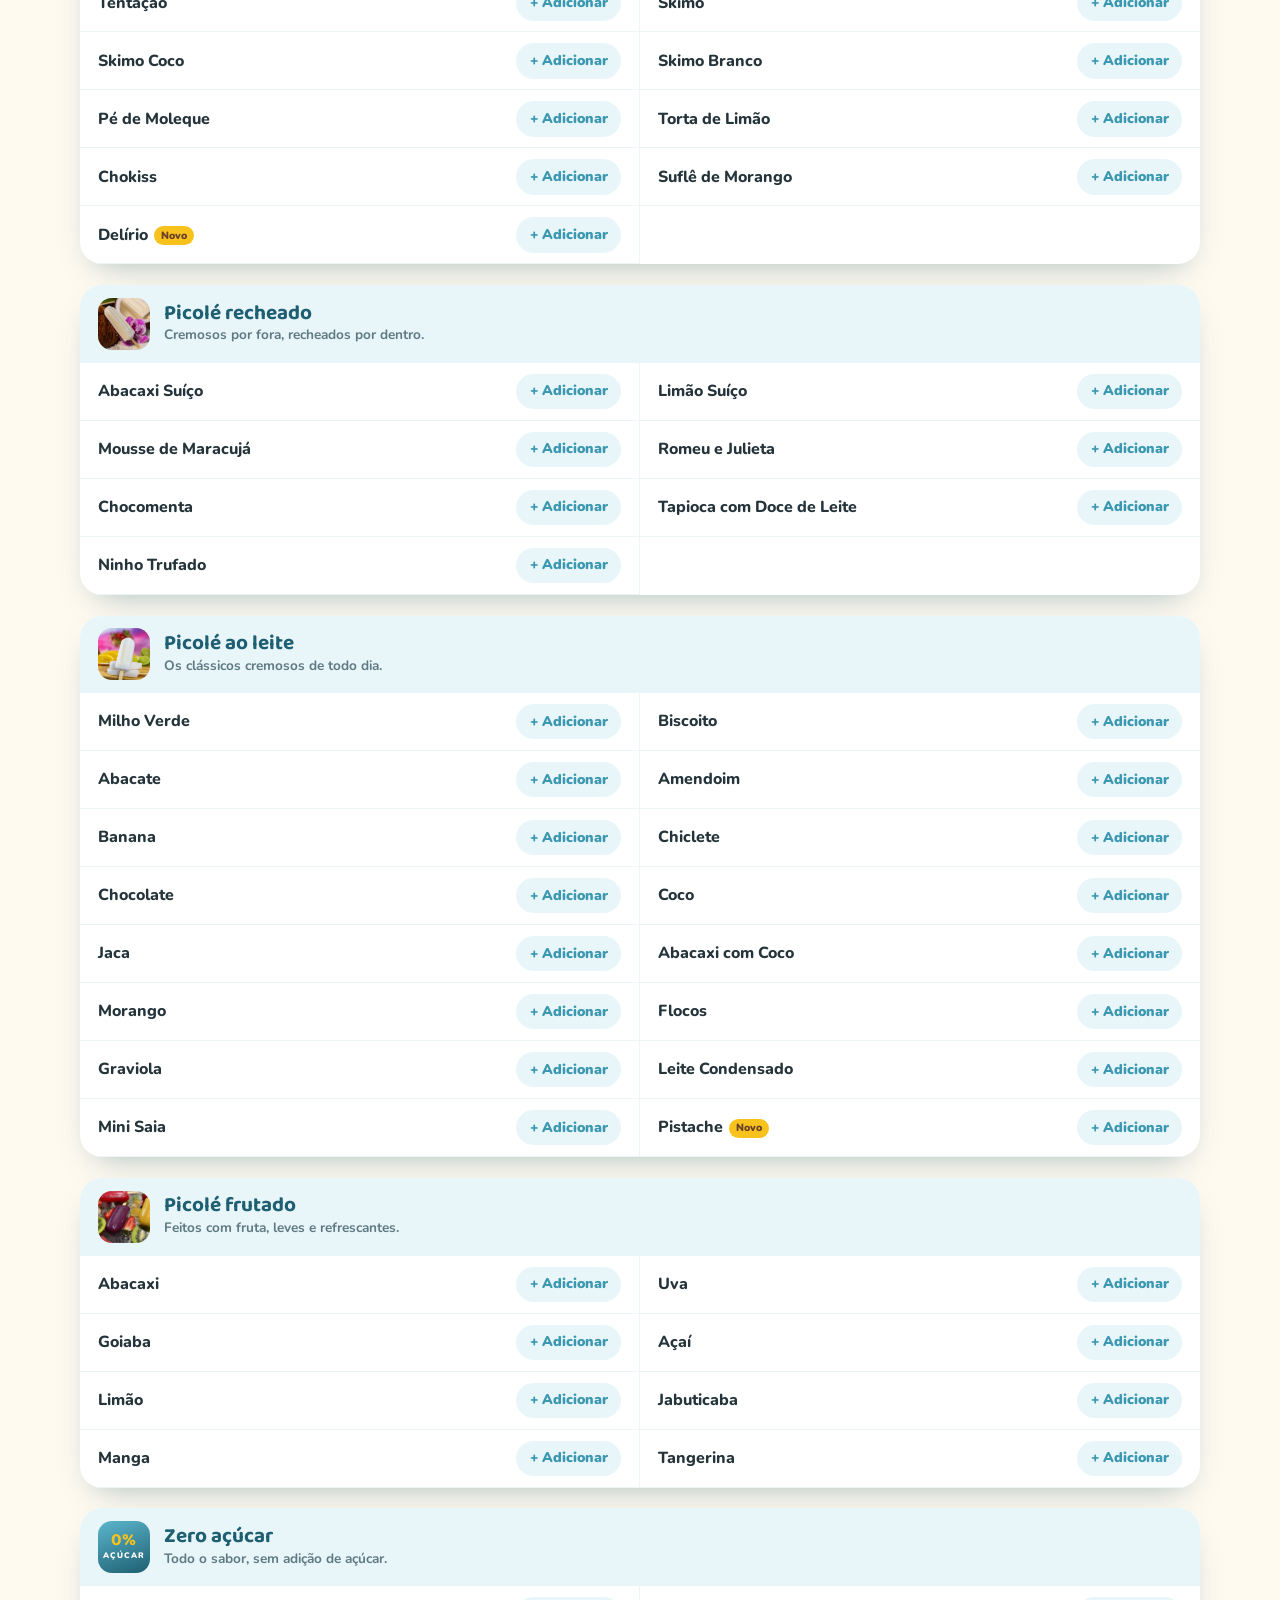
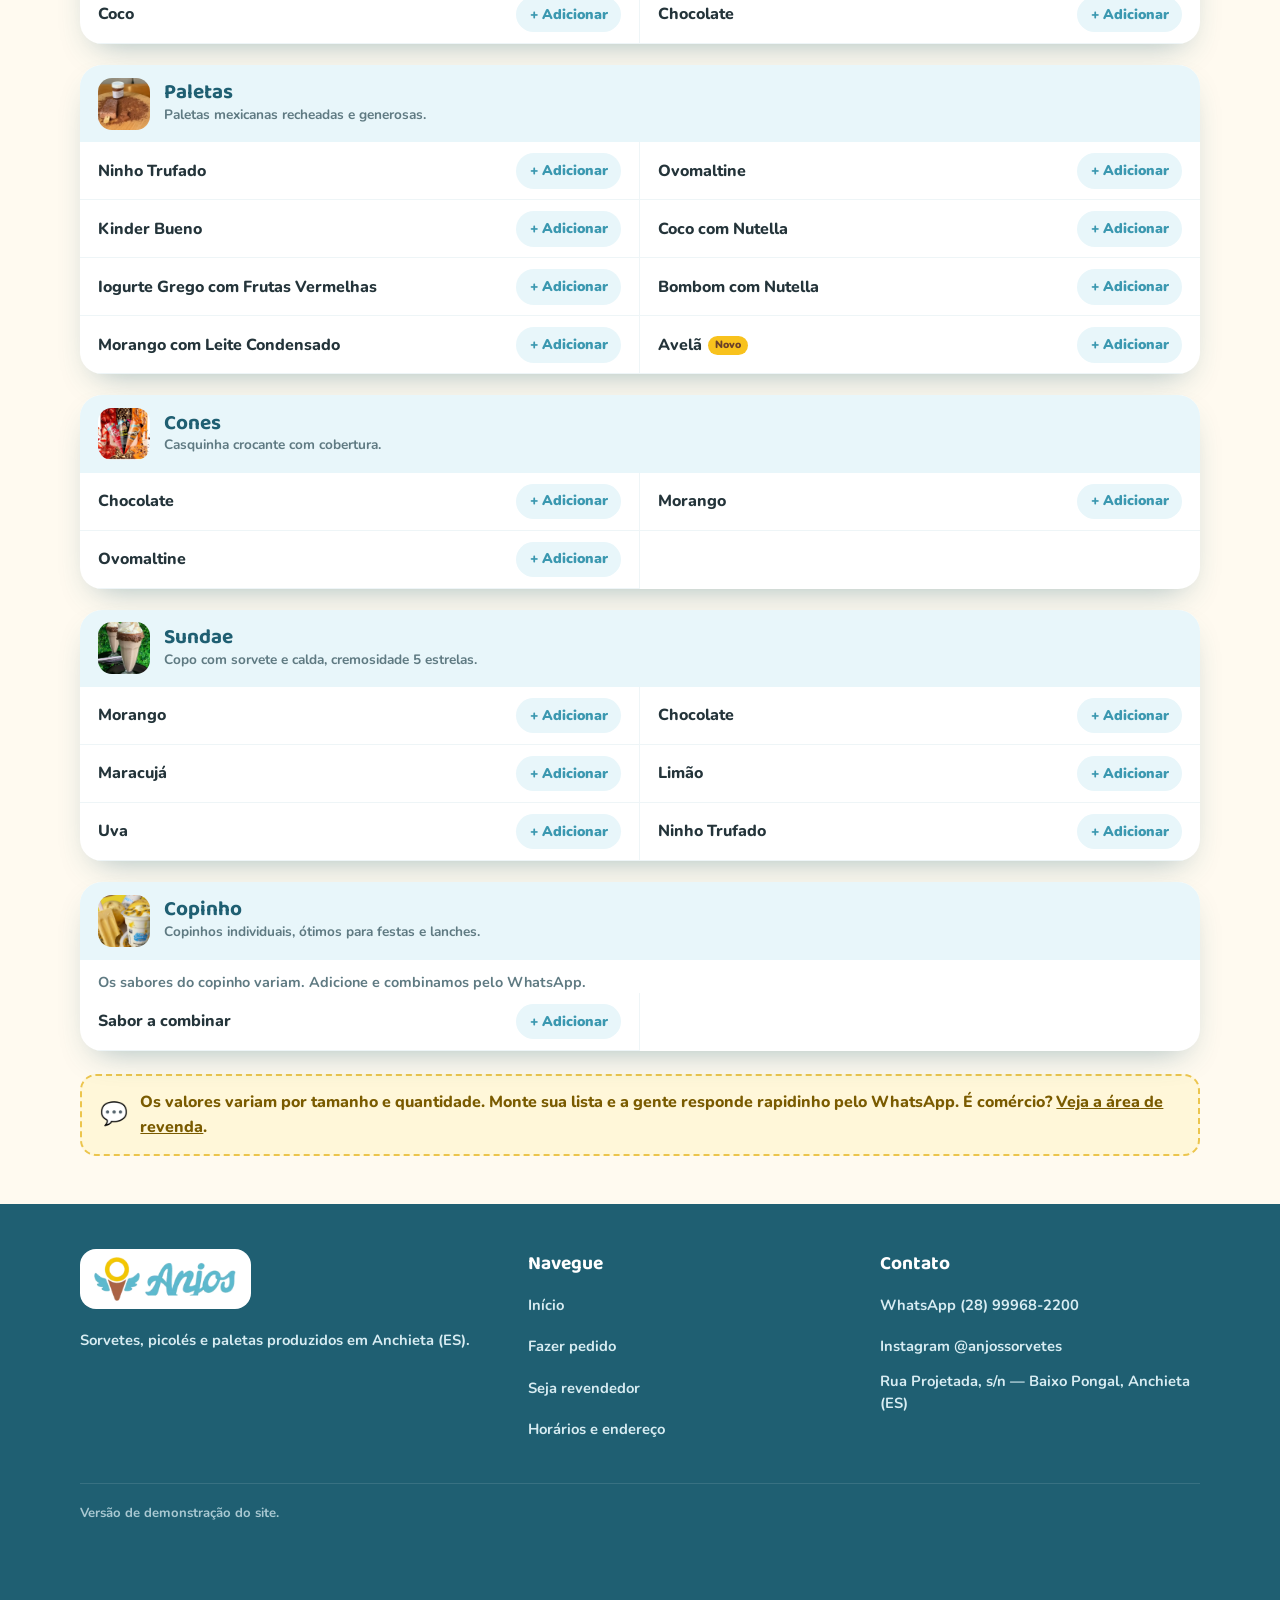
==== commit c9152a28: "Add files via upload" ====
--- a/pedidos.html
+++ b/pedidos.html
@@ -75,7 +75,7 @@
   .grupo-top h3{font-size:1.3rem;color:var(--azulEsc)}
   .grupo-top p{font-weight:700;color:var(--suave);font-size:.85rem}
   .itens-l{list-style:none;display:grid;grid-template-columns:1fr 1fr}
-  .festa{margin-top:1.1rem;background:#fff;border-left:5px solid var(--amarelo);border-radius:12px;padding:.7rem 1rem;font-weight:700;color:var(--suave);font-size:.92rem;box-shadow:0 6px 16px -12px rgba(31,95,114,.5)}
+  .festa{margin-top:1rem;background:#fff;border-left:4px solid var(--amarelo);border-radius:10px;padding:.5rem .85rem;font-weight:700;color:var(--suave);font-size:.85rem;box-shadow:0 6px 16px -12px rgba(31,95,114,.5)}
   .festa b{color:var(--marrom2)}
   .grade{padding-top:1rem!important}
   .itens-l li{display:flex;flex-wrap:wrap;align-items:center;justify-content:space-between;gap:.5rem .8rem;padding:.65rem 1.1rem;border-bottom:1px solid #eef5f7;min-height:58px}
@@ -91,7 +91,8 @@
   .qtd .num{width:3.2rem;height:32px;border:2px solid #dbeef3;border-radius:10px;text-align:center;font:inherit;font-weight:900;font-size:.95rem;color:var(--texto);background:#fff;-moz-appearance:textfield}
   .qtd .num::-webkit-outer-spin-button,.qtd .num::-webkit-inner-spin-button{-webkit-appearance:none;margin:0}
   .qtd .num:focus{outline:0;border-color:var(--azul2)}
-  .qtd .mais10{height:32px;padding:0 .55rem;border-radius:999px;background:#fff1c7;color:var(--marrom2);font-weight:900;font-size:.8rem}
+  .qtd .mais10{width:auto;min-width:44px;height:32px;padding:0 .7rem;border-radius:999px;background:#fff1c7;color:var(--marrom2);font-weight:900;font-size:.82rem;box-shadow:inset 0 0 0 1.5px #f3d97a}
+  .acoes .qtd{width:100%;justify-content:flex-start}
   .itens-d .qtd .num{background:#fff}
   .qtd em{font-style:normal;font-weight:900;font-size:.78rem;color:var(--marrom2);background:#fff1c7;border-radius:8px;padding:.1rem .4rem}
   .add{flex:none;padding:.42rem .85rem;border-radius:999px;background:var(--ceu);color:var(--azul2);font-weight:900;font-size:.88rem;white-space:nowrap}
@@ -99,6 +100,12 @@
   .grupo .nota{padding:.7rem 1.1rem 0;font-weight:700;color:var(--suave);font-size:.9rem}
   .vazio{text-align:center;padding:2.5rem 1rem;color:var(--suave);font-weight:800;background:#fff;border-radius:var(--raio)}
   @media (max-width:760px){
+    .filtros{top:60px;padding:.5rem 0 .2rem}
+    .busca{border-radius:12px}.busca input{padding:.45rem 0;font-size:.95rem}
+    .abas{gap:.6rem;padding:.45rem .1rem .3rem}
+    .aba{width:auto;flex-direction:row;gap:.4rem;font-size:.78rem;background:#fff;border-radius:999px;padding:.2rem .7rem .2rem .2rem;box-shadow:0 0 0 2px #dbeef3;white-space:nowrap}
+    .aba .ci{width:30px;height:30px;border-width:0;box-shadow:none}
+    .aba span{white-space:nowrap;text-align:left}.aba.on{box-shadow:0 0 0 2px var(--azul2);background:#eaf7fb}.aba.on .ci{box-shadow:none}.aba:hover .ci{transform:none}
     .itens-l{grid-template-columns:1fr}.itens-l li:nth-child(odd){border-right:0}
     .itens-l li.pote{flex-direction:column;align-items:stretch;gap:.5rem}
     .itens-l li.pote .acoes{justify-content:flex-start}
@@ -167,7 +174,7 @@
 </div>
 
 <main class="wrap">
-  <div class="festa">🎉 <b>Pedido para festa ou evento?</b> Depois de adicionar, toque no número para digitar a quantidade, ou use o <b>+10</b>.</div>
+  <div class="festa">🎉 <b>É para festa?</b> Toque no número para digitar a quantidade.</div>
   <div class="grade" id="grade"></div>
   <div class="aviso-precos"><span style="font-size:1.4rem">💬</span><div>Os valores variam por tamanho e quantidade. Monte sua lista e a gente responde rapidinho pelo WhatsApp. É comércio? <a href="revenda.html">Veja a área de revenda</a>.</div></div>
 </main>
